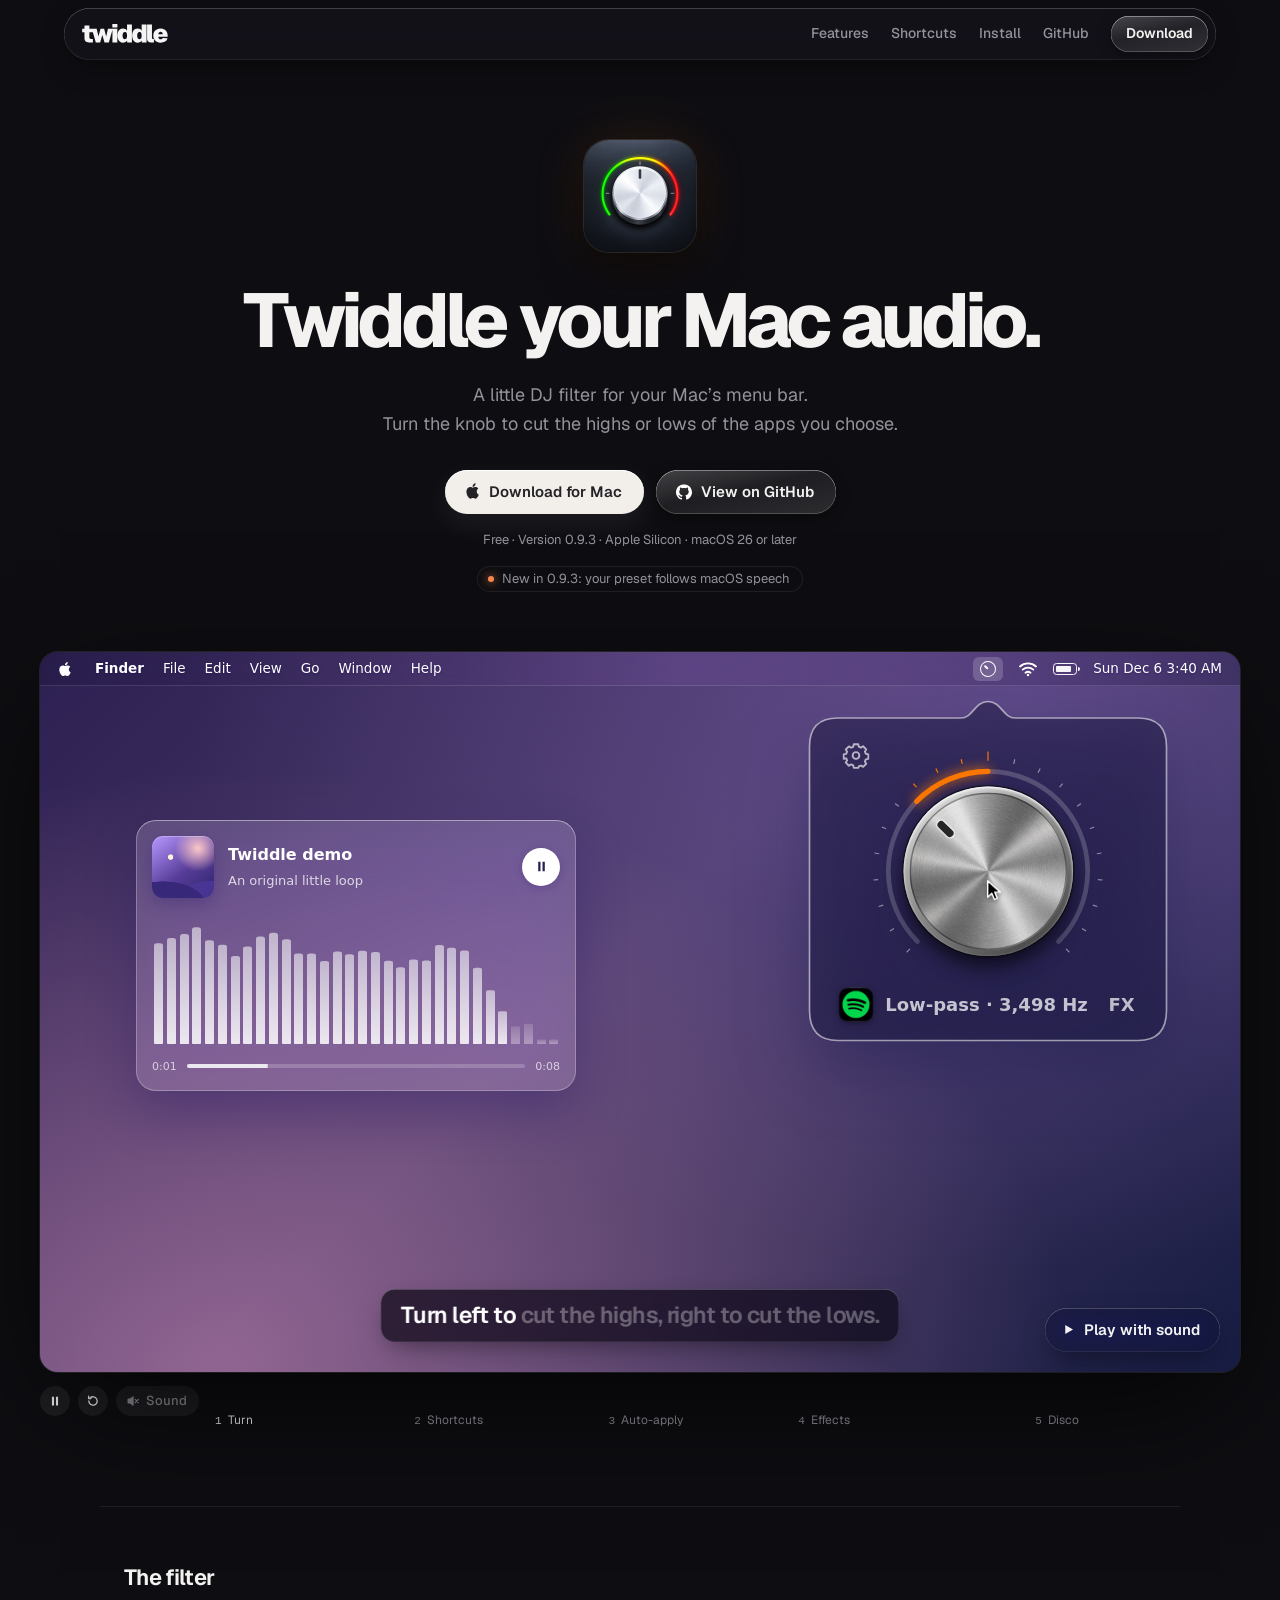
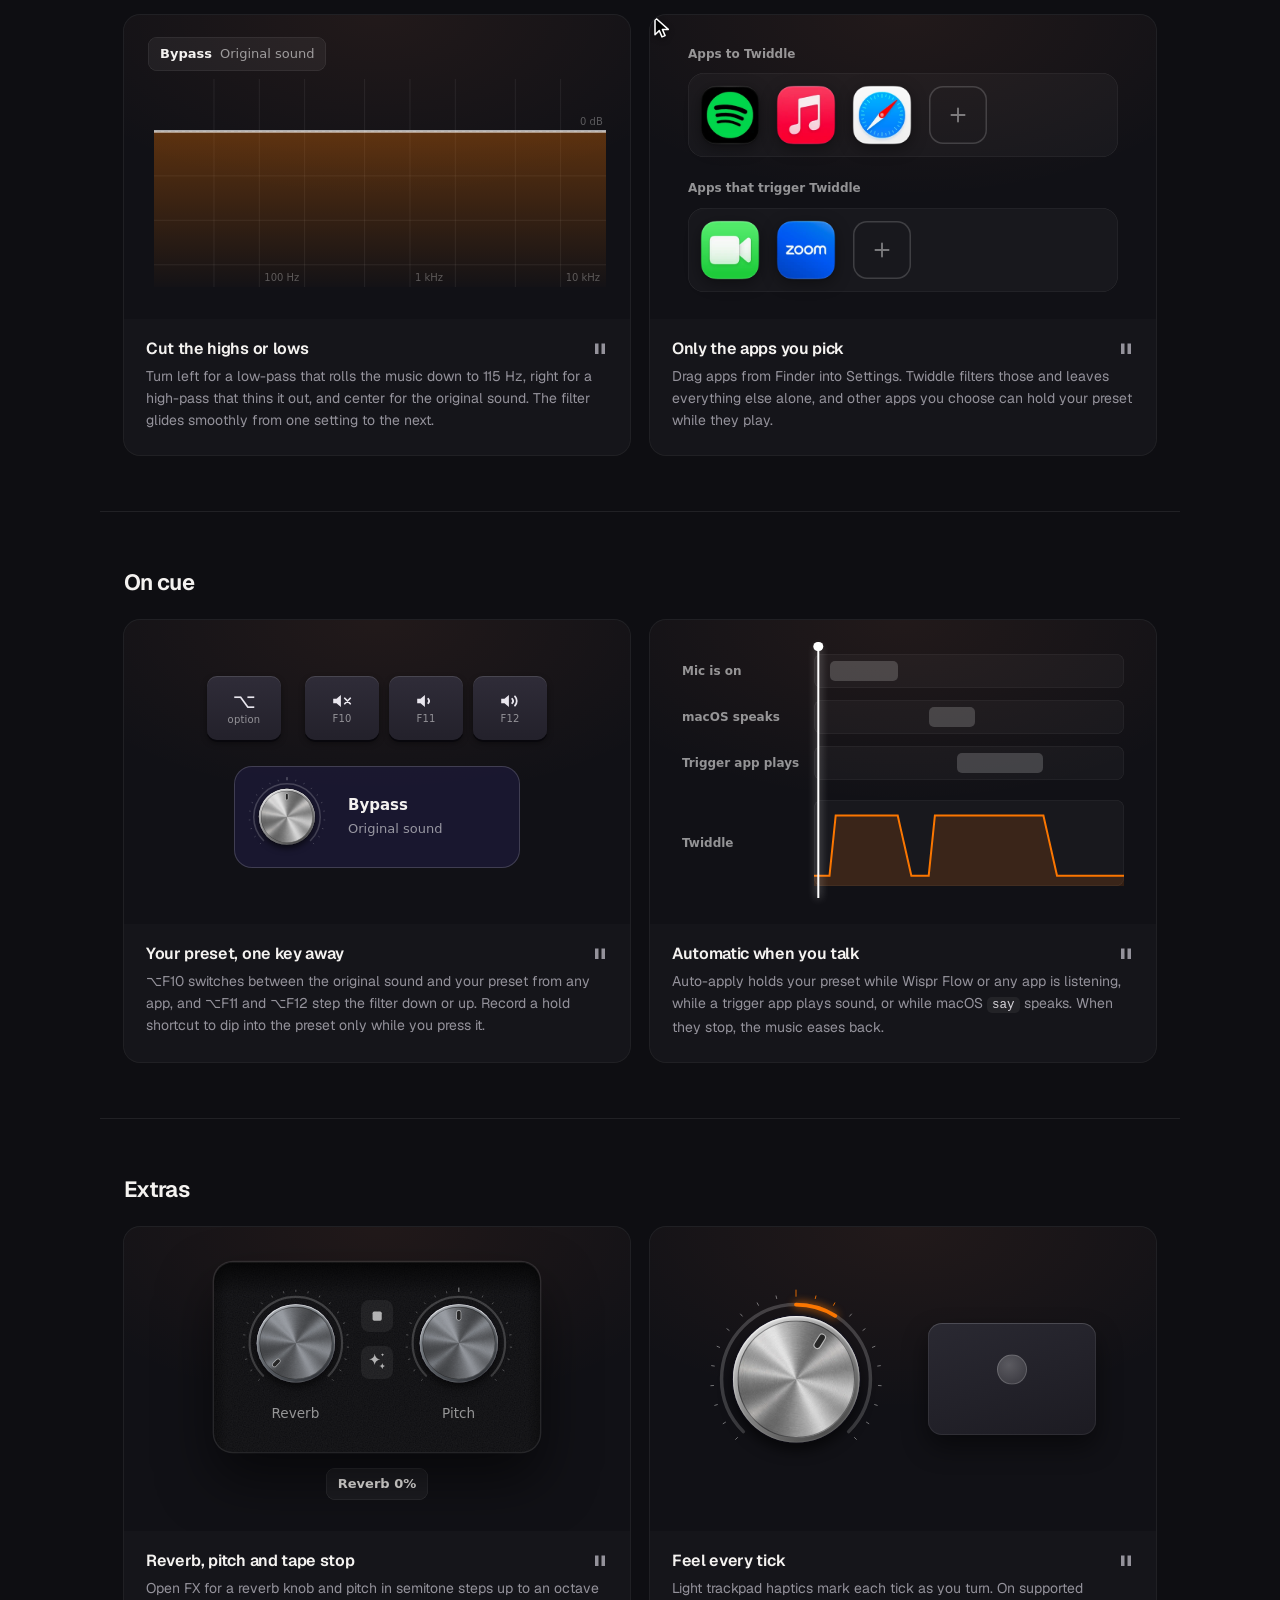
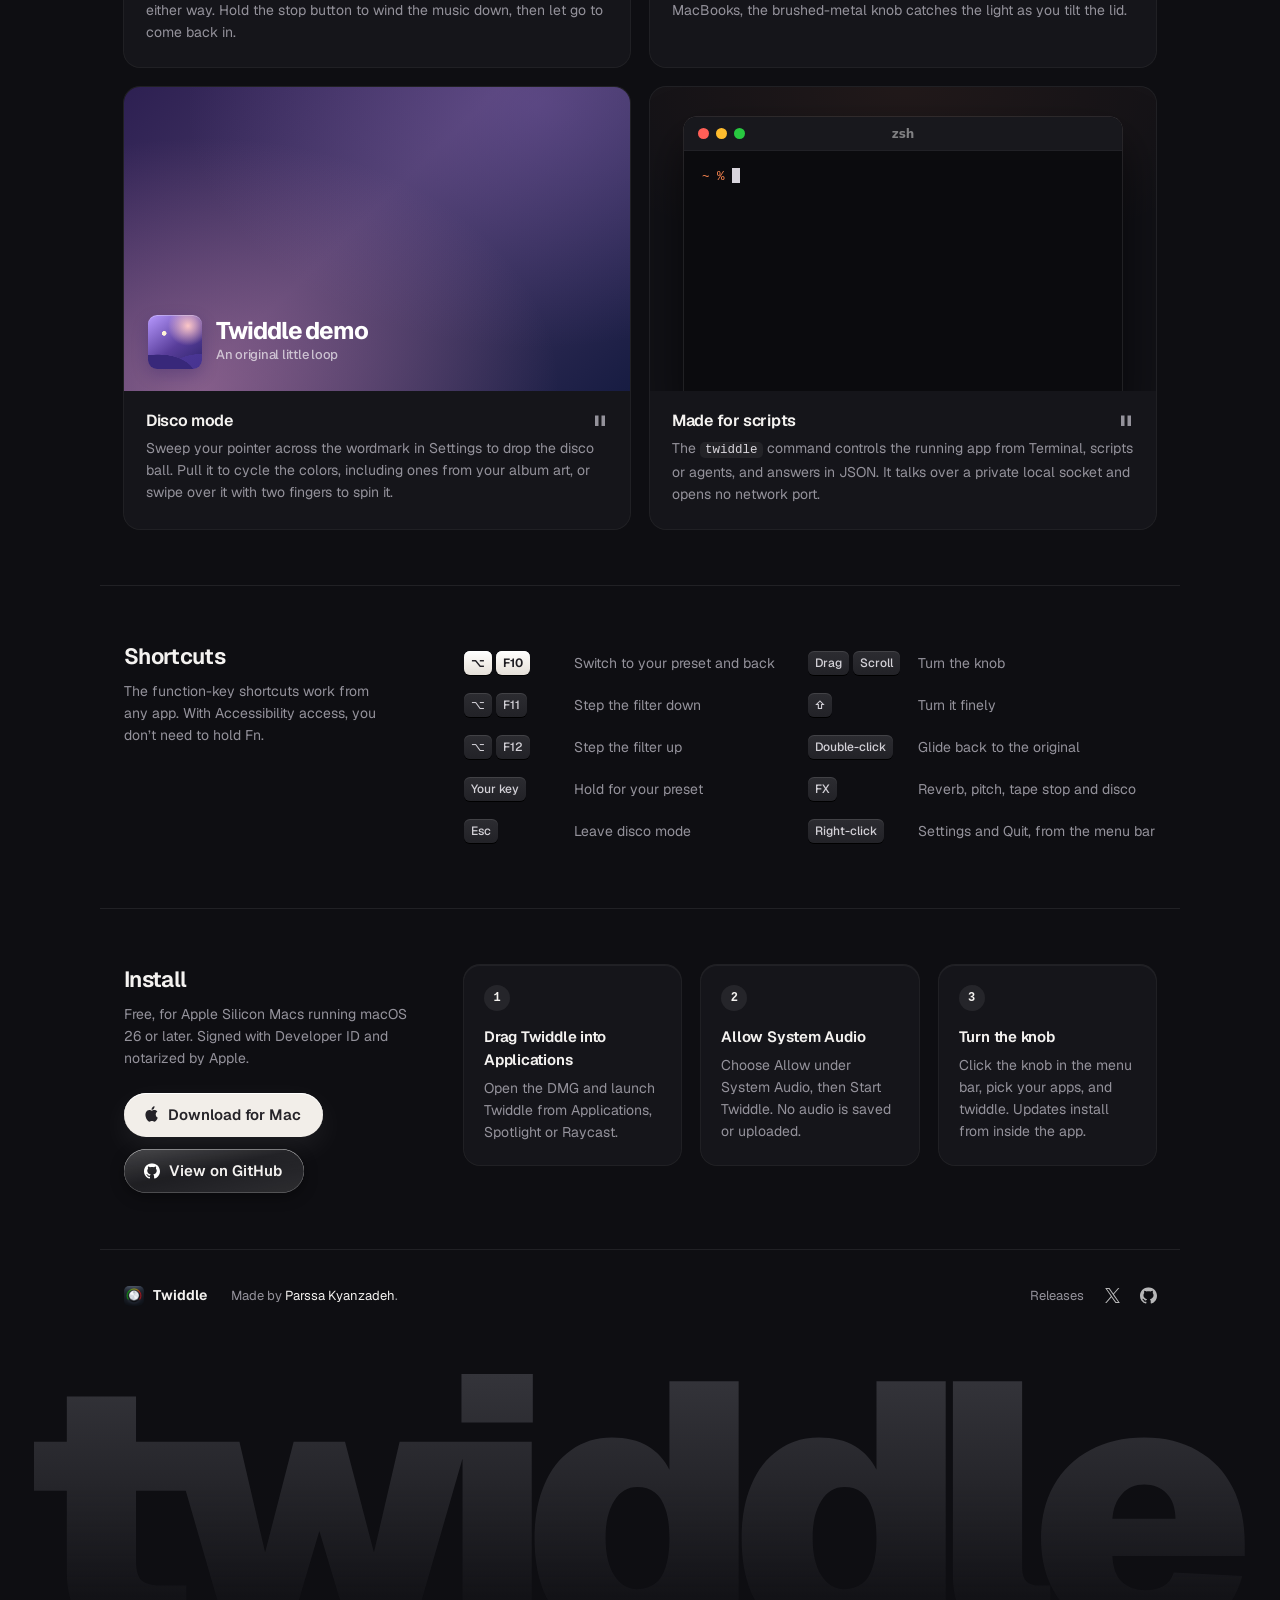
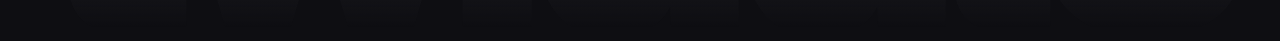
==== site/index.html @ f3816cc6 "Redesign the landing page around a scripted, playable demo Replace the single preview with a five-ch" ====
<!doctype html>
<html lang="en">
<head>
  <meta charset="utf-8">
  <meta name="viewport" content="width=device-width, initial-scale=1">
  <meta name="theme-color" content="#0e0e12">
  <meta name="color-scheme" content="dark">
  <meta name="description" content="Twiddle is a little DJ filter for your Mac’s menu bar. Turn the knob to cut the highs or lows of the apps you choose. Free for Apple Silicon Macs running macOS 26 or later.">
  <meta property="og:title" content="Twiddle your Mac audio.">
  <meta property="og:description" content="A little DJ filter for your Mac’s menu bar. Free to download.">
  <meta property="og:type" content="website">
  <meta property="og:url" content="https://twiddle.fun/">
  <link rel="canonical" href="https://twiddle.fun/">
  <link rel="icon" type="image/png" href="assets/icon.png">
  <link rel="apple-touch-icon" href="assets/icon-224.jpg">
  <link rel="preload" href="assets/geist.woff2" as="font" type="font/woff2" crossorigin>
  <link rel="stylesheet" href="style.css?v=573580425f">
  <script src="dial.js?v=10706b806b" defer></script>
  <script src="disco.js?v=e87fa03687" defer></script>
  <script src="demo.js?v=25b6af1486" defer></script>
  <script src="features.js?v=83106ce2cf" defer></script>
  <title>Twiddle your Mac audio.</title>
</head>
<body>
  <header class="nav">
    <div class="bar">
      <a class="brand" href="#top" aria-label="Twiddle, back to top"><img src="assets/wordmark.svg" width="86" height="19" alt=""><span class="disco-color" aria-hidden="true"></span></a>
      <nav class="links" aria-label="Main">
        <a class="link" href="#features">Features</a>
        <a class="link" href="#shortcuts">Shortcuts</a>
        <a class="link" href="#install">Install</a>
        <a class="link" href="https://github.com/parssak/twiddle">GitHub</a>
        <a class="pill" href="https://github.com/parssak/twiddle/releases/download/v0.9.3/Twiddle-0.9.3-arm64.dmg">Download</a>
      </nav>
    </div>
  </header>
  <div class="disco" aria-hidden="true" hidden><canvas class="disco-beams"></canvas><canvas class="disco-sphere"></canvas></div>

  <main id="top">
    <section class="hero" aria-labelledby="headline">
      <img class="hero-icon" src="assets/icon-224.jpg" width="112" height="112" alt="">
      <h1 id="headline">Twiddle your Mac audio.</h1>
      <p class="lede">A little DJ filter for your Mac’s menu bar.<br> Turn the knob to cut the highs or lows of the apps you choose.</p>
      <div class="cta">
        <div class="actions">
          <a class="button solid" href="https://github.com/parssak/twiddle/releases/download/v0.9.3/Twiddle-0.9.3-arm64.dmg">
            <svg class="apple" viewBox="0 0 17 21" aria-hidden="true"><path d="M11.2 4.3c.6-.8 1-1.8.9-2.8-.9 0-2 .6-2.6 1.4-.6.7-1.1 1.7-.9 2.7 1 .1 2-.5 2.6-1.3zM12.1 5.8c-1.4-.1-2.7.8-3.3.8-.7 0-1.7-.8-2.9-.8C4.4 5.9 3 6.8 2.2 8.1c-1.6 2.7-.4 6.8 1.1 9 .8 1.1 1.7 2.3 2.8 2.3 1.1 0 1.6-.7 2.9-.7 1.4 0 1.8.7 2.9.7 1.2 0 2-1.1 2.7-2.2.9-1.3 1.2-2.5 1.2-2.6 0 0-2.4-.9-2.4-3.6 0-2.2 1.8-3.3 1.9-3.4-1-1.5-2.6-1.7-3.2-1.7z"/></svg>
            Download for Mac
          </a>
          <a class="button raised" href="https://github.com/parssak/twiddle">
            <img src="assets/github.svg" width="16" height="16" alt="">
            View on GitHub
          </a>
        </div>
        <p class="meta">Free · Version 0.9.3 · Apple Silicon · macOS 26 or later</p>
        <a class="chip" href="https://github.com/parssak/twiddle/releases/tag/v0.9.3"><span class="chip-dot" aria-hidden="true"></span>New in 0.9.3: your preset follows macOS speech</a>
      </div>
    </section>

    <section class="showcase" aria-label="Demo">
      <div class="frame" data-layout="wide" role="group" aria-label="Twiddle demo" aria-describedby="demo-description">
        <div class="stage">
          <div class="wallpaper" aria-hidden="true"></div>

          <div class="menubar">
            <div class="menu-left" aria-hidden="true">
              <img src="assets/apple.svg" width="14" height="16" alt="">
              <b>Finder</b><span>File</span><span>Edit</span><span>View</span><span>Go</span><span>Window</span><span>Help</span>
            </div>
            <div class="menu-right">
              <span class="menu-mic" aria-hidden="true"><svg viewBox="0 0 12 16"><rect x="3.5" y="1" width="5" height="9" rx="2.5"/><path d="M1.5 7.5a4.5 4.5 0 0 0 9 0M6 12v3"/></svg></span>
              <button class="menu-twiddle" type="button" aria-label="Show or hide the Twiddle panel" aria-expanded="true"><span class="menu-knob"></span></button>
              <span class="menu-wifi" aria-hidden="true"><svg viewBox="0 0 18 16" width="18" height="16" fill="none"><path d="M1 5.5a12 12 0 0 1 16 0M3.7 8.6a8 8 0 0 1 10.6 0M6.5 11.7a4 4 0 0 1 5 0" stroke="currentColor" stroke-width="1.8" stroke-linecap="round"/><circle cx="9" cy="14" r="1.2" fill="currentColor"/></svg></span>
              <span class="menu-battery" aria-hidden="true"></span>
              <span class="menu-time" aria-hidden="true">Mon Oct 26 9:41 PM</span>
            </div>
          </div>

          <div class="player" aria-hidden="true">
            <div class="player-head">
              <div class="player-art"></div>
              <div class="player-track"><strong>Twiddle demo</strong><span>An original little loop</span></div>
              <span class="player-state"><svg class="icon-play" viewBox="0 0 16 16"><path d="M4.5 3.2v9.6L12.8 8z"/></svg><svg class="icon-pause" viewBox="0 0 16 16"><path d="M4.5 3h2.4v10H4.5zM9.1 3h2.4v10H9.1z"/></svg></span>
            </div>
            <div class="player-bars"></div>
            <div class="player-time"><span class="player-elapsed">0:00</span><i><b></b></i><span>0:08</span></div>
          </div>

          <div class="hud hud-keys" aria-hidden="true">
            <kbd data-key="option"><span>⌥</span><small>option</small></kbd>
            <kbd data-key="f10"><svg viewBox="0 0 20 16"><path d="M2 6h3l4-3.5v11L5 10H2z"/><path class="stroke" d="M12.5 5.5l5 5m0-5-5 5"/></svg><small>F10</small></kbd>
            <kbd data-key="f11"><svg viewBox="0 0 20 16"><path d="M2 6h3l4-3.5v11L5 10H2z"/><path class="stroke" d="M12 6a3 3 0 0 1 0 4"/></svg><small>F11</small></kbd>
            <kbd data-key="f12"><svg viewBox="0 0 20 16"><path d="M2 6h3l4-3.5v11L5 10H2z"/><path class="stroke" d="M12 6a3 3 0 0 1 0 4M14.5 3.8a6.2 6.2 0 0 1 0 8.4"/></svg><small>F12</small></kbd>
          </div>

          <div class="hud hud-dictation" aria-hidden="true">
            <span class="dictation-mic"><svg viewBox="0 0 12 16"><rect x="3.5" y="1" width="5" height="9" rx="2.5"/><path d="M1.5 7.5a4.5 4.5 0 0 0 9 0M6 12v3"/></svg></span>
            <span class="dictation-wave"></span>
            <span class="dictation-label">Listening</span>
          </div>

          <div class="popover-position">
            <div class="popover">
              <div class="popover-clip">
                <div class="popover-controls">
                  <span class="pop-settings" aria-hidden="true"><svg viewBox="0 0 24 24" width="18" height="18" fill="none" stroke="currentColor" stroke-width="1.7" stroke-linecap="round" stroke-linejoin="round"><circle cx="12" cy="12" r="3"/><path d="M10 2h4l.5 2.2 1.9.8 1.9-1.2 2.8 2.8-1.2 1.9.8 1.9L23 11v4l-2.3.5-.8 1.9 1.2 1.9-2.8 2.8-1.9-1.2-1.9.8L14 23h-4l-.5-2.3-1.9-.8-1.9 1.2-2.8-2.8 1.2-1.9-.8-1.9L1 15v-4l2.3-.5.8-1.9-1.2-1.9 2.8-2.8 1.9 1.2 1.9-.8L10 2Z"/></svg></span>
                  <div class="dial dial-main" data-dial role="slider" tabindex="0" aria-label="Filter" aria-valuemin="-100" aria-valuemax="100" aria-valuenow="0" aria-valuetext="Bypass" aria-describedby="dial-help"></div>
                  <div class="pop-footer">
                    <img class="source-icon" src="assets/apps/spotify.webp" width="28" height="28" alt="">
                    <output class="dial-readout">Bypass</output>
                    <button class="pop-fx" type="button" aria-expanded="false" aria-label="Effects">FX</button>
                  </div>
                </div>
                <div class="fx-tray">
                  <div class="fx-knob fx-reverb"><div class="dial dial-mini" data-dial data-mode="unipolar" role="slider" tabindex="-1" aria-label="Reverb" aria-valuemin="0" aria-valuemax="100" aria-valuenow="0"></div><span>Reverb</span></div>
                  <div class="fx-knob fx-pitch"><div class="dial dial-mini" data-dial role="slider" tabindex="-1" aria-label="Pitch" aria-valuemin="-12" aria-valuemax="12" aria-valuenow="0"></div><span>Pitch</span></div>
                  <button class="fx-button fx-stop" type="button" tabindex="-1" aria-label="Hold for tape stop"><svg viewBox="0 0 16 16"><rect x="3.5" y="3.5" width="9" height="9" rx="1.6"/></svg></button>
                  <button class="fx-button fx-disco" type="button" tabindex="-1" aria-label="Disco" aria-pressed="false"><svg viewBox="0 0 20 20"><path d="M8 2.5c.5 3.2 2 4.7 5.2 5.2-3.2.5-4.7 2-5.2 5.2-.5-3.2-2-4.7-5.2-5.2 3.2-.5 4.7-2 5.2-5.2zM15 11c.3 1.8 1.1 2.6 2.9 2.9-1.8.3-2.6 1.1-2.9 2.9-.3-1.8-1.1-2.6-2.9-2.9 1.8-.3 2.6-1.1 2.9-2.9zM15.2 1.8c.2 1 .6 1.4 1.6 1.6-1 .2-1.4.6-1.6 1.6-.2-1-.6-1.4-1.6-1.6 1-.2 1.4-.6 1.6-1.6z"/></svg></button>
                </div>
              </div>
              <svg class="popover-outline" aria-hidden="true"><path/></svg>
            </div>
          </div>

          <div class="stage-disco" aria-hidden="true">
            <canvas class="stage-beams"></canvas><canvas class="stage-sphere"></canvas>
            <div class="disco-playing"><div class="player-art"></div><div><strong>Twiddle demo</strong><span>An original little loop</span></div></div>
          </div>

          <div class="caption" aria-hidden="true"><span class="caption-text"></span></div>
          <svg class="cursor" viewBox="0 0 24 24" aria-hidden="true"><path d="M5 2.5v17.2l4.3-4.1 2.7 6.3 3.1-1.3-2.7-6.2h5.9z"/></svg>
        </div>
        <button class="listen glass" type="button"><svg viewBox="0 0 16 16" aria-hidden="true"><path d="M4.5 3.2v9.6L12.8 8z"/></svg>Play with sound</button>
      </div>
      <p id="demo-description" class="sr-only">A scripted demo of Twiddle’s menu bar panel filtering an original music loop: turning the knob, the ⌥F10 to ⌥F12 shortcuts, auto-apply while dictating, the reverb, pitch and tape stop effects, and disco mode. Turn on sound to hear it.</p>
      <span id="dial-help" class="sr-only">Drag up or down, scroll, or use the arrow keys to adjust. Hold Shift for finer control. Double-click or press 0 to reset.</span>
      <div class="controls">
        <button class="control-icon control-play" type="button" aria-label="Pause demo">
          <svg class="icon-pause" viewBox="0 0 16 16" aria-hidden="true"><path d="M4.5 3h2.4v10H4.5zM9.1 3h2.4v10H9.1z"/></svg>
          <svg class="icon-play" viewBox="0 0 16 16" aria-hidden="true"><path d="M4.5 3.2v9.6L12.8 8z"/></svg>
        </button>
        <button class="control-icon control-replay" type="button" aria-label="Replay demo"><svg class="stroke" viewBox="0 0 16 16" aria-hidden="true"><path d="M3.2 8a4.8 4.8 0 1 0 1.5-3.5"/><path d="M3 2.6v2.6h2.6"/></svg></button>
        <button class="control-sound" type="button" aria-pressed="false" aria-label="Turn on sound">
          <svg class="stroke" viewBox="0 0 16 16" aria-hidden="true"><path class="fill" d="M2.5 6h2.2L8 3.3v9.4L4.7 10H2.5z"/><path class="sound-off" d="M10.6 6.1l3.4 3.8M14 6.1l-3.4 3.8"/><path class="sound-on" d="M10.5 5.8a3 3 0 0 1 0 4.4M12.6 3.9a5.8 5.8 0 0 1 0 8.2"/></svg>
          Sound
        </button>
        <ol class="chapters">
          <li><button type="button" aria-label="Chapter 1: Turn"><span class="track"><span class="fill"></span></span><span class="label"><span class="num">1</span>Turn</span></button></li>
          <li><button type="button" aria-label="Chapter 2: Shortcuts"><span class="track"><span class="fill"></span></span><span class="label"><span class="num">2</span>Shortcuts</span></button></li>
          <li><button type="button" aria-label="Chapter 3: Auto-apply"><span class="track"><span class="fill"></span></span><span class="label"><span class="num">3</span>Auto-apply</span></button></li>
          <li><button type="button" aria-label="Chapter 4: Effects"><span class="track"><span class="fill"></span></span><span class="label"><span class="num">4</span>Effects</span></button></li>
          <li><button type="button" aria-label="Chapter 5: Disco"><span class="track"><span class="fill"></span></span><span class="label"><span class="num">5</span>Disco</span></button></li>
        </ol>
      </div>
    </section>

    <div id="features">
      <section class="section" aria-labelledby="filter-title">
        <h2 id="filter-title">The filter</h2>
        <div class="cards">
          <article class="card" data-visual="curve">
            <div class="card-visual"><div class="fit"><div class="inner">
              <svg class="curve" viewBox="0 0 506 304" aria-hidden="true">
                <defs>
                  <linearGradient id="curve-fill" x1="0" y1="0" x2="0" y2="1"><stop offset="0" stop-color="#fb7600" stop-opacity=".32"/><stop offset="1" stop-color="#fb7600" stop-opacity="0"/></linearGradient>
                </defs>
                <clipPath id="curve-clip"><rect x="30" y="40" width="452" height="232"/></clipPath>
                <g class="curve-grid"></g>
                <g clip-path="url(#curve-clip)"><path class="curve-area" fill="url(#curve-fill)"/><path class="curve-line"/></g>
                <circle class="curve-dot" r="4.5"/>
              </svg>
              <div class="curve-readout"><span class="curve-type">Bypass</span><span class="curve-hz"></span></div>
            </div></div></div>
            <div class="caption-block">
              <div class="heading"><h3>Cut the highs or lows</h3><button class="pause" type="button" aria-label="Pause the Cut the highs or lows animation" aria-pressed="false"></button></div>
              <p>Turn left for a low-pass that rolls the music down to 115 Hz, right for a high-pass that thins it out, and center for the original sound. The filter glides smoothly from one setting to the next.</p>
            </div>
          </article>
          <article class="card" data-visual="apps">
            <div class="card-visual"><div class="fit"><div class="inner">
              <div class="apps" aria-hidden="true">
                <div class="apps-group">
                  <div class="apps-title">Apps to Twiddle</div>
                  <div class="apps-grid">
                    <img class="app" src="assets/apps/spotify.webp" width="72" height="72" alt="">
                    <img class="app" src="assets/apps/music.webp" width="72" height="72" alt="">
                    <img class="app app-incoming" src="assets/apps/safari.webp" width="72" height="72" alt="">
                    <span class="app app-add"><svg viewBox="0 0 32 32"><path d="M16 9v14M9 16h14"/></svg></span>
                  </div>
                </div>
                <div class="apps-group">
                  <div class="apps-title">Apps that trigger Twiddle</div>
                  <div class="apps-grid">
                    <img class="app" src="assets/apps/facetime.webp" width="72" height="72" alt="">
                    <img class="app" src="assets/apps/zoom.webp" width="72" height="72" alt="">
                    <span class="app app-add"><svg viewBox="0 0 32 32"><path d="M16 9v14M9 16h14"/></svg></span>
                  </div>
                </div>
                <svg class="apps-cursor" viewBox="0 0 24 24"><path d="M5 2.5v17.2l4.3-4.1 2.7 6.3 3.1-1.3-2.7-6.2h5.9z"/></svg>
              </div>
            </div></div></div>
            <div class="caption-block">
              <div class="heading"><h3>Only the apps you pick</h3><button class="pause" type="button" aria-label="Pause the Only the apps you pick animation" aria-pressed="false"></button></div>
              <p>Drag apps from Finder into Settings. Twiddle filters those and leaves everything else alone, and other apps you choose can hold your preset while they play.</p>
            </div>
          </article>
        </div>
      </section>

      <section class="section" aria-labelledby="cue-title">
        <h2 id="cue-title">On cue</h2>
        <div class="cards">
          <article class="card" data-visual="keys">
            <div class="card-visual"><div class="fit"><div class="inner">
              <div class="keys" aria-hidden="true">
                <div class="keys-row">
                  <kbd data-key="option"><span>⌥</span><small>option</small></kbd>
                  <kbd data-key="f10"><svg viewBox="0 0 20 16"><path d="M2 6h3l4-3.5v11L5 10H2z"/><path class="stroke" d="M12.5 5.5l5 5m0-5-5 5"/></svg><small>F10</small></kbd>
                  <kbd data-key="f11"><svg viewBox="0 0 20 16"><path d="M2 6h3l4-3.5v11L5 10H2z"/><path class="stroke" d="M12 6a3 3 0 0 1 0 4"/></svg><small>F11</small></kbd>
                  <kbd data-key="f12"><svg viewBox="0 0 20 16"><path d="M2 6h3l4-3.5v11L5 10H2z"/><path class="stroke" d="M12 6a3 3 0 0 1 0 4M14.5 3.8a6.2 6.2 0 0 1 0 8.4"/></svg><small>F12</small></kbd>
                </div>
                <div class="keys-result">
                  <div class="dial dial-card" data-dial></div>
                  <div class="keys-readout"><span class="keys-action">Bypass</span><span class="keys-hz"></span></div>
                </div>
              </div>
            </div></div></div>
            <div class="caption-block">
              <div class="heading"><h3>Your preset, one key away</h3><button class="pause" type="button" aria-label="Pause the Your preset, one key away animation" aria-pressed="false"></button></div>
              <p>⌥F10 switches between the original sound and your preset from any app, and ⌥F11 and ⌥F12 step the filter down or up. Record a hold shortcut to dip into the preset only while you press it.</p>
            </div>
          </article>
          <article class="card" data-visual="lanes">
            <div class="card-visual"><div class="fit"><div class="inner">
              <div class="lanes" aria-hidden="true">
                <div class="lane" data-lane="mic"><span class="lane-name">Mic is on</span><span class="lane-track"></span></div>
                <div class="lane" data-lane="say"><span class="lane-name">macOS speaks</span><span class="lane-track"></span></div>
                <div class="lane" data-lane="app"><span class="lane-name">Trigger app plays</span><span class="lane-track"></span></div>
                <div class="lane lane-result" data-lane="filter"><span class="lane-name">Twiddle</span><span class="lane-track"><svg class="lane-curve" preserveAspectRatio="none"><path class="lane-curve-area"/><path class="lane-curve-line"/></svg></span></div>
                <span class="playhead"></span>
              </div>
            </div></div></div>
            <div class="caption-block">
              <div class="heading"><h3>Automatic when you talk</h3><button class="pause" type="button" aria-label="Pause the Automatic when you talk animation" aria-pressed="false"></button></div>
              <p>Auto-apply holds your preset while Wispr Flow or any app is listening, while a trigger app plays sound, or while macOS <code>say</code> speaks. When they stop, the music eases back.</p>
            </div>
          </article>
        </div>
      </section>

      <section class="section" aria-labelledby="extras-title">
        <h2 id="extras-title">Extras</h2>
        <div class="cards">
          <article class="card" data-visual="fx">
            <div class="card-visual"><div class="fit"><div class="inner">
              <div class="fx-card" aria-hidden="true">
                <div class="fx-tray">
                  <div class="fx-knob fx-reverb"><div class="dial dial-mini" data-dial data-mode="unipolar"></div><span>Reverb</span></div>
                  <div class="fx-knob fx-pitch"><div class="dial dial-mini" data-dial></div><span>Pitch</span></div>
                  <span class="fx-button fx-stop"><svg viewBox="0 0 16 16"><rect x="3.5" y="3.5" width="9" height="9" rx="1.6"/></svg></span>
                  <span class="fx-button fx-disco"><svg viewBox="0 0 20 20"><path d="M8 2.5c.5 3.2 2 4.7 5.2 5.2-3.2.5-4.7 2-5.2 5.2-.5-3.2-2-4.7-5.2-5.2 3.2-.5 4.7-2 5.2-5.2zM15 11c.3 1.8 1.1 2.6 2.9 2.9-1.8.3-2.6 1.1-2.9 2.9-.3-1.8-1.1-2.6-2.9-2.9 1.8-.3 2.6-1.1 2.9-2.9zM15.2 1.8c.2 1 .6 1.4 1.6 1.6-1 .2-1.4.6-1.6 1.6-.2-1-.6-1.4-1.6-1.6 1-.2 1.4-.6 1.6-1.6z"/></svg></span>
                </div>
                <div class="fx-readout">Reverb 0%</div>
              </div>
            </div></div></div>
            <div class="caption-block">
              <div class="heading"><h3>Reverb, pitch and tape stop</h3><button class="pause" type="button" aria-label="Pause the Reverb, pitch and tape stop animation" aria-pressed="false"></button></div>
              <p>Open FX for a reverb knob and pitch in semitone steps up to an octave either way. Hold the stop button to wind the music down, then let go to come back in.</p>
            </div>
          </article>
          <article class="card" data-visual="haptics">
            <div class="card-visual"><div class="fit"><div class="inner">
              <div class="haptics" aria-hidden="true">
                <div class="dial dial-card dial-large" data-dial></div>
                <div class="trackpad"><span class="finger"></span><span class="ripple"></span><span class="ripple"></span></div>
              </div>
            </div></div></div>
            <div class="caption-block">
              <div class="heading"><h3>Feel every tick</h3><button class="pause" type="button" aria-label="Pause the Feel every tick animation" aria-pressed="false"></button></div>
              <p>Light trackpad haptics mark each tick as you turn. On supported MacBooks, the brushed-metal knob catches the light as you tilt the lid.</p>
            </div>
          </article>
          <article class="card" data-visual="disco">
            <div class="card-visual"><div class="fit"><div class="inner">
              <div class="disco-card" aria-hidden="true">
                <div class="disco-card-wall"></div>
                <canvas class="card-beams"></canvas><canvas class="card-sphere"></canvas>
                <div class="disco-playing"><div class="player-art"></div><div><strong>Twiddle demo</strong><span>An original little loop</span></div></div>
              </div>
            </div></div></div>
            <div class="caption-block">
              <div class="heading"><h3>Disco mode</h3><button class="pause" type="button" aria-label="Pause the Disco mode animation" aria-pressed="false"></button></div>
              <p>Sweep your pointer across the wordmark in Settings to drop the disco ball. Pull it to cycle the colors, including ones from your album art, or swipe over it with two fingers to spin it.</p>
            </div>
          </article>
          <article class="card" data-visual="cli">
            <div class="card-visual"><div class="fit"><div class="inner">
              <div class="terminal" aria-hidden="true">
                <div class="terminal-bar"><span class="lights"><i></i><i></i><i></i></span><span class="terminal-title">zsh</span></div>
                <pre class="terminal-body"></pre>
              </div>
            </div></div></div>
            <div class="caption-block">
              <div class="heading"><h3>Made for scripts</h3><button class="pause" type="button" aria-label="Pause the Made for scripts animation" aria-pressed="false"></button></div>
              <p>The <code>twiddle</code> command controls the running app from Terminal, scripts or agents, and answers in JSON. It talks over a private local socket and opens no network port.</p>
            </div>
          </article>
        </div>
      </section>
    </div>

    <section id="shortcuts" class="section split" aria-labelledby="shortcuts-title">
      <div class="intro">
        <h2 id="shortcuts-title">Shortcuts</h2>
        <p>The function-key shortcuts work from any app. With Accessibility access, you don’t need to hold Fn.</p>
      </div>
      <ul class="shortcuts">
        <li><span class="keys-combo"><kbd class="primary">⌥</kbd><kbd class="primary">F10</kbd></span><span class="label">Switch to your preset and back</span></li>
        <li><span class="keys-combo"><kbd>⌥</kbd><kbd>F11</kbd></span><span class="label">Step the filter down</span></li>
        <li><span class="keys-combo"><kbd>⌥</kbd><kbd>F12</kbd></span><span class="label">Step the filter up</span></li>
        <li><span class="keys-combo"><kbd>Your key</kbd></span><span class="label">Hold for your preset</span></li>
        <li><span class="keys-combo"><kbd>Esc</kbd></span><span class="label">Leave disco mode</span></li>
        <li><span class="keys-combo"><kbd>Drag</kbd><kbd>Scroll</kbd></span><span class="label">Turn the knob</span></li>
        <li><span class="keys-combo"><kbd>⇧</kbd></span><span class="label">Turn it finely</span></li>
        <li><span class="keys-combo"><kbd>Double-click</kbd></span><span class="label">Glide back to the original</span></li>
        <li><span class="keys-combo"><kbd>FX</kbd></span><span class="label">Reverb, pitch, tape stop and disco</span></li>
        <li><span class="keys-combo"><kbd>Right-click</kbd></span><span class="label">Settings and Quit, from the menu bar</span></li>
      </ul>
    </section>

    <section id="install" class="section split" aria-labelledby="install-title">
      <div class="intro">
        <h2 id="install-title">Install</h2>
        <p>Free, for Apple Silicon Macs running macOS 26 or later. Signed with Developer ID and notarized by Apple.</p>
        <div class="actions">
          <a class="button solid" href="https://github.com/parssak/twiddle/releases/download/v0.9.3/Twiddle-0.9.3-arm64.dmg">
            <svg class="apple" viewBox="0 0 17 21" aria-hidden="true"><path d="M11.2 4.3c.6-.8 1-1.8.9-2.8-.9 0-2 .6-2.6 1.4-.6.7-1.1 1.7-.9 2.7 1 .1 2-.5 2.6-1.3zM12.1 5.8c-1.4-.1-2.7.8-3.3.8-.7 0-1.7-.8-2.9-.8C4.4 5.9 3 6.8 2.2 8.1c-1.6 2.7-.4 6.8 1.1 9 .8 1.1 1.7 2.3 2.8 2.3 1.1 0 1.6-.7 2.9-.7 1.4 0 1.8.7 2.9.7 1.2 0 2-1.1 2.7-2.2.9-1.3 1.2-2.5 1.2-2.6 0 0-2.4-.9-2.4-3.6 0-2.2 1.8-3.3 1.9-3.4-1-1.5-2.6-1.7-3.2-1.7z"/></svg>
            Download for Mac
          </a>
          <a class="button raised" href="https://github.com/parssak/twiddle">
            <img src="assets/github.svg" width="16" height="16" alt="">
            View on GitHub
          </a>
        </div>
      </div>
      <ol class="steps">
        <li><span class="num">1</span><div><strong>Drag Twiddle into Applications</strong><p>Open the DMG and launch Twiddle from Applications, Spotlight or Raycast.</p></div></li>
        <li><span class="num">2</span><div><strong>Allow System Audio</strong><p>Choose Allow under System Audio, then Start Twiddle. No audio is saved or uploaded.</p></div></li>
        <li><span class="num">3</span><div><strong>Turn the knob</strong><p>Click the knob in the menu bar, pick your apps, and twiddle. Updates install from inside the app.</p></div></li>
      </ol>
    </section>
  </main>

  <footer class="footer">
    <div class="footer-bar">
      <div class="footer-brand"><img src="assets/icon.png" width="20" height="20" alt=""><span>Twiddle</span></div>
      <p>Made by <a href="https://x.com/ParssaKyanzadeh">Parssa Kyanzadeh</a>.</p>
      <nav class="footer-links" aria-label="Footer">
        <a href="https://github.com/parssak/twiddle/releases">Releases</a>
        <a class="footer-icon" href="https://x.com/ParssaKyanzadeh" aria-label="Parssa Kyanzadeh on X"><img src="assets/x.svg" width="15" height="15" alt=""></a>
        <a class="footer-icon" href="https://github.com/parssak/twiddle" aria-label="Twiddle on GitHub"><img src="assets/github.svg" width="17" height="17" alt=""></a>
      </nav>
    </div>
    <div class="footer-wordmark" aria-hidden="true"></div>
  </footer>
</body>
</html>
---- site/style.css ----
@font-face { font-family: Geist; src: url("assets/geist.woff2") format("woff2"); font-style: normal; font-weight: 100 900; font-display: swap; }
:root {
  color-scheme: dark;
  --bg: #0e0e12;
  --fg: #f4f2f0;
  --muted: #94929b;
  --faint: #66646d;
  --line: #ffffff14;
  --card: #15151a;
  --card-edge: inset 0 1px 0 #ffffff0d, 0 0 0 1px #ffffff14;
  --paper: #111116;
  --accent: #fc8751;
  --filter: #fb7600;
  --glass: #17161d94;
  --glass-edge: inset 0 .5px 0 #ffffff47, inset 0 0 0 .5px #ffffff24, 0 10px 28px -8px #00000080;
  --raised: linear-gradient(168deg, #ffffff38, #ffffff12 46%, #ffffff21);
  --raised-edge: inset 0 .5px 0 #ffffff9e, inset 0 -.5px 0 #fff3, inset 0 0 0 .5px #fff3, 0 4px 14px #00000061;
  --solid: #f2eee9;
  --on-solid: #252328;
  --sans: Geist, -apple-system, BlinkMacSystemFont, system-ui, sans-serif;
  --system: -apple-system, BlinkMacSystemFont, "SF Pro Text", system-ui, sans-serif;
  --mono: ui-monospace, "SF Mono", SFMono-Regular, Menlo, Consolas, monospace;
  font-family: var(--sans);
  background: var(--bg);
  color: var(--fg);
  font-synthesis: none;
  -webkit-font-smoothing: antialiased;
  -moz-osx-font-smoothing: grayscale;
}
*, ::before, ::after { box-sizing: border-box; }
html { scroll-behavior: smooth; scroll-padding-top: 88px; }
body { margin: 0; font-size: 16px; line-height: 1.55; }
a { color: inherit; text-decoration: none; }
button { font: inherit; color: inherit; }
code { font-family: var(--mono); font-size: .9em; padding: 1px 5px; border-radius: 5px; background: #ffffff0f; color: #d9d6dc; }
:focus-visible { outline: 2px solid var(--accent); outline-offset: 3px; }
.sr-only { position: absolute; width: 1px; height: 1px; padding: 0; margin: -1px; overflow: hidden; clip-path: inset(50%); white-space: nowrap; border: 0; }

/* Navigation */
.nav { position: sticky; top: 0; z-index: 9; max-width: 1200px; margin: 0 auto; padding: 8px 24px; }
.bar { display: flex; align-items: center; justify-content: space-between; padding: 8px 8px 8px 18px; border-radius: 999px; background: var(--glass); box-shadow: var(--glass-edge); -webkit-backdrop-filter: blur(20px) saturate(180%) brightness(106%); backdrop-filter: blur(20px) saturate(180%) brightness(106%); }
.brand { position: relative; display: block; width: 86px; height: 19px; }
.brand img { display: block; }
.brand .disco-color { position: absolute; inset: 0; mask: url("assets/wordmark.svg") center / 100% 100% no-repeat; pointer-events: none; }
.disco-color span { position: absolute; top: 0; bottom: 0; opacity: 0; transition: opacity .25s, background-color .25s; }
.links { display: flex; align-items: center; gap: 22px; }
.link { color: var(--muted); font-size: 14px; font-weight: 500; transition: color .15s; }
.link:hover { color: var(--fg); }
.pill { padding: 7px 15px; border-radius: 999px; background: var(--raised); box-shadow: var(--raised-edge); font-size: 14px; font-weight: 600; transition: background-color .15s; }
.pill:hover { background-color: #ffffff14; }

/* Hero */
.hero { max-width: 900px; margin: 0 auto; padding: 72px 24px 52px; display: flex; flex-direction: column; align-items: center; text-align: center; }
.hero > * { animation: rise .9s cubic-bezier(.2, .7, .2, 1) both; }
.hero > :nth-child(2) { animation-delay: 80ms; }
.hero > :nth-child(3) { animation-delay: 160ms; }
.hero > :nth-child(4) { animation-delay: 240ms; }
.hero-icon { display: block; border-radius: 25px; box-shadow: 0 0 0 1px #ffffff1c, 0 18px 40px #0000008c, 0 0 60px #fb760024; animation-name: pop; }
h1 { margin: 30px 0 0; font-size: clamp(44px, 6.4vw, 76px); line-height: 1; font-weight: 760; letter-spacing: -.062em; text-wrap: balance; }
.disco-heading { user-select: none; }
.lede { max-width: 600px; margin: 22px 0 0; color: var(--muted); font-size: 18px; line-height: 29px; text-wrap: pretty; }
.cta { display: flex; flex-direction: column; align-items: center; gap: 16px; margin-top: 32px; }
.actions { display: flex; flex-wrap: wrap; justify-content: center; gap: 12px; }
.button { display: inline-flex; align-items: center; justify-content: center; gap: 9px; padding: 13px 22px 13px 20px; border-radius: 999px; font-size: 15px; font-weight: 600; line-height: 18px; transition: scale .2s, background-color .2s; }
.button:hover { scale: 1.03; }
.button:active { scale: .99; }
.button.solid { background: var(--solid); color: var(--on-solid); box-shadow: inset 0 1px #fff, 0 10px 30px #ffffff12; }
.button.solid:hover { background: #fff; }
.button.raised { background: var(--raised); box-shadow: var(--raised-edge); }
.button.raised:hover { background-color: #ffffff14; }
.button .apple { width: 15px; height: 18px; fill: currentColor; margin-top: -2px; }
.button img { display: block; }
.meta { margin: 0; color: var(--muted); font-size: 13px; text-wrap: balance; }
.chip { display: inline-flex; align-items: center; gap: 8px; padding: 5px 13px 5px 11px; border-radius: 999px; box-shadow: inset 0 0 0 1px var(--line); color: var(--muted); font-size: 13px; line-height: 16px; transition: color .15s, box-shadow .15s; }
.chip:hover { color: var(--fg); box-shadow: inset 0 0 0 1px #ffffff2a; }
.chip-dot { width: 6px; height: 6px; border-radius: 50%; background: var(--accent); box-shadow: 0 0 10px var(--accent); }
@keyframes rise { from { opacity: 0; translate: 0 14px; } }
@keyframes pop { from { opacity: 0; scale: .86; } }

/* Demo */
.showcase { max-width: 1248px; margin: 0 auto; padding: 8px 24px 76px; animation: rise 1s cubic-bezier(.2, .7, .2, 1) .32s both; }
.frame { position: relative; width: 100%; aspect-ratio: 5 / 3; overflow: hidden; border-radius: 18px; background: #1b1638; box-shadow: 0 0 0 1px #ffffff17, 0 40px 120px -20px #000c; isolation: isolate; }
.frame[data-layout="compact"] { aspect-ratio: 640 / 900; border-radius: 16px; }
.stage { position: absolute; top: 0; left: 0; width: 1200px; height: 720px; transform-origin: 0 0; color: #fff; font-family: var(--system); user-select: none; -webkit-user-select: none; }
.frame[data-layout="compact"] .stage { width: 640px; height: 900px; }
.wallpaper { position: absolute; inset: 0; background: radial-gradient(ellipse at 16% 100%, #ee9bc76e, transparent 59%), radial-gradient(ellipse at 82% 6%, #8262b96e, transparent 60%), linear-gradient(136deg, #2d2052, #4b3c69 46%, #171c42); }

.menubar { position: absolute; inset: 0 0 auto; z-index: 4; height: 34px; padding: 0 18px; display: flex; align-items: center; justify-content: space-between; background: linear-gradient(90deg, #1c183059, #7a5f8030 53%, #1c183059); box-shadow: inset 0 -1px #ffffff1f; -webkit-backdrop-filter: blur(30px) saturate(1.5); backdrop-filter: blur(30px) saturate(1.5); font-size: 13.5px; font-weight: 500; text-shadow: 0 1px 2px #130b5966; }
.menu-left, .menu-right { display: flex; align-items: center; }
.menu-left { gap: 19px; }
.menu-left img { display: block; filter: invert(1); margin-right: 4px; }
.menu-left b { font-weight: 700; }
.menu-right { gap: 16px; }
.menu-wifi { height: 16px; }
.menu-battery { width: 24px; height: 12px; border: 1.5px solid currentColor; border-radius: 3.5px; position: relative; opacity: .95; }
.menu-battery::before { content: ""; position: absolute; top: 2px; left: 2px; bottom: 2px; width: 15px; border-radius: 1px; background: currentColor; }
.menu-battery::after { content: ""; position: absolute; top: 3px; right: -4px; width: 2px; height: 4px; background: currentColor; border-radius: 0 2px 2px 0; }
.menu-time { white-space: nowrap; font-variant-numeric: tabular-nums; }
.menu-mic { width: 0; height: 18px; display: grid; place-items: center; margin-right: -16px; overflow: hidden; border-radius: 9px; background: #ff9f0a; opacity: 0; transition: width .25s, margin .25s, opacity .25s; }
.menu-mic svg { width: 9px; height: 12px; fill: none; stroke: #1b1405; stroke-width: 1.6; stroke-linecap: round; }
.menu-mic svg rect { fill: #1b1405; stroke: none; }
.stage[data-mic] .menu-mic { width: 24px; margin-right: 0; opacity: 1; }
.menu-twiddle { width: 30px; height: 24px; flex: none; display: grid; place-items: center; padding: 0; border: 0; border-radius: 6px; background: transparent; color: #fff; cursor: pointer; transition: background .2s; }
.menu-twiddle:hover, .menu-twiddle[aria-expanded="true"] { background: #ffffff2e; }
.menu-knob { width: 16px; height: 16px; border: 1.5px solid currentColor; border-radius: 50%; position: relative; transform: rotate(var(--menu-angle, 0deg)); }
.menu-knob::after { content: ""; position: absolute; width: 2px; height: 5px; top: 1.5px; left: calc(50% - 1px); border-radius: 2px; background: currentColor; }

.player { position: absolute; left: 96px; top: 168px; width: 440px; padding: 16px; border-radius: 20px; background: #f5ecff2b; box-shadow: inset 0 0 0 1px #ffffff40, inset 0 1px #ffffff40, 0 22px 50px #1c0f6352; -webkit-backdrop-filter: blur(28px) saturate(1.35); backdrop-filter: blur(28px) saturate(1.35); }
.player-head { display: flex; align-items: center; gap: 14px; }
.player-art { width: 62px; height: 62px; flex: none; overflow: hidden; border-radius: 11px; background: radial-gradient(circle at 30% 34%, #fff4d7 0 4%, transparent 5%), radial-gradient(ellipse 110% 62% at 18% 112%, #38287a 0 62%, transparent 63%), radial-gradient(ellipse 90% 52% at 96% 104%, #4b3697d9 0 60%, transparent 61%), radial-gradient(circle at 74% 20%, #fdc7c7, transparent 34%), linear-gradient(143deg, #ad8ff4 6%, #583d9a 55%, #292266); box-shadow: inset 0 1px #ffffff4a, 0 6px 16px #1c0f6340; }
.player-art span { display: none; }
.player-track { min-width: 0; flex: 1; display: flex; flex-direction: column; gap: 3px; }
.player-track strong { font-size: 16px; font-weight: 650; }
.player-track span { color: #ffffffc4; font-size: 13px; }
.player-state { width: 38px; height: 38px; display: grid; place-items: center; border-radius: 50%; background: #fff; color: #27204d; box-shadow: 0 2px 8px #1c0f6338; }
.player-state svg { width: 15px; height: 15px; fill: currentColor; grid-area: 1 / 1; }
.player-state .icon-pause, .stage[data-music] .player-state .icon-play { display: none; }
.stage[data-music] .player-state .icon-pause { display: block; }
.player-bars { height: 128px; margin: 18px 2px 14px; display: flex; align-items: flex-end; gap: 4px; }
.player-bars span { flex: 1; height: 100%; border-radius: 3px 3px 1px 1px; background: linear-gradient(to top, #ffffffd9, #ffffff8c); transform-origin: 50% 100%; transform: scaleY(.04); }
.player-bars span.cut { background: linear-gradient(to top, #ffffff59, #ffffff26); }
.player-time { display: flex; align-items: center; gap: 10px; color: #ffffffb3; font-size: 11px; font-variant-numeric: tabular-nums; }
.player-time i { flex: 1; height: 4px; overflow: hidden; border-radius: 2px; background: #ffffff30; }
.player-time b { display: block; height: 100%; background: #ffffffd0; transform-origin: 0 50%; transform: scaleX(0); }

.popover-position { position: absolute; top: 34px; left: 0; z-index: 3; transform-origin: var(--origin, 50% 0); transition: opacity .18s ease-out, transform .42s cubic-bezier(.18, 1.26, .32, 1), visibility 0s; filter: drop-shadow(0 24px 34px #090d3e83); }
.popover-position.is-closed { opacity: 0; visibility: hidden; transform: scale(.82); pointer-events: none; transition: opacity .18s ease-in, transform .22s cubic-bezier(.4, 0, .8, 1), visibility 0s linear .22s; }
.popover { position: relative; width: 240px; height: 236px; transform: scale(1.5); transform-origin: 0 0; }
.popover-clip { position: absolute; inset: 0; overflow: hidden; background: #201c448c; -webkit-backdrop-filter: blur(44px) saturate(1.5); backdrop-filter: blur(44px) saturate(1.5); }
.popover-outline { position: absolute; left: 0; top: 0; width: 240px; height: 100%; overflow: visible; fill: none; stroke: #ffffff8a; stroke-width: 1.1; pointer-events: none; }
.popover-controls { position: absolute; left: 0; top: 20px; width: 240px; height: 216px; }
.pop-settings { position: absolute; width: 28px; height: 28px; top: 11px; left: 18px; display: grid; place-items: center; color: #ffffffa6; }
.pop-footer { position: absolute; left: 18px; right: 14px; bottom: 11px; height: 28px; display: grid; grid-template-columns: 28px 1fr 34px; align-items: center; gap: 5px; }
.source-icon { display: block; width: 28px; height: 28px; filter: drop-shadow(0 1px 2px #0006); }
.dial-readout { text-align: center; font-family: var(--system); font-size: 12px; font-weight: 550; color: #ffffffbc; font-variant-numeric: tabular-nums; white-space: nowrap; }
.pop-fx { height: 24px; padding: 0; border: 0; border-radius: 5px; background: none; color: #ffffffb3; font-family: var(--system); font-size: 12px; font-weight: 650; cursor: pointer; transition: color .2s, background .2s; }
.pop-fx:hover { background: #ffffff14; }
.pop-fx[aria-expanded="true"] { color: var(--filter); }

/* Dial: the main control, shared by the demo, FX tray and cards. */
.dial { position: absolute; left: 34px; top: 20px; width: 172px; height: 164px; touch-action: none; outline: none; }
.dial[data-interactive] { cursor: grab; }
.dial[data-interactive]:active { cursor: grabbing; }
.dial:focus-visible:not([data-pointer]) .dial-body { box-shadow: 0 7px 12px #0009, 0 0 0 1px #181624, 0 0 0 3px #ffffff8a; }
.dial-scale { display: block; width: 100%; height: 100%; overflow: visible; fill: none; }
.dial-ticks { stroke: #ffffff79; stroke-width: 1; }
.dial-track { stroke: #ffffff30; stroke-width: 4; stroke-linecap: round; }
.dial-arc { stroke: var(--dial-accent, #8c8c8c); stroke-width: 4.4; stroke-linecap: round; filter: drop-shadow(0 0 5px var(--dial-accent, #8c8c8c)); }
.dial-body { position: absolute; left: 50%; top: 50%; width: 112.6px; height: 112.6px; transform: translate(-50%, -50%); border-radius: 50%; background: linear-gradient(145deg, #fafafa 0, #a8a8a8 31%, #4e4e4e 85%); box-shadow: 0 7px 12px #0009, 0 0 0 1px #181624, inset 0 1px 2px #fff; }
.dial-face { position: absolute; inset: 4px; overflow: hidden; border-radius: 50%; background: #aaa url("assets/knob-metal.webp") center / cover; box-shadow: inset 0 0 0 1px #08080b66; }
.dial-detail { position: absolute; inset: 0; border-radius: 50%; background: url("assets/knob-metal.webp") center / cover; mix-blend-mode: overlay; opacity: .05; transform: rotate(var(--detail-angle, 0deg)); }
.dial-pointer { position: absolute; inset: 0; transform: rotate(var(--angle, 0deg)); }
.dial-pointer::after { content: ""; position: absolute; left: calc(50% - 2.5px); top: 10px; width: 5px; height: 13px; border-radius: 5px; background: #262626; box-shadow: 0 0 0 1px #ffffff80; }
.dial-mini { left: 0; top: 2px; transform: scale(.5116); transform-origin: 0 0; }
.dial-mini .dial-face { filter: brightness(.66) sepia(.18) hue-rotate(180deg) saturate(.9); }
.dial-mini .dial-body { background: linear-gradient(145deg, #c4c8ce 0, #74797f 31%, #34373c 85%); }

.fx-tray { position: absolute; left: 0; top: 236px; width: 240px; height: 140px; background-color: #0c0c0f; background-image: linear-gradient(#000000b3, transparent 24px), linear-gradient(90deg, #0000004d, transparent 10px, transparent 230px, #0000004d), url("data:image/svg+xml,%3Csvg xmlns='http://www.w3.org/2000/svg' width='96' height='96'%3E%3Cfilter id='n'%3E%3CfeTurbulence type='fractalNoise' baseFrequency='1.1' numOctaves='2' stitchTiles='stitch'/%3E%3CfeColorMatrix values='0 0 0 0 1 0 0 0 0 1 0 0 0 0 1 0 0 0 .07 0'/%3E%3C/filter%3E%3Crect width='96' height='96' filter='url(%23n)'/%3E%3C/svg%3E"); box-shadow: inset 0 .5px #ffffff14; }
.fx-knob { position: absolute; top: 16px; width: 88px; height: 88px; opacity: var(--reveal, 1); translate: 0 calc(-10px * (1 - var(--reveal, 1))); }
.fx-reverb { left: 16px; }
.fx-pitch { left: 136px; }
.fx-knob > span { position: absolute; top: 88px; left: 0; width: 88px; text-align: center; color: #ffffff8c; font-family: var(--system); font-size: 10px; font-weight: 500; }
.fx-button { position: absolute; left: 108px; width: 24px; height: 24px; display: grid; place-items: center; padding: 0; border: 0; border-radius: 6px; background: #ffffff0f; color: #ffffffa6; cursor: pointer; opacity: var(--reveal, 1); translate: 0 calc(-10px * (1 - var(--reveal, 1))); transition: background .12s, color .12s; }
.fx-button svg { fill: currentColor; }
.fx-stop { top: 28px; }
.fx-stop svg { width: 12px; height: 12px; }
.fx-disco { top: 62px; }
.fx-disco svg { width: 16px; height: 16px; }
.fx-stop.is-held { background: #ffffff1f; color: var(--filter); }
.fx-disco[aria-pressed="true"] { color: #b875ff; background: #b875ff26; }

.hud { position: absolute; left: 50%; top: 520px; z-index: 2; display: flex; align-items: center; gap: 10px; padding: 12px; border-radius: 18px; background: #110d2296; box-shadow: var(--glass-edge); -webkit-backdrop-filter: blur(24px) saturate(1.6); backdrop-filter: blur(24px) saturate(1.6); opacity: 0; translate: -50% 10px; scale: .96; transition: opacity .25s, translate .35s cubic-bezier(.2, .7, .2, 1), scale .35s cubic-bezier(.2, .7, .2, 1); }
.hud.is-visible { opacity: 1; translate: -50% 0; scale: 1; }
.hud kbd, .keys kbd { position: relative; width: 66px; height: 58px; display: flex; flex-direction: column; align-items: center; justify-content: center; gap: 4px; border-radius: 10px; background: linear-gradient(#2f2c38, #23212b); box-shadow: inset 0 1px #ffffff1f, 0 2px 0 #08070c, 0 3px 6px #0006; color: #e9e6ee; font-family: var(--system); font-size: 20px; font-weight: 500; line-height: 1; transition: translate .08s, box-shadow .08s, background .15s, color .15s; }
.hud kbd small, .keys kbd small { font-size: 10px; font-weight: 500; color: #ffffff80; letter-spacing: .02em; }
.hud kbd svg, .keys kbd svg { width: 22px; height: 18px; fill: currentColor; }
.hud kbd svg .stroke, .keys kbd svg .stroke { fill: none; stroke: currentColor; stroke-width: 1.6; stroke-linecap: round; }
.hud kbd.is-down, .keys kbd.is-down { translate: 0 2px; background: linear-gradient(#3b2a20, #2b1f19); color: #ffb27d; box-shadow: inset 0 1px #ffffff14, 0 0 0 #08070c, 0 0 0 1px #fc875166, 0 0 22px #fb760040; }
.hud kbd.is-down small, .keys kbd.is-down small { color: #ffb27dcc; }
.hud-dictation { gap: 12px; padding: 10px 18px 10px 10px; border-radius: 999px; }
.dictation-mic { width: 34px; height: 34px; display: grid; place-items: center; border-radius: 50%; background: #ff9f0a; }
.dictation-mic svg { width: 12px; height: 16px; fill: none; stroke: #1b1405; stroke-width: 1.6; stroke-linecap: round; }
.dictation-mic svg rect { fill: #1b1405; stroke: none; }
.dictation-wave { display: flex; align-items: center; gap: 3px; height: 30px; }
.dictation-wave i { width: 3px; height: 30px; border-radius: 2px; background: #fff; transform: scaleY(.12); }
.dictation-label { font-size: 15px; font-weight: 600; color: #ffffffd9; }

.stage-disco { position: absolute; inset: 0; z-index: 5; pointer-events: none; visibility: hidden; }
.stage-disco.is-on { visibility: visible; }
.stage-disco canvas { position: absolute; display: block; }
.stage-beams { inset: 0; }
.stage-sphere { top: 0; left: 50%; translate: -50% 0; }
.disco-playing { position: absolute; left: 44px; bottom: 112px; display: flex; align-items: center; gap: 20px; opacity: 0; filter: blur(12px); transition: opacity .6s, filter .6s; }
.is-lit .disco-playing { opacity: 1; filter: blur(0); }
.disco-playing .player-art { width: 92px; height: 92px; border-radius: 14px; }
.disco-playing strong { display: block; font-family: var(--sans); font-size: 40px; font-weight: 720; letter-spacing: -.045em; line-height: 1.05; }
.disco-playing span { display: block; margin-top: 4px; font-family: var(--sans); color: #ffffffa6; font-size: 20px; font-weight: 500; letter-spacing: -.02em; }

.caption { position: absolute; left: 50%; bottom: 30px; z-index: 6; width: max-content; max-width: calc(100% - 300px); padding: 12px 20px; border-radius: 14px; background: #0d0b16b8; box-shadow: var(--glass-edge); -webkit-backdrop-filter: blur(24px) saturate(1.5); backdrop-filter: blur(24px) saturate(1.5); font-family: var(--sans); font-size: 23px; font-weight: 620; line-height: 1.25; letter-spacing: -.025em; text-align: center; text-wrap: balance; opacity: 0; translate: -50% 8px; filter: blur(4px); transition: opacity .3s, translate .4s cubic-bezier(.2, .7, .2, 1), filter .3s; }
.caption.is-visible { opacity: 1; translate: -50% 0; filter: blur(0); }
.caption .word { color: #ffffff52; transition: color .3s; }
.caption .word.on { color: #fff; }
.cursor { position: absolute; left: 0; top: 0; z-index: 7; width: 26px; height: 26px; margin: -3px 0 0 -6px; overflow: visible; fill: #000; stroke: #fff; stroke-width: 1.5; stroke-linejoin: round; filter: drop-shadow(0 2px 3px #0007); opacity: 0; transition: opacity .25s, scale .1s; transform-origin: 6px 3px; pointer-events: none; }
.cursor.is-visible { opacity: 1; }
.cursor.is-down { scale: .88; }

.listen { position: absolute; right: 20px; bottom: 20px; z-index: 8; height: 44px; display: flex; align-items: center; gap: 8px; padding: 0 20px 0 16px; border: 0; border-radius: 999px; color: #f4f4f5; font-family: var(--sans); font-size: 15px; font-weight: 600; cursor: pointer; transition: scale .2s, opacity .3s, visibility 0s; }
.listen:hover { scale: 1.04; }
.listen svg { width: 15px; height: 15px; fill: currentColor; }
.listen[hidden] { display: flex; opacity: 0; visibility: hidden; transition: opacity .3s, visibility 0s linear .3s; }
.glass { background: #1212186b; box-shadow: inset 0 .5px #ffffff47, inset 0 0 0 .5px #ffffff24, 0 10px 28px -8px #00000080; -webkit-backdrop-filter: blur(14px) saturate(190%) brightness(106%); backdrop-filter: blur(14px) saturate(190%) brightness(106%); }

.controls { display: flex; align-items: flex-start; gap: 8px; width: 100%; margin-top: 14px; }
.control-icon, .control-sound { height: 30px; flex: none; display: flex; align-items: center; justify-content: center; gap: 6px; border: 0; border-radius: 999px; background: #ffffff12; color: var(--fg); font-size: 13px; font-weight: 500; cursor: pointer; transition: background .15s, color .15s; }
.control-icon { width: 30px; padding: 0; }
.control-sound { padding: 0 12px 0 10px; color: var(--muted); }
.control-sound[aria-pressed="true"] { color: var(--fg); }
.control-icon:hover, .control-sound:hover { background: #ffffff1f; }
.controls svg { width: 14px; height: 14px; fill: currentColor; }
.controls svg.stroke { fill: none; stroke: currentColor; stroke-width: 1.5; stroke-linecap: round; stroke-linejoin: round; }
.controls svg .fill { fill: currentColor; }
.control-play .icon-play, .control-play.is-paused .icon-pause { display: none; }
.control-play.is-paused .icon-play { display: block; }
.control-sound .sound-on, .control-sound[aria-pressed="true"] .sound-off { display: none; }
.control-sound[aria-pressed="true"] .sound-on { display: inline; }
.chapters { flex: 1; min-width: 0; display: flex; gap: 4px; margin: 0 0 0 8px; padding: 0; list-style: none; }
.chapters li { flex-basis: 0; min-width: 0; }
.chapters button { width: 100%; display: flex; flex-direction: column; gap: 8px; padding: 13px 0 0; border: 0; background: none; color: var(--muted); font-size: 12px; text-align: left; cursor: pointer; transition: color .15s; }
.chapters button:hover, .chapters button[aria-current="step"] { color: var(--fg); }
.chapters .track { display: block; height: 4px; overflow: hidden; border-radius: 2px; background: #ffffff1f; }
.chapters .fill { display: block; height: 100%; background: var(--fg); transform-origin: 0 50%; transform: scaleX(0); }
.chapters .label { overflow: hidden; white-space: nowrap; text-overflow: ellipsis; }
.chapters .num { margin-right: 6px; font-family: var(--mono); font-size: 11px; }

/* Compact demo layout, for narrow frames. */
.frame[data-layout="compact"] .menu-left span, .frame[data-layout="compact"] .menu-wifi { display: none; }
.frame[data-layout="compact"] .menubar { padding: 0 14px; }
.frame[data-layout="compact"] .menu-right { gap: 12px; }
.frame[data-layout="compact"] .player { left: 24px; top: auto; bottom: 96px; width: 592px; padding: 14px; }
.frame[data-layout="compact"] .player-bars { height: 70px; margin: 14px 2px 10px; }
.frame[data-layout="compact"] .hud { top: 452px; }
.frame[data-layout="compact"] .caption { max-width: calc(100% - 48px); bottom: 20px; font-size: 26px; }
.frame[data-layout="compact"] .disco-playing { left: 30px; bottom: 120px; }
.frame[data-layout="compact"] .listen { left: 10px; right: auto; top: calc(var(--stage-scale, .56) * 34px + 10px); bottom: auto; height: 30px; gap: 6px; padding: 0 12px 0 10px; font-size: 12px; }
.frame[data-layout="compact"] .listen svg { width: 12px; height: 12px; }

/* Sections */
.section { max-width: 1080px; margin: 0 auto; padding: 56px 24px; border-top: 1px solid var(--line); }
.section h2 { margin: 0 0 24px; font-size: 22px; line-height: 28px; font-weight: 650; letter-spacing: -.03em; }
.cards { display: grid; grid-template-columns: repeat(2, minmax(0, 1fr)); gap: 20px; }
.card { display: flex; flex-direction: column; overflow: hidden; border-radius: 16px; background: var(--card); box-shadow: var(--card-edge); }
.card-visual { position: relative; background: radial-gradient(ellipse 70% 60% at 50% 0%, #fc875112, transparent), var(--paper); }
.fit { position: relative; width: 100%; aspect-ratio: 506 / 304; overflow: hidden; }
.inner { position: absolute; top: 0; left: 0; width: 506px; height: 304px; transform-origin: 0 0; }
.caption-block { padding: 20px 22px 24px; }
.heading { display: flex; align-items: center; justify-content: space-between; gap: 12px; }
.heading h3 { margin: 0; font-size: 16px; line-height: 20px; font-weight: 620; letter-spacing: -.02em; }
.pause { width: 26px; height: 26px; flex-shrink: 0; display: grid; place-items: center; margin: -3px -5px -3px 0; padding: 0; border: 0; border-radius: 999px; background: none; color: var(--muted); cursor: pointer; transition: background .15s, color .15s; }
.pause:hover { background: #ffffff12; color: var(--fg); }
.pause::before { content: ""; width: 10px; height: 11px; background: currentColor; clip-path: polygon(0 0, 35% 0, 35% 100%, 0 100%, 0 0, 65% 0, 100% 0, 100% 100%, 65% 100%, 65% 0); }
.pause[aria-pressed="true"]::before { width: 10px; height: 11px; clip-path: polygon(8% 0, 100% 50%, 8% 100%); }
.caption-block p { margin: 6px 0 0; color: var(--muted); font-size: 14px; line-height: 22px; text-wrap: pretty; }
.caption-block code { font-size: 12.5px; }
.card:not(.is-playing) .inner *, .card:not(.is-playing) .inner { animation-play-state: paused !important; }
[data-reveal] { opacity: 0; translate: 0 18px; transition: opacity .7s cubic-bezier(.2, .7, .2, 1) var(--delay, 0s), translate .7s cubic-bezier(.2, .7, .2, 1) var(--delay, 0s); }
[data-reveal][data-shown] { opacity: 1; translate: 0; }

/* Card: filter curve */
.curve { position: absolute; inset: 0; width: 506px; height: 304px; overflow: visible; }
.curve-grid line { stroke: #ffffff12; stroke-width: 1; }
.curve-grid line.zero { stroke: #ffffff26; stroke-dasharray: 3 4; }
.curve-grid text { fill: #ffffff4d; font: 500 10px var(--system); }
.curve-line { fill: none; stroke: var(--filter); stroke-width: 2.6; stroke-linejoin: round; stroke-linecap: round; filter: drop-shadow(0 0 6px #fb760099); }
.curve-dot { fill: #fff; stroke: var(--filter); stroke-width: 2.5; }
.curve[data-bypass] .curve-line { stroke: #ffffffa6; filter: none; }
.curve[data-bypass] .curve-dot { opacity: 0; }
.curve-readout { position: absolute; left: 24px; top: 22px; display: flex; align-items: baseline; gap: 8px; padding: 7px 12px; border-radius: 9px; background: #ffffff0d; box-shadow: inset 0 0 0 .5px #ffffff1f; font-family: var(--system); font-size: 13px; font-weight: 600; font-variant-numeric: tabular-nums; }
.curve-hz { color: #ffffff8c; font-weight: 500; }

/* Card: apps */
.apps { position: absolute; inset: 0; padding: 30px 38px; display: flex; flex-direction: column; gap: 22px; font-family: var(--system); }
.apps-title { margin-bottom: 10px; color: #ffffff8c; font-size: 12px; font-weight: 600; }
.apps-grid { display: flex; gap: 4px; padding: 6px; border-radius: 16px; background: #ffffff08; box-shadow: inset 0 0 0 .5px #ffffff17; }
.app { display: block; width: 72px; height: 72px; flex: none; filter: drop-shadow(0 4px 8px #0006); }
.app-add { position: relative; filter: none; }
.app-add::before { content: ""; position: absolute; inset: 7px; border-radius: 14px; box-shadow: inset 0 0 0 1.5px #ffffff2b; }
.app-add svg { position: absolute; inset: 0; margin: auto; width: 30px; height: 30px; fill: none; stroke: #ffffff6b; stroke-width: 2; stroke-linecap: round; }
.app-incoming { animation: app-drop 6s cubic-bezier(.4, 0, .2, 1) infinite; }
.apps-cursor { position: absolute; left: 0; top: 0; width: 24px; height: 24px; fill: #000; stroke: #fff; stroke-width: 1.5; stroke-linejoin: round; filter: drop-shadow(0 2px 3px #0007); animation: app-cursor 6s cubic-bezier(.4, 0, .2, 1) infinite; }
@keyframes app-drop { 0%, 8% { translate: 250px -30px; scale: 1.08; opacity: 0; } 14% { opacity: 1; } 42% { translate: 0 0; scale: 1.08; opacity: 1; } 48%, 88% { translate: 0 0; scale: 1; opacity: 1; } 96%, 100% { translate: 0 0; scale: .7; opacity: 0; } }
@keyframes app-cursor { 0%, 8% { translate: 470px 50px; opacity: 0; } 14% { opacity: 1; } 42% { translate: 220px 82px; opacity: 1; } 56% { translate: 260px 120px; opacity: 1; } 66%, 100% { translate: 520px 160px; opacity: 0; } }

/* Card: keys */
.keys { position: absolute; inset: 0; display: flex; flex-direction: column; align-items: center; justify-content: center; gap: 26px; }
.keys-row { display: flex; gap: 10px; }
.keys kbd { width: 74px; height: 64px; }
.keys kbd[data-key="option"] { margin-right: 14px; }
.keys-result { display: flex; align-items: center; gap: 18px; padding: 10px 22px 10px 10px; border-radius: 18px; background: #201c448c; box-shadow: inset 0 0 0 1px #ffffff2b; }
.dial-card { position: relative; left: auto; top: auto; flex: none; width: 172px; height: 164px; }
.keys .dial-card { zoom: .5; }
.keys-readout { display: flex; flex-direction: column; gap: 2px; min-width: 150px; font-family: var(--system); }
.keys-action { font-size: 15px; font-weight: 650; }
.keys-hz { color: #ffffff8c; font-size: 13px; font-variant-numeric: tabular-nums; }

/* Card: automation lanes */
.lanes { position: absolute; inset: 0; padding: 34px 32px; display: flex; flex-direction: column; gap: 12px; font-family: var(--system); }
.lane { display: grid; grid-template-columns: 118px 1fr; align-items: center; gap: 14px; height: 34px; }
.lane-name { color: #ffffff8c; font-size: 12px; font-weight: 600; white-space: nowrap; transition: color .2s; }
.lane.is-active .lane-name { color: #fff; }
.lane-track { position: relative; height: 100%; border-radius: 8px; background: #ffffff08; box-shadow: inset 0 0 0 .5px #ffffff14; }
.lane-track i { position: absolute; top: 7px; bottom: 7px; border-radius: 5px; background: #ffffff2e; transition: background .2s, box-shadow .2s; }
.lane-track i.is-active { background: #ff9f0a; box-shadow: 0 0 14px #ff9f0a66; }
.lane-result { height: 86px; margin-top: 8px; }
.lane-curve { position: absolute; inset: 0; width: 100%; height: 100%; overflow: visible; }
.lane-curve-area { fill: #fb760026; }
.lane-curve-line { fill: none; stroke: var(--filter); stroke-width: 2; vector-effect: non-scaling-stroke; }
.playhead { position: absolute; top: 26px; bottom: 26px; left: 0; width: 1.5px; background: #fff; box-shadow: 0 0 8px #fffa; }
.playhead::before { content: ""; position: absolute; top: -4px; left: -4px; width: 9.5px; height: 9.5px; border-radius: 50%; background: #fff; }

/* Card: effects */
.fx-card { position: absolute; inset: 0; display: flex; flex-direction: column; align-items: center; justify-content: center; gap: 16px; padding-top: 4px; }
.fx-card .fx-tray { position: relative; top: auto; left: auto; zoom: 1.36; border-radius: 14px; box-shadow: inset 0 .5px #ffffff14, 0 0 0 1px #ffffff1c, 0 20px 40px #0008; }
.fx-card .fx-button { cursor: default; }
.fx-readout { padding: 6px 12px; border-radius: 9px; background: #ffffff0d; box-shadow: inset 0 0 0 .5px #ffffff1f; font-family: var(--system); font-size: 13px; font-weight: 600; font-variant-numeric: tabular-nums; white-space: nowrap; }

/* Card: haptics */
.haptics { position: absolute; inset: 0; display: flex; align-items: center; justify-content: center; gap: 46px; }
.dial-large { scale: 1.12; }
.trackpad { position: relative; width: 168px; height: 112px; border-radius: 14px; background: linear-gradient(160deg, #2a2932, #1c1b22); box-shadow: inset 0 1px #ffffff1a, inset 0 0 0 1px #ffffff12, 0 12px 26px #0007; }
.finger { position: absolute; left: 50%; top: 50%; width: 30px; height: 30px; margin: -15px 0 0 -15px; border-radius: 50%; background: radial-gradient(circle at 40% 35%, #ffffff40, #ffffff14); box-shadow: inset 0 0 0 1px #ffffff2e; translate: 0 var(--finger-y, 0px); }
.ripple { position: absolute; left: 50%; top: 50%; width: 30px; height: 30px; margin: -15px 0 0 -15px; border-radius: 50%; box-shadow: 0 0 0 1.5px var(--accent); opacity: 0; translate: 0 var(--finger-y, 0px); }
.ripple.is-pulsing { animation: ripple .5s ease-out; }
@keyframes ripple { from { opacity: .9; scale: 1; } to { opacity: 0; scale: 2.1; } }

/* Card: disco */
.disco-card { position: absolute; inset: 0; overflow: hidden; }
.disco-card-wall { position: absolute; inset: 0; background: radial-gradient(ellipse at 16% 100%, #ee9bc75c, transparent 59%), radial-gradient(ellipse at 82% 6%, #8262b95c, transparent 60%), linear-gradient(136deg, #2d2052, #4b3c69 46%, #171c42); }
.disco-card canvas { position: absolute; display: block; }
.card-beams { inset: 0; }
.disco-card.no-gl::before { content: ""; position: absolute; inset: 0; background: #000000b3; }
.disco-card .disco-playing { left: 24px; bottom: 22px; gap: 14px; opacity: 1; filter: none; color: #fff; }
.disco-card .player-art { width: 54px; height: 54px; border-radius: 9px; }
.disco-card .disco-playing strong { font-size: 24px; }
.disco-card .disco-playing span { margin-top: 2px; font-size: 13px; }

/* Card: terminal */
.terminal { position: absolute; left: 34px; right: 34px; top: 30px; bottom: -14px; overflow: hidden; border-radius: 12px; background: #0b0b0e; box-shadow: 0 0 0 .5px #ffffff2e, 0 24px 48px #0009; }
.terminal-bar { position: relative; height: 34px; display: flex; align-items: center; justify-content: center; background: #18181d; box-shadow: inset 0 -.5px #ffffff14; }
.lights { position: absolute; left: 14px; display: flex; gap: 7px; }
.lights i { width: 11px; height: 11px; border-radius: 50%; background: #ff5f57; }
.lights i:nth-child(2) { background: #febc2e; }
.lights i:nth-child(3) { background: #28c840; }
.terminal-title { color: #ffffff73; font-family: var(--system); font-size: 12px; font-weight: 600; }
.terminal-body { margin: 0; padding: 16px 18px; color: #d8d5dc; font: 12.5px/1.6 var(--mono); white-space: pre-wrap; overflow-wrap: anywhere; }
.terminal-body .prompt { color: var(--accent); }
.terminal-body .key { color: #9fb7ff; }
.terminal-body .value { color: #ffcf8a; }
.terminal-body .dim { color: #ffffff59; }
.terminal-body .caret { display: inline-block; width: 8px; height: 15px; margin-bottom: -3px; background: #d8d5dc; animation: caret 1s steps(1) infinite; }
@keyframes caret { 50% { opacity: 0; } }

/* Shortcuts and install */
.split { display: grid; grid-template-columns: 300px minmax(0, 1fr); gap: 40px; }
.intro h2 { margin-bottom: 10px; }
.intro p { max-width: 270px; margin: 0; color: var(--muted); font-size: 14px; line-height: 22px; }
.intro .actions { justify-content: flex-start; margin-top: 24px; }
.shortcuts { display: grid; grid-template-rows: repeat(5, auto); grid-auto-flow: column; gap: 0 32px; margin: 0; padding: 0; list-style: none; }
.shortcuts li { display: flex; align-items: center; gap: 14px; padding: 9px 0; }
.keys-combo { display: flex; gap: 4px; min-width: 96px; }
.shortcuts kbd { min-width: 24px; height: 24px; display: inline-flex; align-items: center; justify-content: center; padding: 0 7px; border-radius: 6px; background: linear-gradient(#2c2c31, #222227); box-shadow: inset 0 1px #ffffff1a, 0 1px #000; color: #d4d2d8; font: 500 12px/14px var(--sans); white-space: nowrap; }
.shortcuts kbd.primary { background: linear-gradient(#fff, #f2eee9 55%, #e4dfd9); box-shadow: inset 0 1px #fff, 0 1px #000; color: #1f1d22; font-weight: 650; }
.shortcuts .label { color: var(--muted); font-size: 14px; line-height: 18px; }
#install .intro p { max-width: 300px; }
#install .actions { flex-direction: column; align-items: flex-start; }
.steps { display: grid; grid-template-columns: repeat(3, minmax(0, 1fr)); gap: 20px; margin: 0; padding: 0; list-style: none; align-content: start; }
.steps li { display: flex; flex-direction: column; gap: 14px; padding: 20px 20px 22px; border-radius: 16px; background: var(--card); box-shadow: var(--card-edge); }
.steps .num { width: 26px; height: 26px; display: grid; place-items: center; border-radius: 50%; background: #ffffff12; color: var(--fg); font: 600 12px var(--mono); }
.steps strong { display: block; font-size: 15px; font-weight: 620; letter-spacing: -.015em; }
.steps p { margin: 6px 0 0; color: var(--muted); font-size: 14px; line-height: 22px; }

/* Footer */
.footer { overflow: hidden; }
.footer-bar { max-width: 1080px; margin: 0 auto; padding: 32px 24px 0; display: flex; align-items: center; gap: 24px; border-top: 1px solid var(--line); }
.footer-brand { display: flex; align-items: center; gap: 9px; font-size: 14px; font-weight: 650; }
.footer-brand img { display: block; border-radius: 5px; }
.footer-bar p { flex: 1; margin: 0; color: var(--muted); font-size: 13px; }
.footer-bar p a { color: var(--fg); }
.footer-bar p a:hover { text-decoration: underline; text-underline-offset: 3px; }
.footer-links { display: flex; align-items: center; gap: 20px; }
.footer-links a { display: flex; align-items: center; gap: 6px; color: var(--muted); font-size: 13px; transition: color .15s; }
.footer-links a:hover { color: var(--fg); }
.footer-links img { display: block; opacity: .7; transition: opacity .15s; }
.footer-links a:hover img { opacity: 1; }
.footer-icon { width: 28px; height: 28px; justify-content: center; margin: 0 -6px; border-radius: 999px; transition: background .15s; }
.footer-icon:hover { background: #ffffff12; }
.footer-wordmark { width: min(1600px, calc(100% - 64px)); aspect-ratio: 221 / 49; margin: 64px auto 0; background: linear-gradient(180deg, #34343a 0%, #25252a 42%, transparent 94%); mask: url("assets/wordmark.svg") center / contain no-repeat; }

/* Page disco overlay */
.disco { display: contents; pointer-events: none; }
.disco[hidden] { display: none; }
.disco canvas { position: fixed; display: block; pointer-events: none; }
.disco-beams { z-index: 10; inset: 0; width: 100%; height: 100%; }
.disco-sphere { z-index: 12; top: 0; left: 50%; transform: translateX(-50%); }

@media (max-width: 860px) {
  .cards, .split { grid-template-columns: minmax(0, 1fr); }
  .split { gap: 28px; }
  .intro p, #install .intro p { max-width: none; }
  #install .actions { flex-direction: row; }
}
@media (max-width: 640px) {
  .links .link { display: none; }
  .hero { padding-top: 48px; }
  .lede { font-size: 16px; line-height: 25px; }
  .lede br { display: none; }
  .actions { flex-direction: column; width: min(100%, 300px); }
  #install .actions { flex-direction: column; }
  .showcase, .section { padding-inline: 16px; }
  .chapters .label { display: none; }
  .chapters button { padding-top: 13px; }
  .shortcuts { grid-template-rows: none; grid-auto-flow: row; }
  .steps { grid-template-columns: minmax(0, 1fr); }
  .footer-bar { flex-wrap: wrap; gap: 12px 24px; }
  .footer-bar p { flex-basis: 100%; order: 3; }
  .footer-wordmark { width: calc(100% - 28px); margin-top: 40px; }
}
@media (prefers-reduced-motion: reduce) {
  html { scroll-behavior: auto; }
  *, ::before, ::after { transition-duration: .01ms !important; animation-duration: .01ms !important; animation-iteration-count: 1 !important; }
  [data-reveal] { translate: 0; }
  .disco { display: none; }
}
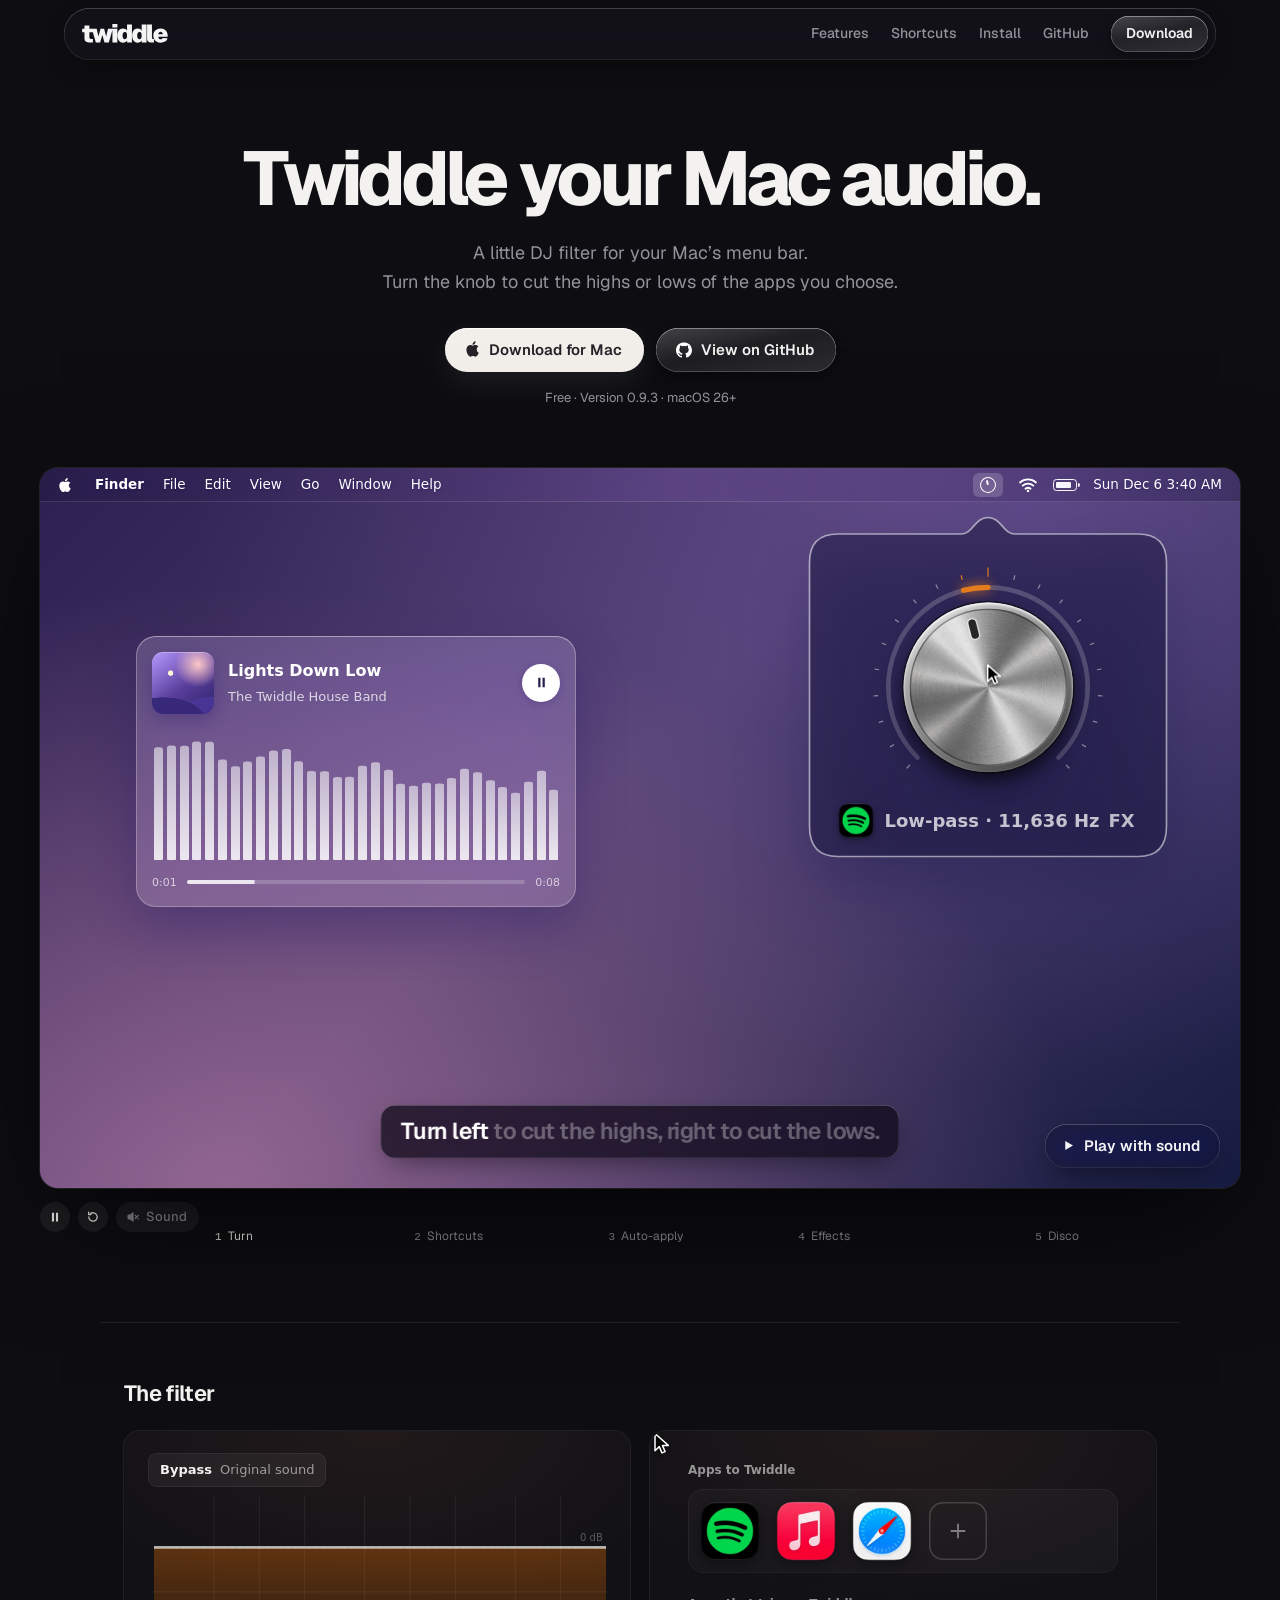
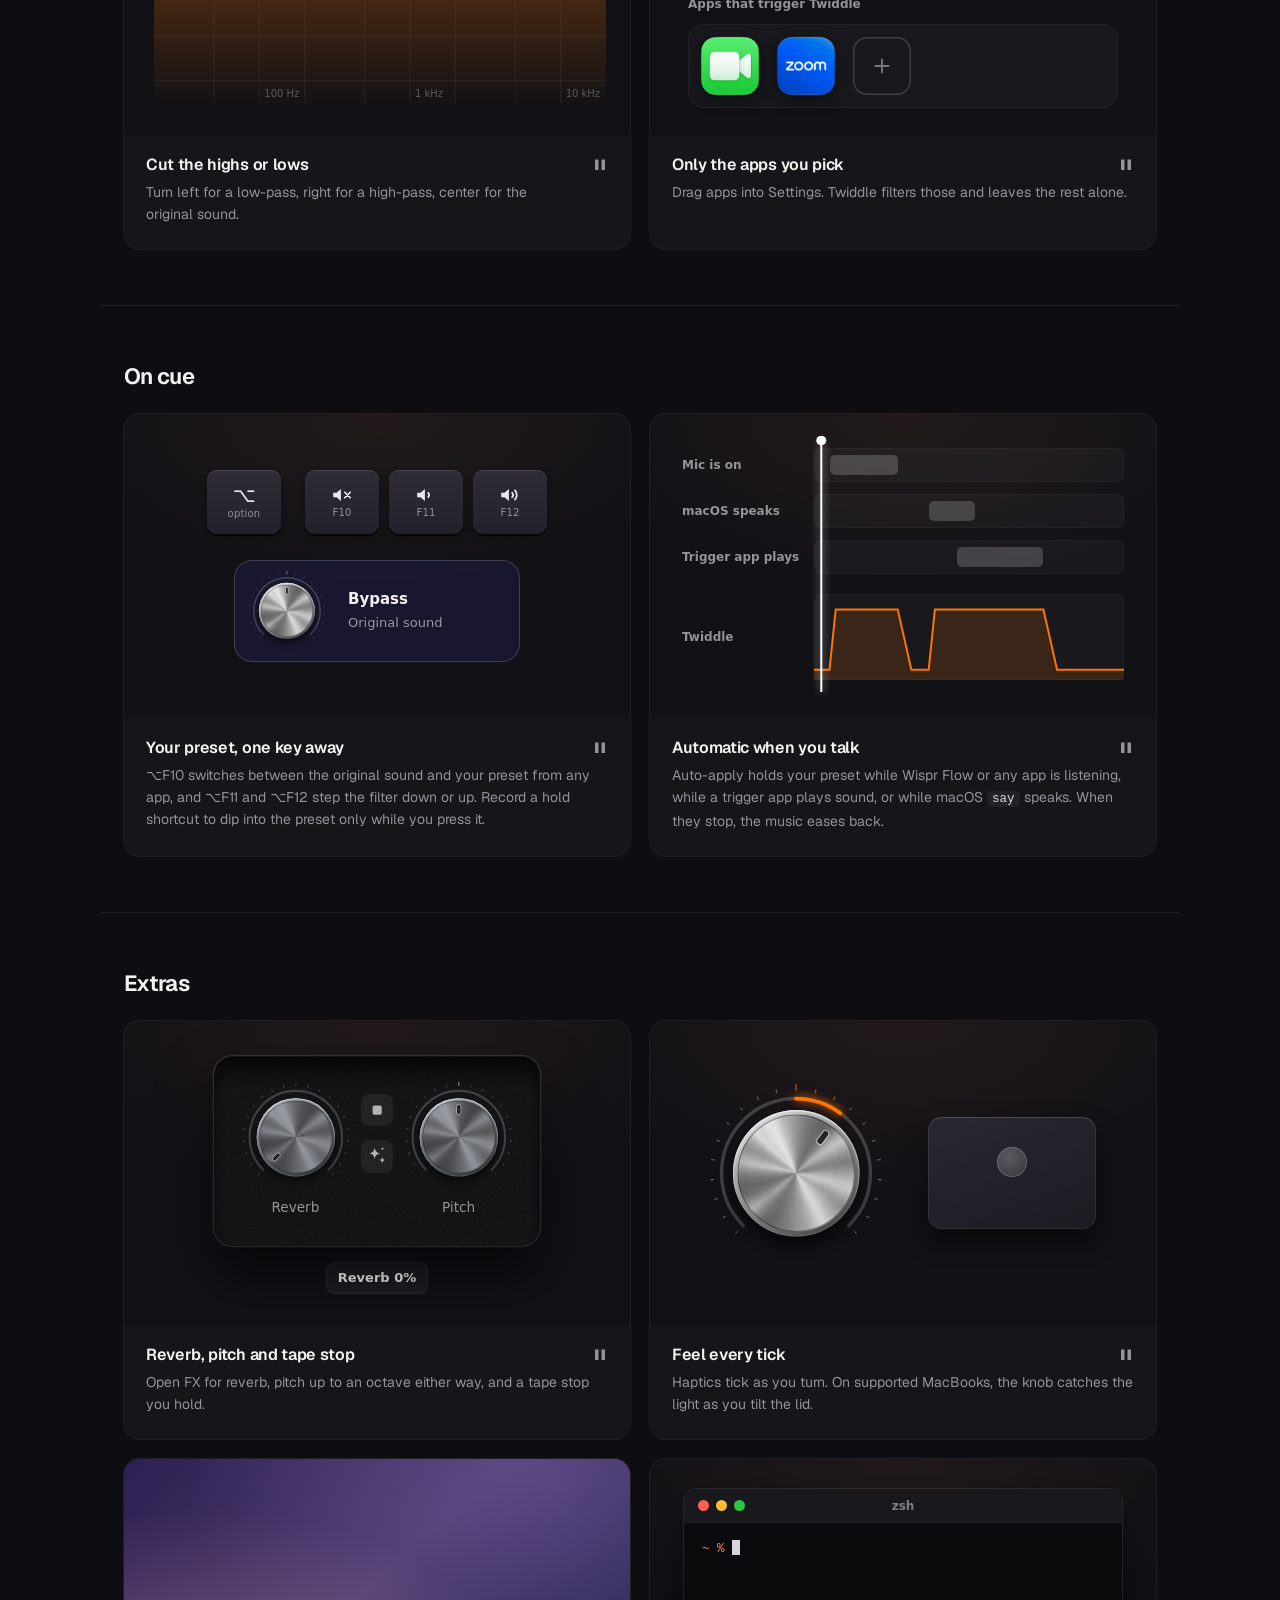
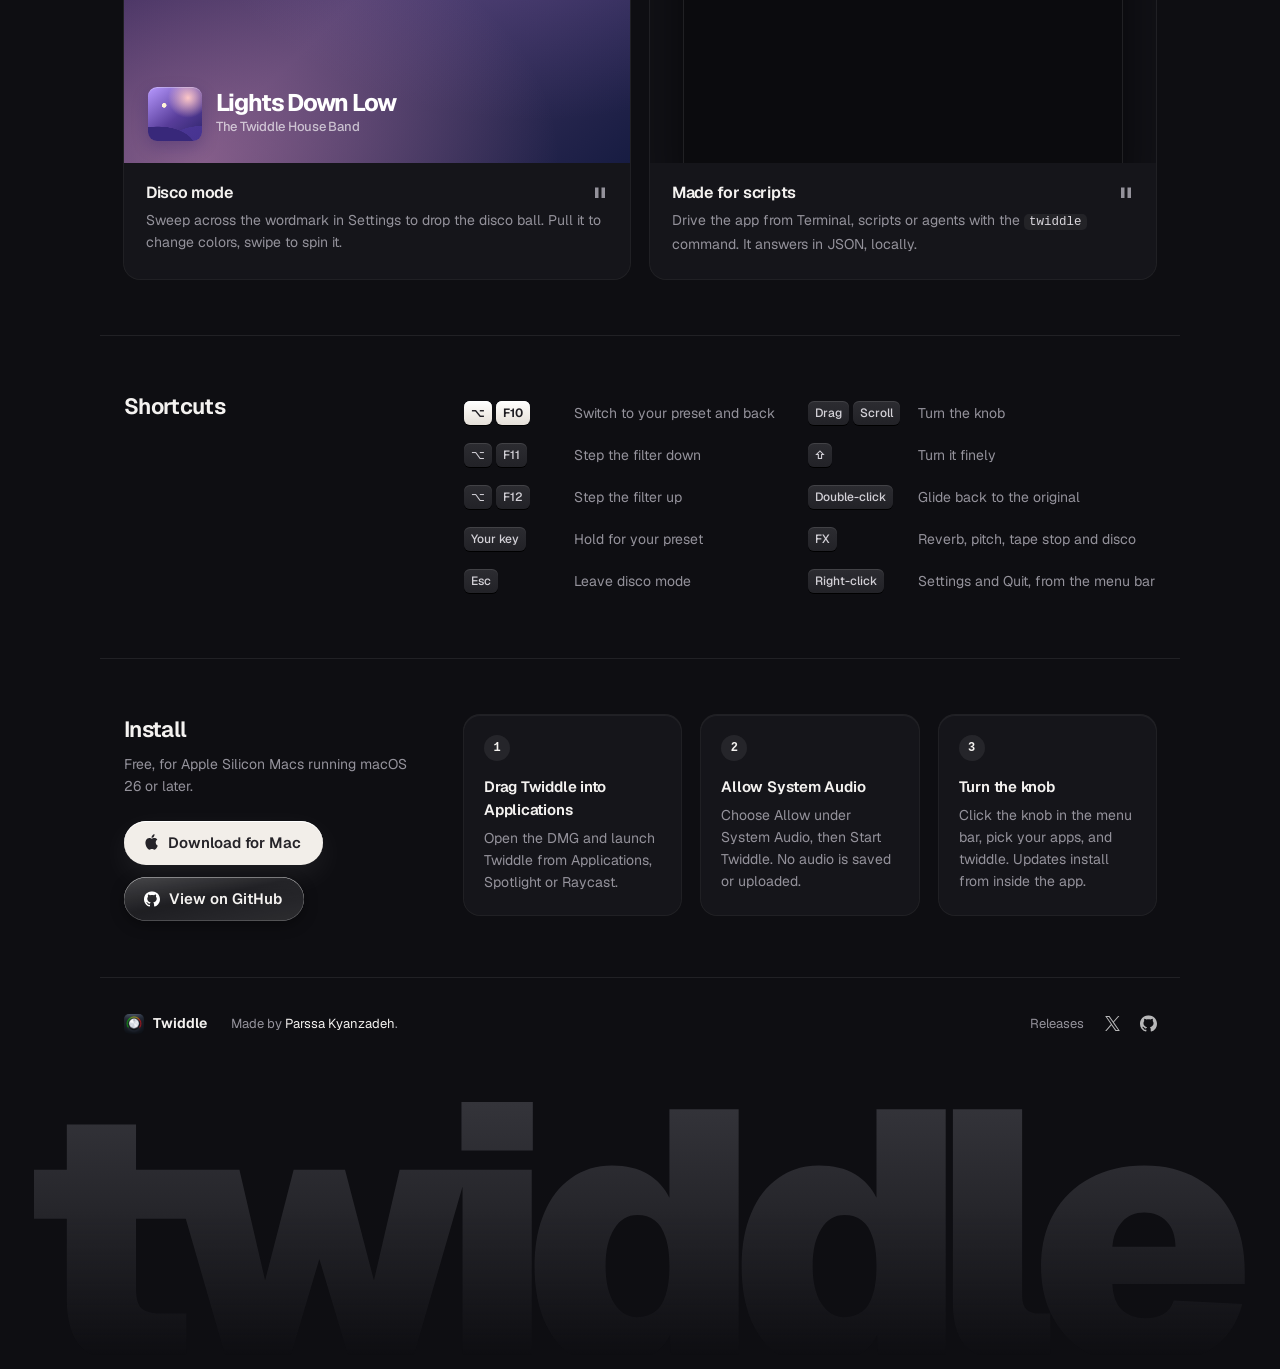
==== commit 14e18034: "Give the landing demo an original disco track and tighter copy Replace the synthesized eight-second " ====
--- a/site/index.html
+++ b/site/index.html
@@ -38,7 +38,6 @@
 
   <main id="top">
     <section class="hero" aria-labelledby="headline">
-      <img class="hero-icon" src="assets/icon-224.jpg" width="112" height="112" alt="">
       <h1 id="headline">Twiddle your Mac audio.</h1>
       <p class="lede">A little DJ filter for your Mac’s menu bar.<br> Turn the knob to cut the highs or lows of the apps you choose.</p>
       <div class="cta">
@@ -52,8 +51,7 @@
             View on GitHub
           </a>
         </div>
-        <p class="meta">Free · Version 0.9.3 · Apple Silicon · macOS 26 or later</p>
-        <a class="chip" href="https://github.com/parssak/twiddle/releases/tag/v0.9.3"><span class="chip-dot" aria-hidden="true"></span>New in 0.9.3: your preset follows macOS speech</a>
+        <p class="meta">Free · Version 0.9.3 · macOS 26+</p>
       </div>
     </section>
 
@@ -79,7 +77,7 @@
           <div class="player" aria-hidden="true">
             <div class="player-head">
               <div class="player-art"></div>
-              <div class="player-track"><strong>Twiddle demo</strong><span>An original little loop</span></div>
+              <div class="player-track"><strong>Lights Down Low</strong><span>The Twiddle House Band</span></div>
               <span class="player-state"><svg class="icon-play" viewBox="0 0 16 16"><path d="M4.5 3.2v9.6L12.8 8z"/></svg><svg class="icon-pause" viewBox="0 0 16 16"><path d="M4.5 3h2.4v10H4.5zM9.1 3h2.4v10H9.1z"/></svg></span>
             </div>
             <div class="player-bars"></div>
@@ -103,11 +101,10 @@
             <div class="popover">
               <div class="popover-clip">
                 <div class="popover-controls">
-                  <span class="pop-settings" aria-hidden="true"><svg viewBox="0 0 24 24" width="18" height="18" fill="none" stroke="currentColor" stroke-width="1.7" stroke-linecap="round" stroke-linejoin="round"><circle cx="12" cy="12" r="3"/><path d="M10 2h4l.5 2.2 1.9.8 1.9-1.2 2.8 2.8-1.2 1.9.8 1.9L23 11v4l-2.3.5-.8 1.9 1.2 1.9-2.8 2.8-1.9-1.2-1.9.8L14 23h-4l-.5-2.3-1.9-.8-1.9 1.2-2.8-2.8 1.2-1.9-.8-1.9L1 15v-4l2.3-.5.8-1.9-1.2-1.9 2.8-2.8 1.9 1.2 1.9-.8L10 2Z"/></svg></span>
                   <div class="dial dial-main" data-dial role="slider" tabindex="0" aria-label="Filter" aria-valuemin="-100" aria-valuemax="100" aria-valuenow="0" aria-valuetext="Bypass" aria-describedby="dial-help"></div>
                   <div class="pop-footer">
                     <img class="source-icon" src="assets/apps/spotify.webp" width="28" height="28" alt="">
-                    <output class="dial-readout">Bypass</output>
+                    <div class="dial-readout"><output class="readout-filter"></output><span class="readout-song"><span>Lights Down Low · The Twiddle House Band</span></span></div>
                     <button class="pop-fx" type="button" aria-expanded="false" aria-label="Effects">FX</button>
                   </div>
                 </div>
@@ -124,7 +121,7 @@
 
           <div class="stage-disco" aria-hidden="true">
             <canvas class="stage-beams"></canvas><canvas class="stage-sphere"></canvas>
-            <div class="disco-playing"><div class="player-art"></div><div><strong>Twiddle demo</strong><span>An original little loop</span></div></div>
+            <div class="disco-playing"><div class="player-art"></div><div><strong>Lights Down Low</strong><span>The Twiddle House Band</span></div></div>
           </div>
 
           <div class="caption" aria-hidden="true"><span class="caption-text"></span></div>
@@ -132,7 +129,7 @@
         </div>
         <button class="listen glass" type="button"><svg viewBox="0 0 16 16" aria-hidden="true"><path d="M4.5 3.2v9.6L12.8 8z"/></svg>Play with sound</button>
       </div>
-      <p id="demo-description" class="sr-only">A scripted demo of Twiddle’s menu bar panel filtering an original music loop: turning the knob, the ⌥F10 to ⌥F12 shortcuts, auto-apply while dictating, the reverb, pitch and tape stop effects, and disco mode. Turn on sound to hear it.</p>
+      <p id="demo-description" class="sr-only">A scripted demo of Twiddle’s menu bar panel filtering an original disco loop: turning the knob, the ⌥F10 to ⌥F12 shortcuts, auto-apply while dictating, the reverb, pitch and tape stop effects, and disco mode. Turn on sound to hear it.</p>
       <span id="dial-help" class="sr-only">Drag up or down, scroll, or use the arrow keys to adjust. Hold Shift for finer control. Double-click or press 0 to reset.</span>
       <div class="controls">
         <button class="control-icon control-play" type="button" aria-label="Pause demo">
@@ -173,7 +170,7 @@
             </div></div></div>
             <div class="caption-block">
               <div class="heading"><h3>Cut the highs or lows</h3><button class="pause" type="button" aria-label="Pause the Cut the highs or lows animation" aria-pressed="false"></button></div>
-              <p>Turn left for a low-pass that rolls the music down to 115 Hz, right for a high-pass that thins it out, and center for the original sound. The filter glides smoothly from one setting to the next.</p>
+              <p>Turn left for a low-pass, right for a high-pass, center for the original sound.</p>
             </div>
           </article>
           <article class="card" data-visual="apps">
@@ -201,7 +198,7 @@
             </div></div></div>
             <div class="caption-block">
               <div class="heading"><h3>Only the apps you pick</h3><button class="pause" type="button" aria-label="Pause the Only the apps you pick animation" aria-pressed="false"></button></div>
-              <p>Drag apps from Finder into Settings. Twiddle filters those and leaves everything else alone, and other apps you choose can hold your preset while they play.</p>
+              <p>Drag apps into Settings. Twiddle filters those and leaves the rest alone.</p>
             </div>
           </article>
         </div>
@@ -265,7 +262,7 @@
             </div></div></div>
             <div class="caption-block">
               <div class="heading"><h3>Reverb, pitch and tape stop</h3><button class="pause" type="button" aria-label="Pause the Reverb, pitch and tape stop animation" aria-pressed="false"></button></div>
-              <p>Open FX for a reverb knob and pitch in semitone steps up to an octave either way. Hold the stop button to wind the music down, then let go to come back in.</p>
+              <p>Open FX for reverb, pitch up to an octave either way, and a tape stop you hold.</p>
             </div>
           </article>
           <article class="card" data-visual="haptics">
@@ -277,7 +274,7 @@
             </div></div></div>
             <div class="caption-block">
               <div class="heading"><h3>Feel every tick</h3><button class="pause" type="button" aria-label="Pause the Feel every tick animation" aria-pressed="false"></button></div>
-              <p>Light trackpad haptics mark each tick as you turn. On supported MacBooks, the brushed-metal knob catches the light as you tilt the lid.</p>
+              <p>Haptics tick as you turn. On supported MacBooks, the knob catches the light as you tilt the lid.</p>
             </div>
           </article>
           <article class="card" data-visual="disco">
@@ -285,12 +282,12 @@
               <div class="disco-card" aria-hidden="true">
                 <div class="disco-card-wall"></div>
                 <canvas class="card-beams"></canvas><canvas class="card-sphere"></canvas>
-                <div class="disco-playing"><div class="player-art"></div><div><strong>Twiddle demo</strong><span>An original little loop</span></div></div>
+                <div class="disco-playing"><div class="player-art"></div><div><strong>Lights Down Low</strong><span>The Twiddle House Band</span></div></div>
               </div>
             </div></div></div>
             <div class="caption-block">
               <div class="heading"><h3>Disco mode</h3><button class="pause" type="button" aria-label="Pause the Disco mode animation" aria-pressed="false"></button></div>
-              <p>Sweep your pointer across the wordmark in Settings to drop the disco ball. Pull it to cycle the colors, including ones from your album art, or swipe over it with two fingers to spin it.</p>
+              <p>Sweep across the wordmark in Settings to drop the disco ball. Pull it to change colors, swipe to spin it.</p>
             </div>
           </article>
           <article class="card" data-visual="cli">
@@ -302,7 +299,7 @@
             </div></div></div>
             <div class="caption-block">
               <div class="heading"><h3>Made for scripts</h3><button class="pause" type="button" aria-label="Pause the Made for scripts animation" aria-pressed="false"></button></div>
-              <p>The <code>twiddle</code> command controls the running app from Terminal, scripts or agents, and answers in JSON. It talks over a private local socket and opens no network port.</p>
+              <p>Drive the app from Terminal, scripts or agents with the <code>twiddle</code> command. It answers in JSON, locally.</p>
             </div>
           </article>
         </div>
@@ -312,7 +309,6 @@
     <section id="shortcuts" class="section split" aria-labelledby="shortcuts-title">
       <div class="intro">
         <h2 id="shortcuts-title">Shortcuts</h2>
-        <p>The function-key shortcuts work from any app. With Accessibility access, you don’t need to hold Fn.</p>
       </div>
       <ul class="shortcuts">
         <li><span class="keys-combo"><kbd class="primary">⌥</kbd><kbd class="primary">F10</kbd></span><span class="label">Switch to your preset and back</span></li>
@@ -331,7 +327,7 @@
     <section id="install" class="section split" aria-labelledby="install-title">
       <div class="intro">
         <h2 id="install-title">Install</h2>
-        <p>Free, for Apple Silicon Macs running macOS 26 or later. Signed with Developer ID and notarized by Apple.</p>
+        <p>Free, for Apple Silicon Macs running macOS 26 or later.</p>
         <div class="actions">
           <a class="button solid" href="https://github.com/parssak/twiddle/releases/download/v0.9.3/Twiddle-0.9.3-arm64.dmg">
             <svg class="apple" viewBox="0 0 17 21" aria-hidden="true"><path d="M11.2 4.3c.6-.8 1-1.8.9-2.8-.9 0-2 .6-2.6 1.4-.6.7-1.1 1.7-.9 2.7 1 .1 2-.5 2.6-1.3zM12.1 5.8c-1.4-.1-2.7.8-3.3.8-.7 0-1.7-.8-2.9-.8C4.4 5.9 3 6.8 2.2 8.1c-1.6 2.7-.4 6.8 1.1 9 .8 1.1 1.7 2.3 2.8 2.3 1.1 0 1.6-.7 2.9-.7 1.4 0 1.8.7 2.9.7 1.2 0 2-1.1 2.7-2.2.9-1.3 1.2-2.5 1.2-2.6 0 0-2.4-.9-2.4-3.6 0-2.2 1.8-3.3 1.9-3.4-1-1.5-2.6-1.7-3.2-1.7z"/></svg>
--- a/site/style.css
+++ b/site/style.css
@@ -54,9 +54,7 @@
 .hero > * { animation: rise .9s cubic-bezier(.2, .7, .2, 1) both; }
 .hero > :nth-child(2) { animation-delay: 80ms; }
 .hero > :nth-child(3) { animation-delay: 160ms; }
-.hero > :nth-child(4) { animation-delay: 240ms; }
-.hero-icon { display: block; border-radius: 25px; box-shadow: 0 0 0 1px #ffffff1c, 0 18px 40px #0000008c, 0 0 60px #fb760024; animation-name: pop; }
-h1 { margin: 30px 0 0; font-size: clamp(44px, 6.4vw, 76px); line-height: 1; font-weight: 760; letter-spacing: -.062em; text-wrap: balance; }
+h1 { margin: 0; font-size: clamp(44px, 6.4vw, 76px); line-height: 1; font-weight: 760; letter-spacing: -.062em; text-wrap: balance; }
 .disco-heading { user-select: none; }
 .lede { max-width: 600px; margin: 22px 0 0; color: var(--muted); font-size: 18px; line-height: 29px; text-wrap: pretty; }
 .cta { display: flex; flex-direction: column; align-items: center; gap: 16px; margin-top: 32px; }
@@ -71,11 +69,7 @@
 .button .apple { width: 15px; height: 18px; fill: currentColor; margin-top: -2px; }
 .button img { display: block; }
 .meta { margin: 0; color: var(--muted); font-size: 13px; text-wrap: balance; }
-.chip { display: inline-flex; align-items: center; gap: 8px; padding: 5px 13px 5px 11px; border-radius: 999px; box-shadow: inset 0 0 0 1px var(--line); color: var(--muted); font-size: 13px; line-height: 16px; transition: color .15s, box-shadow .15s; }
-.chip:hover { color: var(--fg); box-shadow: inset 0 0 0 1px #ffffff2a; }
-.chip-dot { width: 6px; height: 6px; border-radius: 50%; background: var(--accent); box-shadow: 0 0 10px var(--accent); }
 @keyframes rise { from { opacity: 0; translate: 0 14px; } }
-@keyframes pop { from { opacity: 0; scale: .86; } }
 
 /* Demo */
 .showcase { max-width: 1248px; margin: 0 auto; padding: 8px 24px 76px; animation: rise 1s cubic-bezier(.2, .7, .2, 1) .32s both; }
@@ -129,10 +123,15 @@
 .popover-clip { position: absolute; inset: 0; overflow: hidden; background: #201c448c; -webkit-backdrop-filter: blur(44px) saturate(1.5); backdrop-filter: blur(44px) saturate(1.5); }
 .popover-outline { position: absolute; left: 0; top: 0; width: 240px; height: 100%; overflow: visible; fill: none; stroke: #ffffff8a; stroke-width: 1.1; pointer-events: none; }
 .popover-controls { position: absolute; left: 0; top: 20px; width: 240px; height: 216px; }
-.pop-settings { position: absolute; width: 28px; height: 28px; top: 11px; left: 18px; display: grid; place-items: center; color: #ffffffa6; }
 .pop-footer { position: absolute; left: 18px; right: 14px; bottom: 11px; height: 28px; display: grid; grid-template-columns: 28px 1fr 34px; align-items: center; gap: 5px; }
 .source-icon { display: block; width: 28px; height: 28px; filter: drop-shadow(0 1px 2px #0006); }
-.dial-readout { text-align: center; font-family: var(--system); font-size: 12px; font-weight: 550; color: #ffffffbc; font-variant-numeric: tabular-nums; white-space: nowrap; }
+.dial-readout { display: grid; min-width: 0; font-family: var(--system); font-size: 12px; font-weight: 550; color: #ffffffbc; font-variant-numeric: tabular-nums; white-space: nowrap; }
+/* The filter shows for a second after each change, then the song, as in the app with Spotify. */
+.readout-filter, .readout-song { grid-area: 1 / 1; min-width: 0; text-align: center; transition: opacity .18s ease-in-out, filter .18s ease-in-out, scale .18s ease-in-out; }
+.readout-song { overflow: hidden; -webkit-mask-image: var(--fade); mask-image: var(--fade); }
+.readout-song > span { display: inline-block; }
+.readout-song.is-overflowing { text-align: left; }
+.dial-readout.is-song .readout-filter, .dial-readout:not(.is-song) .readout-song { opacity: 0; filter: blur(3px); scale: .96; }
 .pop-fx { height: 24px; padding: 0; border: 0; border-radius: 5px; background: none; color: #ffffffb3; font-family: var(--system); font-size: 12px; font-weight: 650; cursor: pointer; transition: color .2s, background .2s; }
 .pop-fx:hover { background: #ffffff14; }
 .pop-fx[aria-expanded="true"] { color: var(--filter); }
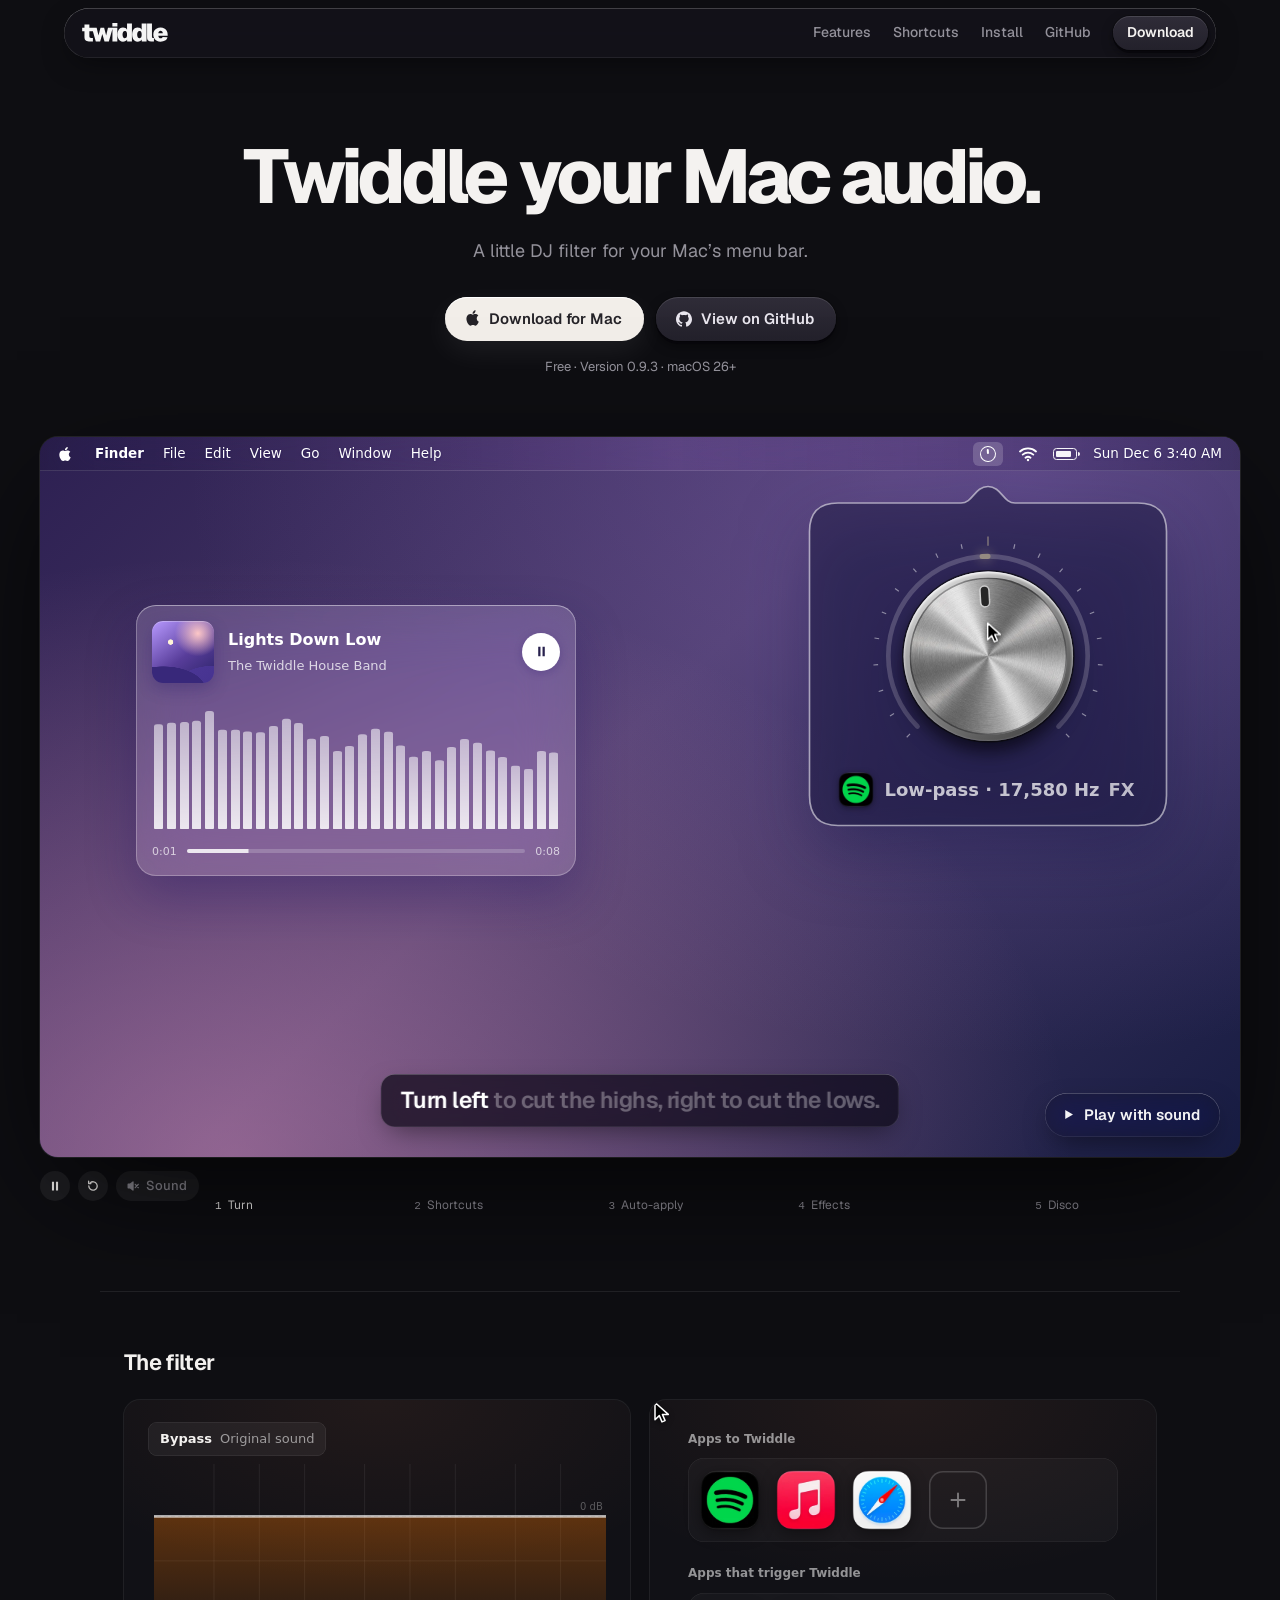
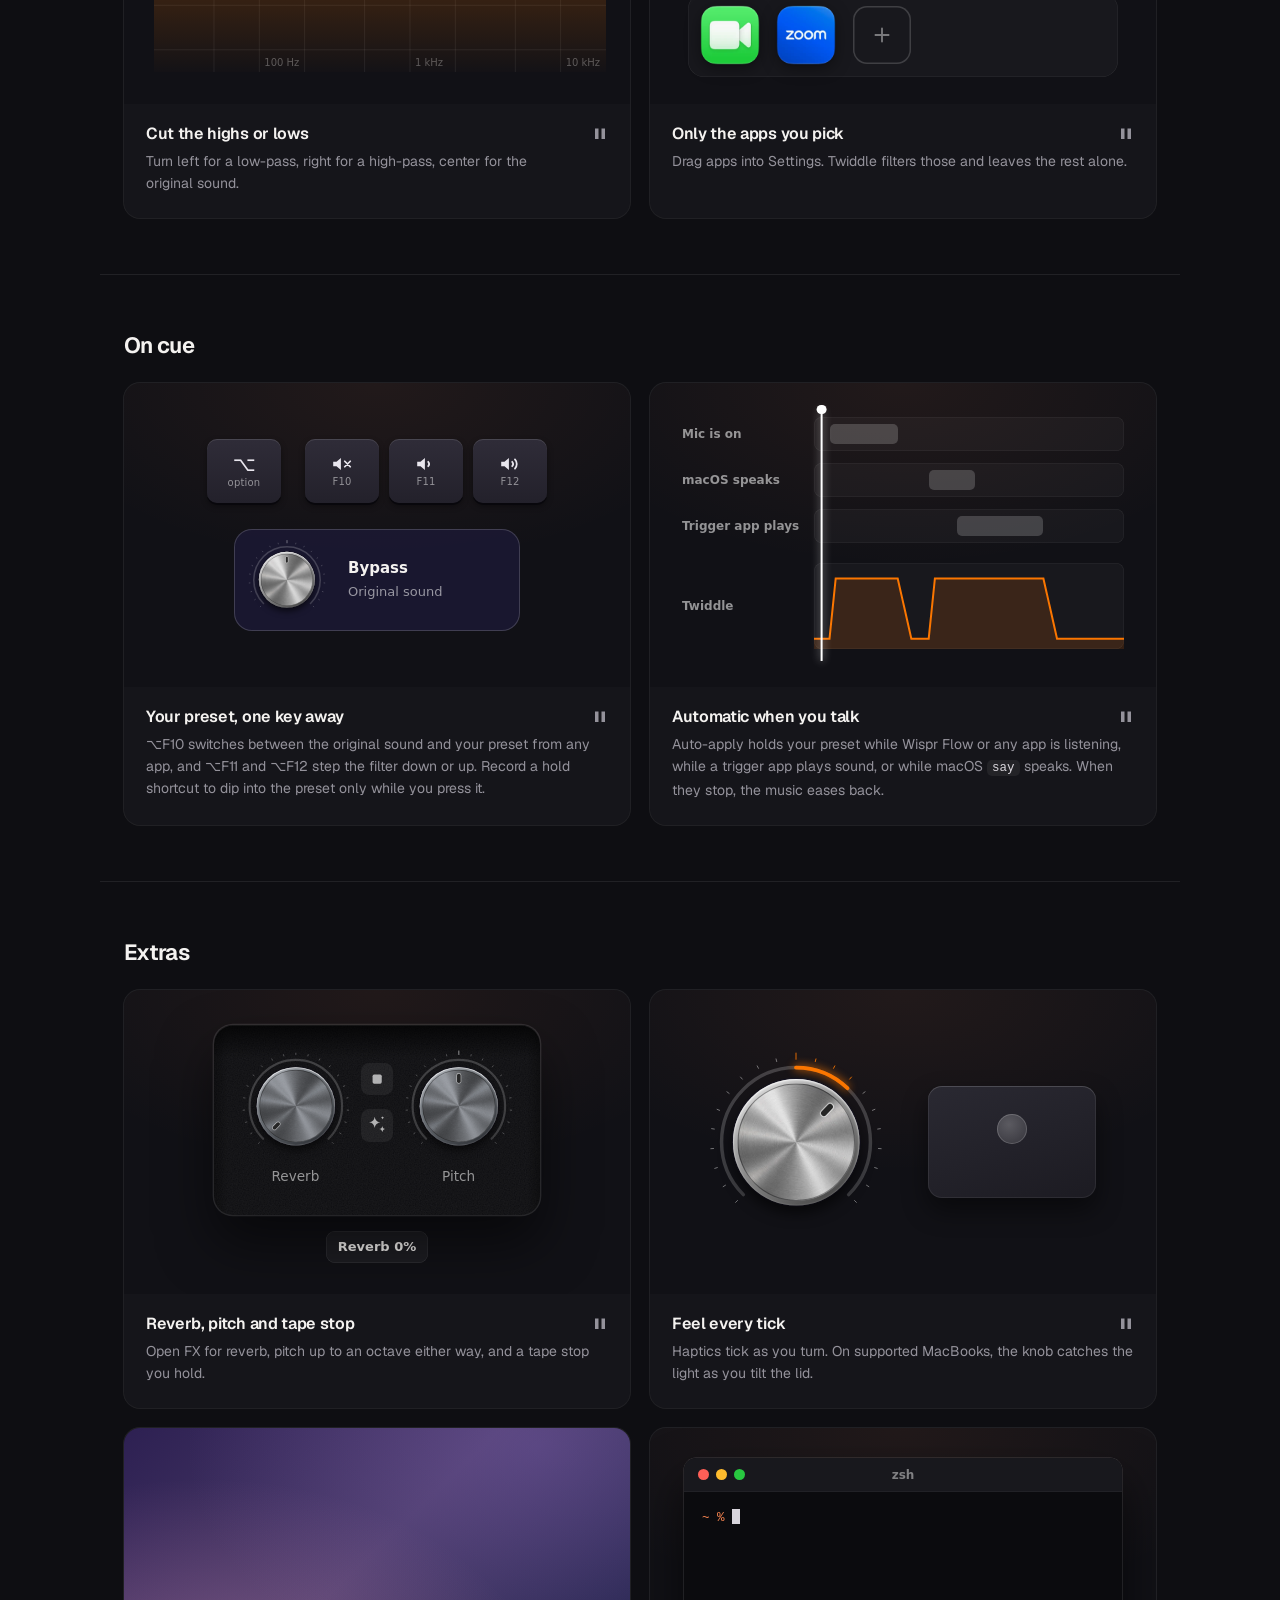
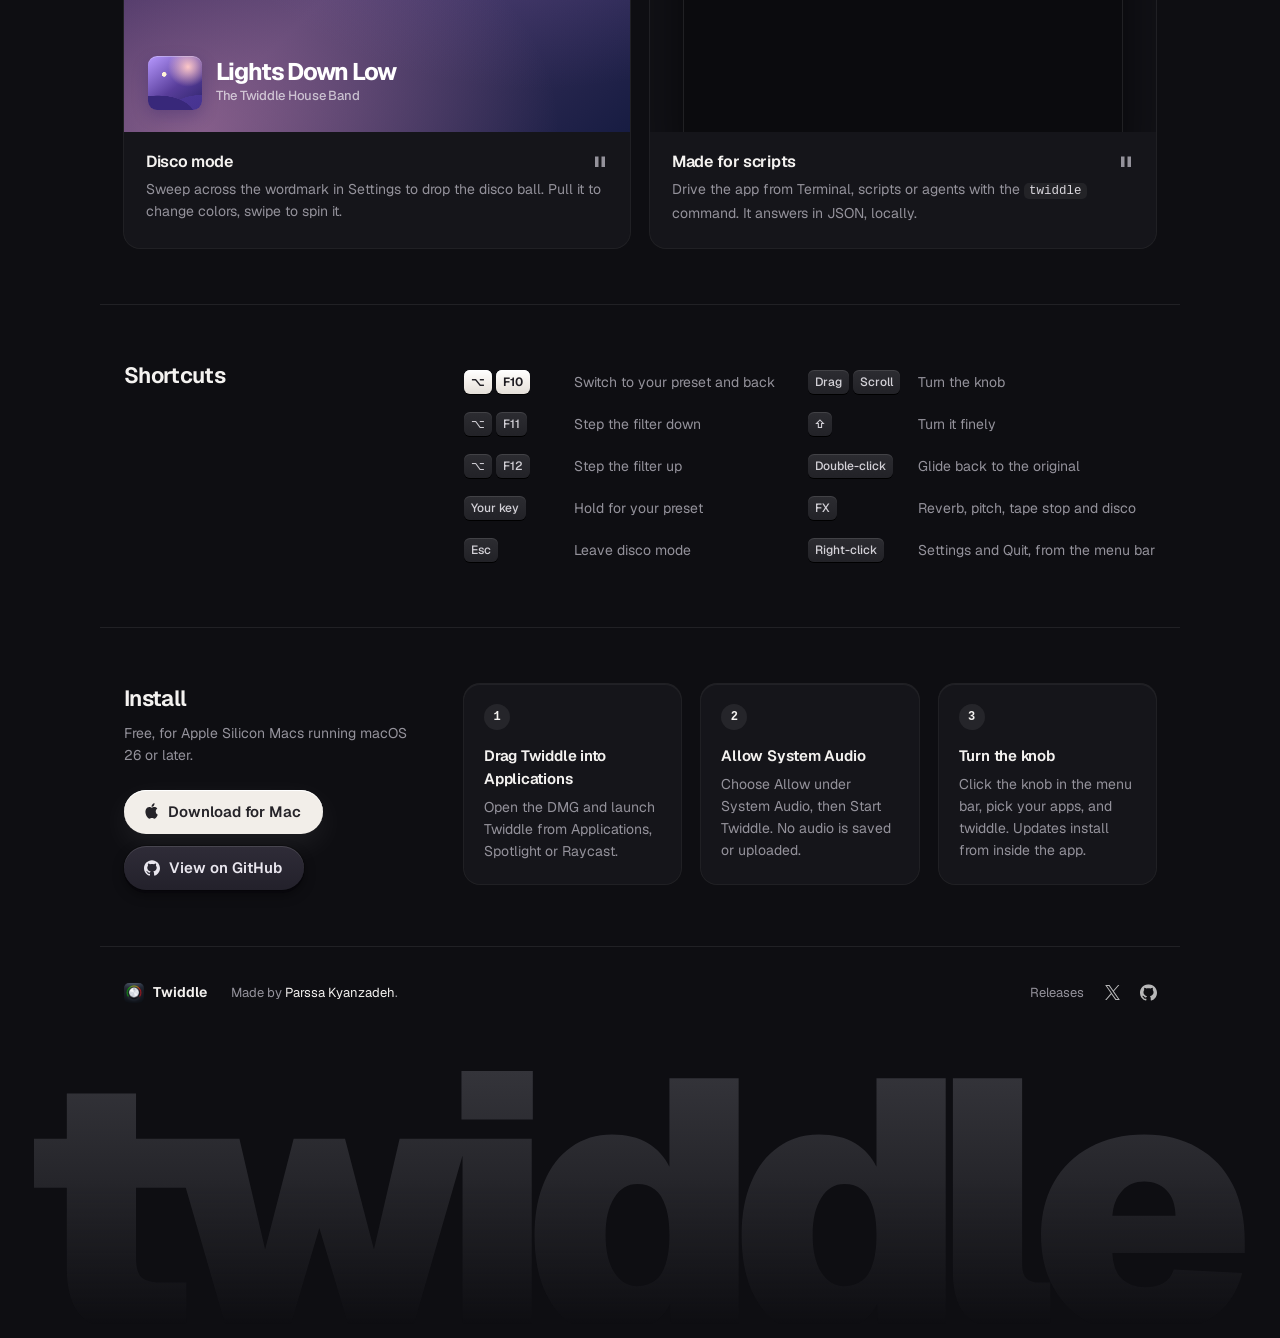
==== commit 82e10873: "Add launch analytics and give the landing buttons their own keycap style - PostHog page analytics on" ====
--- a/site/index.html
+++ b/site/index.html
@@ -14,10 +14,11 @@
   <link rel="icon" type="image/png" href="assets/icon.png">
   <link rel="apple-touch-icon" href="assets/icon-224.jpg">
   <link rel="preload" href="assets/geist.woff2" as="font" type="font/woff2" crossorigin>
-  <link rel="stylesheet" href="style.css?v=573580425f">
+  <link rel="stylesheet" href="style.css?v=1d6a764c5c">
   <script src="dial.js?v=10706b806b" defer></script>
   <script src="disco.js?v=e87fa03687" defer></script>
   <script src="demo.js?v=25b6af1486" defer></script>
+  <script src="analytics.js?v=19cea127b1" defer></script>
   <script src="features.js?v=83106ce2cf" defer></script>
   <title>Twiddle your Mac audio.</title>
 </head>
@@ -29,8 +30,8 @@
         <a class="link" href="#features">Features</a>
         <a class="link" href="#shortcuts">Shortcuts</a>
         <a class="link" href="#install">Install</a>
-        <a class="link" href="https://github.com/parssak/twiddle">GitHub</a>
-        <a class="pill" href="https://github.com/parssak/twiddle/releases/download/v0.9.3/Twiddle-0.9.3-arm64.dmg">Download</a>
+        <a class="link" href="https://github.com/parssak/twiddle" data-track="github:nav">GitHub</a>
+        <a class="pill" href="https://github.com/parssak/twiddle/releases/download/v0.9.3/Twiddle-0.9.3-arm64.dmg" data-track="download:nav">Download</a>
       </nav>
     </div>
   </header>
@@ -39,15 +40,15 @@
   <main id="top">
     <section class="hero" aria-labelledby="headline">
       <h1 id="headline">Twiddle your Mac audio.</h1>
-      <p class="lede">A little DJ filter for your Mac’s menu bar.<br> Turn the knob to cut the highs or lows of the apps you choose.</p>
+      <p class="lede">A little DJ filter for your Mac’s menu bar.</p>
       <div class="cta">
         <div class="actions">
-          <a class="button solid" href="https://github.com/parssak/twiddle/releases/download/v0.9.3/Twiddle-0.9.3-arm64.dmg">
+          <a class="button solid" href="https://github.com/parssak/twiddle/releases/download/v0.9.3/Twiddle-0.9.3-arm64.dmg" data-track="download:hero">
             <svg class="apple" viewBox="0 0 17 21" aria-hidden="true"><path d="M11.2 4.3c.6-.8 1-1.8.9-2.8-.9 0-2 .6-2.6 1.4-.6.7-1.1 1.7-.9 2.7 1 .1 2-.5 2.6-1.3zM12.1 5.8c-1.4-.1-2.7.8-3.3.8-.7 0-1.7-.8-2.9-.8C4.4 5.9 3 6.8 2.2 8.1c-1.6 2.7-.4 6.8 1.1 9 .8 1.1 1.7 2.3 2.8 2.3 1.1 0 1.6-.7 2.9-.7 1.4 0 1.8.7 2.9.7 1.2 0 2-1.1 2.7-2.2.9-1.3 1.2-2.5 1.2-2.6 0 0-2.4-.9-2.4-3.6 0-2.2 1.8-3.3 1.9-3.4-1-1.5-2.6-1.7-3.2-1.7z"/></svg>
             Download for Mac
           </a>
-          <a class="button raised" href="https://github.com/parssak/twiddle">
-            <img src="assets/github.svg" width="16" height="16" alt="">
+          <a class="button key" href="https://github.com/parssak/twiddle" data-track="github:hero">
+            <svg class="github" viewBox="0 0 98 96" aria-hidden="true"><path d="M41.4395 69.3848C28.8066 67.8535 19.9062 58.7617 19.9062 46.9902C19.9062 42.2051 21.6289 37.0371 24.5 33.5918C23.2559 30.4336 23.4473 23.7344 24.8828 20.959C28.7109 20.4805 33.8789 22.4902 36.9414 25.2656C40.5781 24.1172 44.4062 23.543 49.0957 23.543C53.7852 23.543 57.6133 24.1172 61.0586 25.1699C64.0254 22.4902 69.2891 20.4805 73.1172 20.959C74.457 23.543 74.6484 30.2422 73.4043 33.4961C76.4668 37.1328 78.0937 42.0137 78.0937 46.9902C78.0937 58.7617 69.1934 67.6621 56.3691 69.2891C59.623 71.3945 61.8242 75.9883 61.8242 81.252L61.8242 91.2051C61.8242 94.0762 64.2168 95.7031 67.0879 94.5547C84.4102 87.9512 98 70.6289 98 49.1914C98 22.1074 75.9883 6.69539e-07 48.9043 4.309e-07C21.8203 1.92261e-07 -1.9479e-07 22.1074 -4.3343e-07 49.1914C-6.20631e-07 70.4375 13.4941 88.0469 31.6777 94.6504C34.2617 95.6074 36.75 93.8848 36.75 91.3008L36.75 83.6445C35.4102 84.2188 33.6875 84.6016 32.1562 84.6016C25.8398 84.6016 22.1074 81.1563 19.4277 74.7441C18.375 72.1602 17.2266 70.6289 15.0254 70.3418C13.877 70.2461 13.4941 69.7676 13.4941 69.1934C13.4941 68.0449 15.4082 67.1836 17.3223 67.1836C20.0977 67.1836 22.4902 68.9063 24.9785 72.4473C26.8926 75.2227 28.9023 76.4668 31.2949 76.4668C33.6875 76.4668 35.2187 75.6055 37.4199 73.4043C39.0469 71.7773 40.291 70.3418 41.4395 69.3848Z"/></svg>
             View on GitHub
           </a>
         </div>
@@ -329,12 +330,12 @@
         <h2 id="install-title">Install</h2>
         <p>Free, for Apple Silicon Macs running macOS 26 or later.</p>
         <div class="actions">
-          <a class="button solid" href="https://github.com/parssak/twiddle/releases/download/v0.9.3/Twiddle-0.9.3-arm64.dmg">
+          <a class="button solid" href="https://github.com/parssak/twiddle/releases/download/v0.9.3/Twiddle-0.9.3-arm64.dmg" data-track="download:install">
             <svg class="apple" viewBox="0 0 17 21" aria-hidden="true"><path d="M11.2 4.3c.6-.8 1-1.8.9-2.8-.9 0-2 .6-2.6 1.4-.6.7-1.1 1.7-.9 2.7 1 .1 2-.5 2.6-1.3zM12.1 5.8c-1.4-.1-2.7.8-3.3.8-.7 0-1.7-.8-2.9-.8C4.4 5.9 3 6.8 2.2 8.1c-1.6 2.7-.4 6.8 1.1 9 .8 1.1 1.7 2.3 2.8 2.3 1.1 0 1.6-.7 2.9-.7 1.4 0 1.8.7 2.9.7 1.2 0 2-1.1 2.7-2.2.9-1.3 1.2-2.5 1.2-2.6 0 0-2.4-.9-2.4-3.6 0-2.2 1.8-3.3 1.9-3.4-1-1.5-2.6-1.7-3.2-1.7z"/></svg>
             Download for Mac
           </a>
-          <a class="button raised" href="https://github.com/parssak/twiddle">
-            <img src="assets/github.svg" width="16" height="16" alt="">
+          <a class="button key" href="https://github.com/parssak/twiddle" data-track="github:install">
+            <svg class="github" viewBox="0 0 98 96" aria-hidden="true"><path d="M41.4395 69.3848C28.8066 67.8535 19.9062 58.7617 19.9062 46.9902C19.9062 42.2051 21.6289 37.0371 24.5 33.5918C23.2559 30.4336 23.4473 23.7344 24.8828 20.959C28.7109 20.4805 33.8789 22.4902 36.9414 25.2656C40.5781 24.1172 44.4062 23.543 49.0957 23.543C53.7852 23.543 57.6133 24.1172 61.0586 25.1699C64.0254 22.4902 69.2891 20.4805 73.1172 20.959C74.457 23.543 74.6484 30.2422 73.4043 33.4961C76.4668 37.1328 78.0937 42.0137 78.0937 46.9902C78.0937 58.7617 69.1934 67.6621 56.3691 69.2891C59.623 71.3945 61.8242 75.9883 61.8242 81.252L61.8242 91.2051C61.8242 94.0762 64.2168 95.7031 67.0879 94.5547C84.4102 87.9512 98 70.6289 98 49.1914C98 22.1074 75.9883 6.69539e-07 48.9043 4.309e-07C21.8203 1.92261e-07 -1.9479e-07 22.1074 -4.3343e-07 49.1914C-6.20631e-07 70.4375 13.4941 88.0469 31.6777 94.6504C34.2617 95.6074 36.75 93.8848 36.75 91.3008L36.75 83.6445C35.4102 84.2188 33.6875 84.6016 32.1562 84.6016C25.8398 84.6016 22.1074 81.1563 19.4277 74.7441C18.375 72.1602 17.2266 70.6289 15.0254 70.3418C13.877 70.2461 13.4941 69.7676 13.4941 69.1934C13.4941 68.0449 15.4082 67.1836 17.3223 67.1836C20.0977 67.1836 22.4902 68.9063 24.9785 72.4473C26.8926 75.2227 28.9023 76.4668 31.2949 76.4668C33.6875 76.4668 35.2187 75.6055 37.4199 73.4043C39.0469 71.7773 40.291 70.3418 41.4395 69.3848Z"/></svg>
             View on GitHub
           </a>
         </div>
@@ -350,7 +351,7 @@
   <footer class="footer">
     <div class="footer-bar">
       <div class="footer-brand"><img src="assets/icon.png" width="20" height="20" alt=""><span>Twiddle</span></div>
-      <p>Made by <a href="https://x.com/ParssaKyanzadeh">Parssa Kyanzadeh</a>.</p>
+      <p>Made by <a href="https://x.com/ParssaKyanzadeh" data-track="x:footer">Parssa Kyanzadeh</a>.</p>
       <nav class="footer-links" aria-label="Footer">
         <a href="https://github.com/parssak/twiddle/releases">Releases</a>
         <a class="footer-icon" href="https://x.com/ParssaKyanzadeh" aria-label="Parssa Kyanzadeh on X"><img src="assets/x.svg" width="15" height="15" alt=""></a>
--- a/site/style.css
+++ b/site/style.css
@@ -13,8 +13,9 @@
   --filter: #fb7600;
   --glass: #17161d94;
   --glass-edge: inset 0 .5px 0 #ffffff47, inset 0 0 0 .5px #ffffff24, 0 10px 28px -8px #00000080;
-  --raised: linear-gradient(168deg, #ffffff38, #ffffff12 46%, #ffffff21);
-  --raised-edge: inset 0 .5px 0 #ffffff9e, inset 0 -.5px 0 #fff3, inset 0 0 0 .5px #fff3, 0 4px 14px #00000061;
+  --key: linear-gradient(#2f2c38, #23212b);
+  --key-edge: inset 0 1px #ffffff1f, 0 0 0 1px #00000040, 0 3px 0 #08070c, 0 5px 12px #0006;
+  --key-down: inset 0 1px #ffffff14, 0 0 0 1px #fc875166, 0 0 0 #08070c, 0 0 22px #fb760040;
   --solid: #f2eee9;
   --on-solid: #252328;
   --sans: Geist, -apple-system, BlinkMacSystemFont, system-ui, sans-serif;
@@ -46,8 +47,9 @@
 .links { display: flex; align-items: center; gap: 22px; }
 .link { color: var(--muted); font-size: 14px; font-weight: 500; transition: color .15s; }
 .link:hover { color: var(--fg); }
-.pill { padding: 7px 15px; border-radius: 999px; background: var(--raised); box-shadow: var(--raised-edge); font-size: 14px; font-weight: 600; transition: background-color .15s; }
-.pill:hover { background-color: #ffffff14; }
+.pill { padding: 6px 14px; border-radius: 999px; background: var(--key); box-shadow: var(--key-edge); font-size: 14px; font-weight: 600; transition: translate .08s, box-shadow .08s, color .15s; }
+.pill:hover { color: #ffb27d; }
+.pill:active { translate: 0 2px; background: linear-gradient(#3b2a20, #2b1f19); box-shadow: var(--key-down); color: #ffb27d; }
 
 /* Hero */
 .hero { max-width: 900px; margin: 0 auto; padding: 72px 24px 52px; display: flex; flex-direction: column; align-items: center; text-align: center; }
@@ -64,8 +66,10 @@
 .button:active { scale: .99; }
 .button.solid { background: var(--solid); color: var(--on-solid); box-shadow: inset 0 1px #fff, 0 10px 30px #ffffff12; }
 .button.solid:hover { background: #fff; }
-.button.raised { background: var(--raised); box-shadow: var(--raised-edge); }
-.button.raised:hover { background-color: #ffffff14; }
+.button.key { background: var(--key); box-shadow: var(--key-edge); color: #e9e6ee; transition: translate .08s, box-shadow .08s, color .15s; }
+.button.key:hover { scale: none; color: #ffb27d; }
+.button.key:active { scale: none; translate: 0 3px; background: linear-gradient(#3b2a20, #2b1f19); box-shadow: var(--key-down); }
+.button .github { width: 16px; height: 16px; fill: currentColor; }
 .button .apple { width: 15px; height: 18px; fill: currentColor; margin-top: -2px; }
 .button img { display: block; }
 .meta { margin: 0; color: var(--muted); font-size: 13px; text-wrap: balance; }
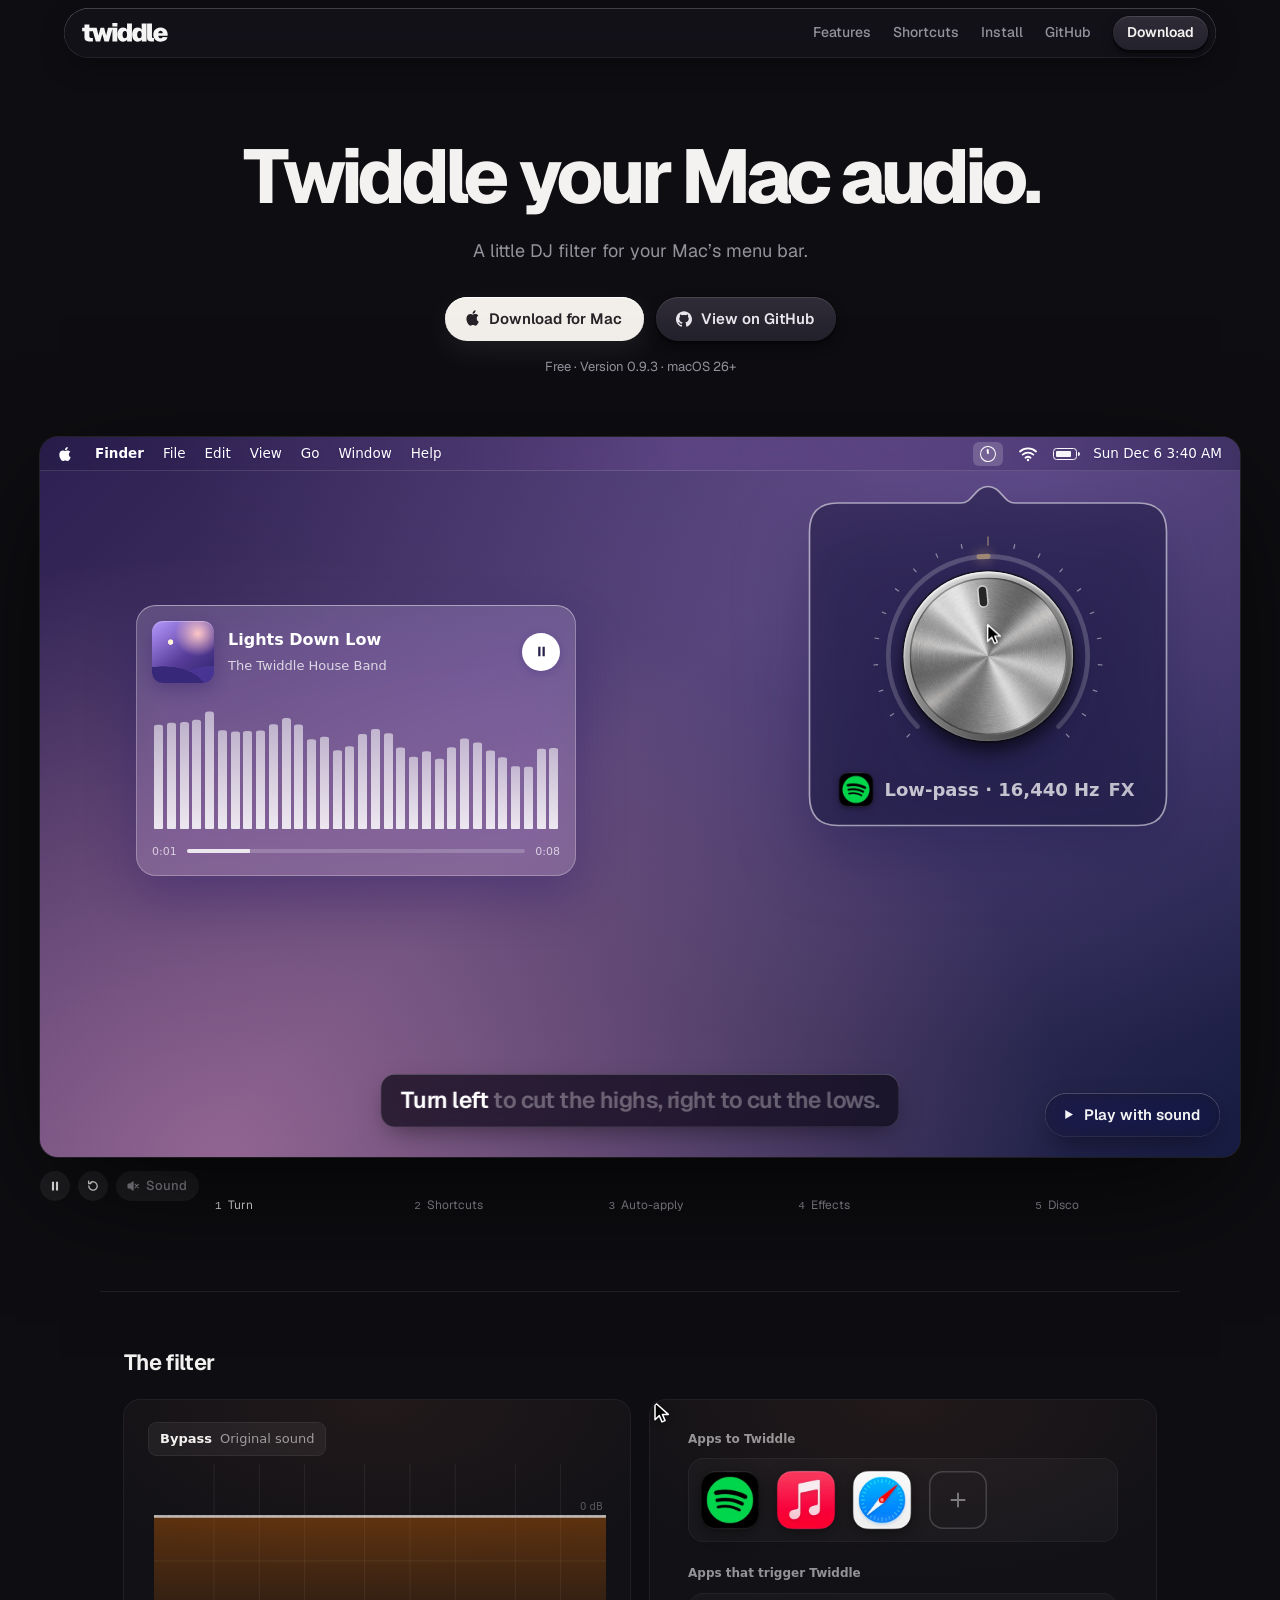
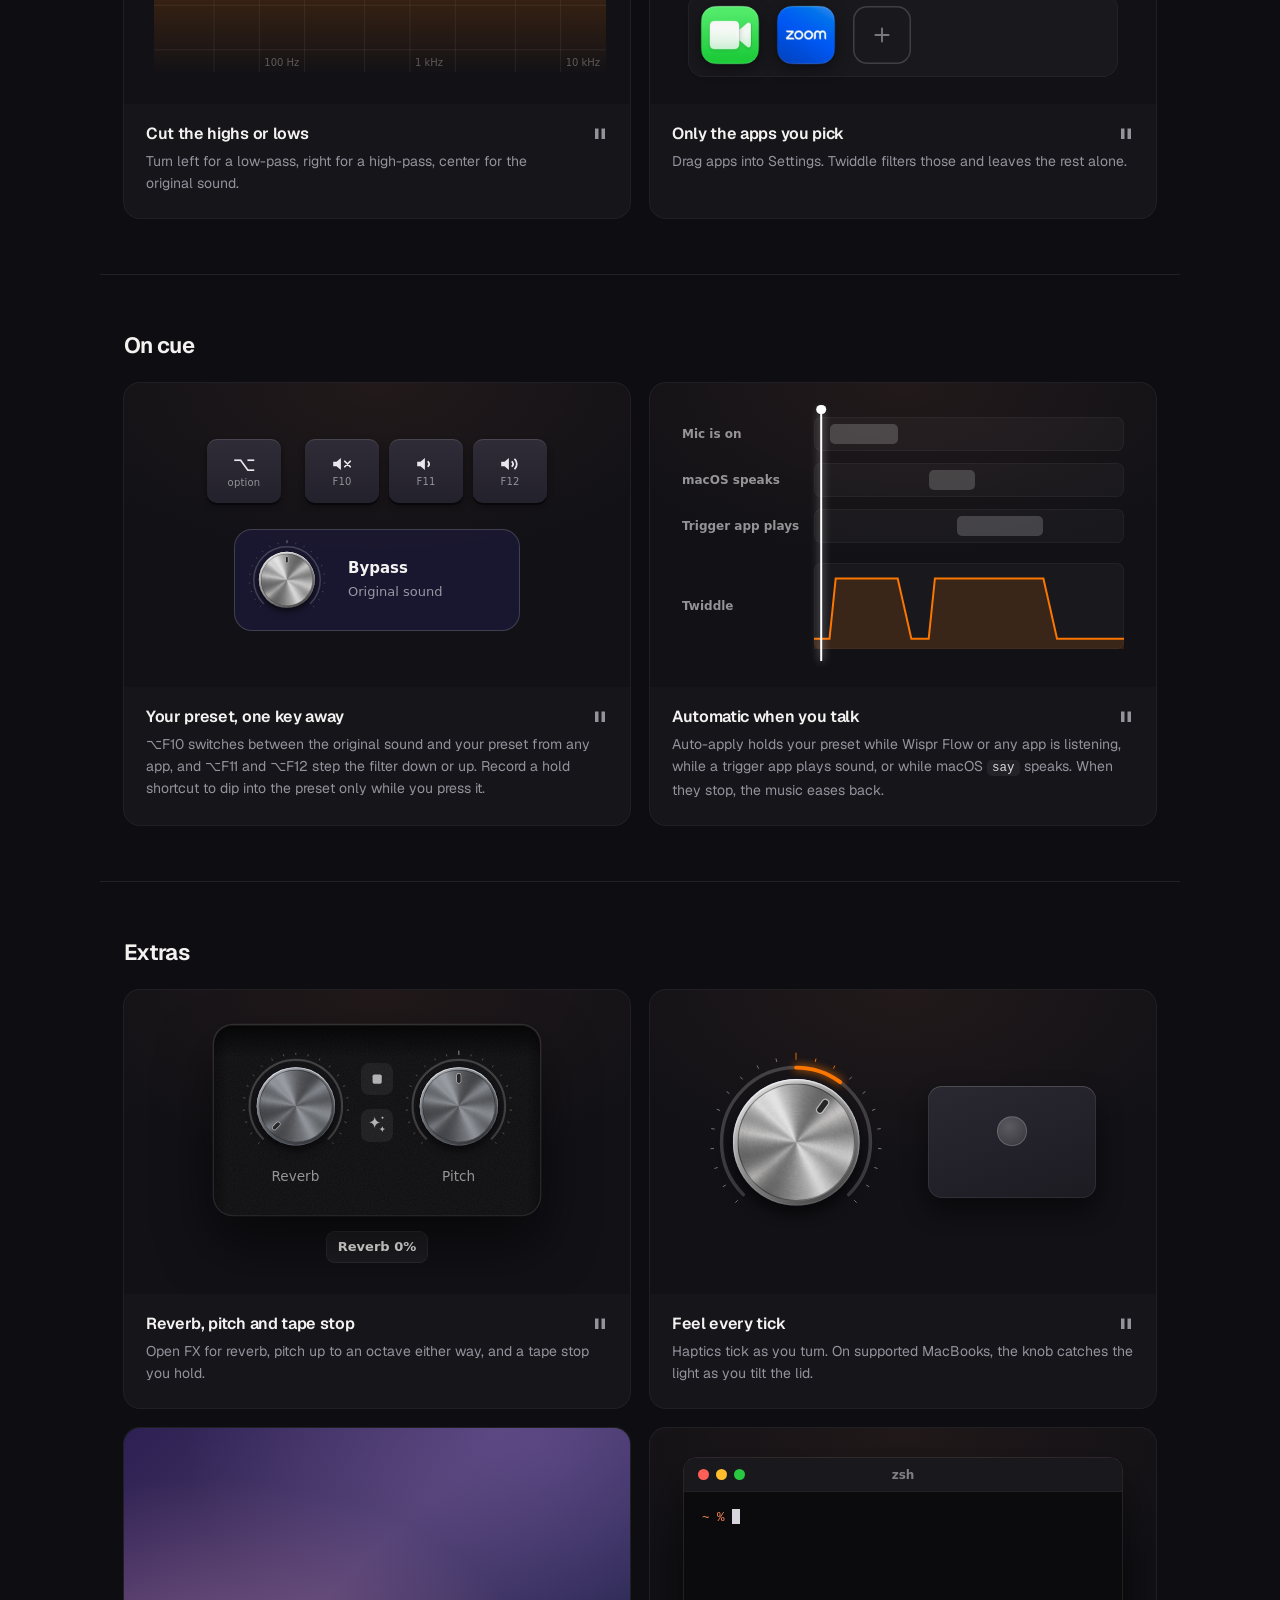
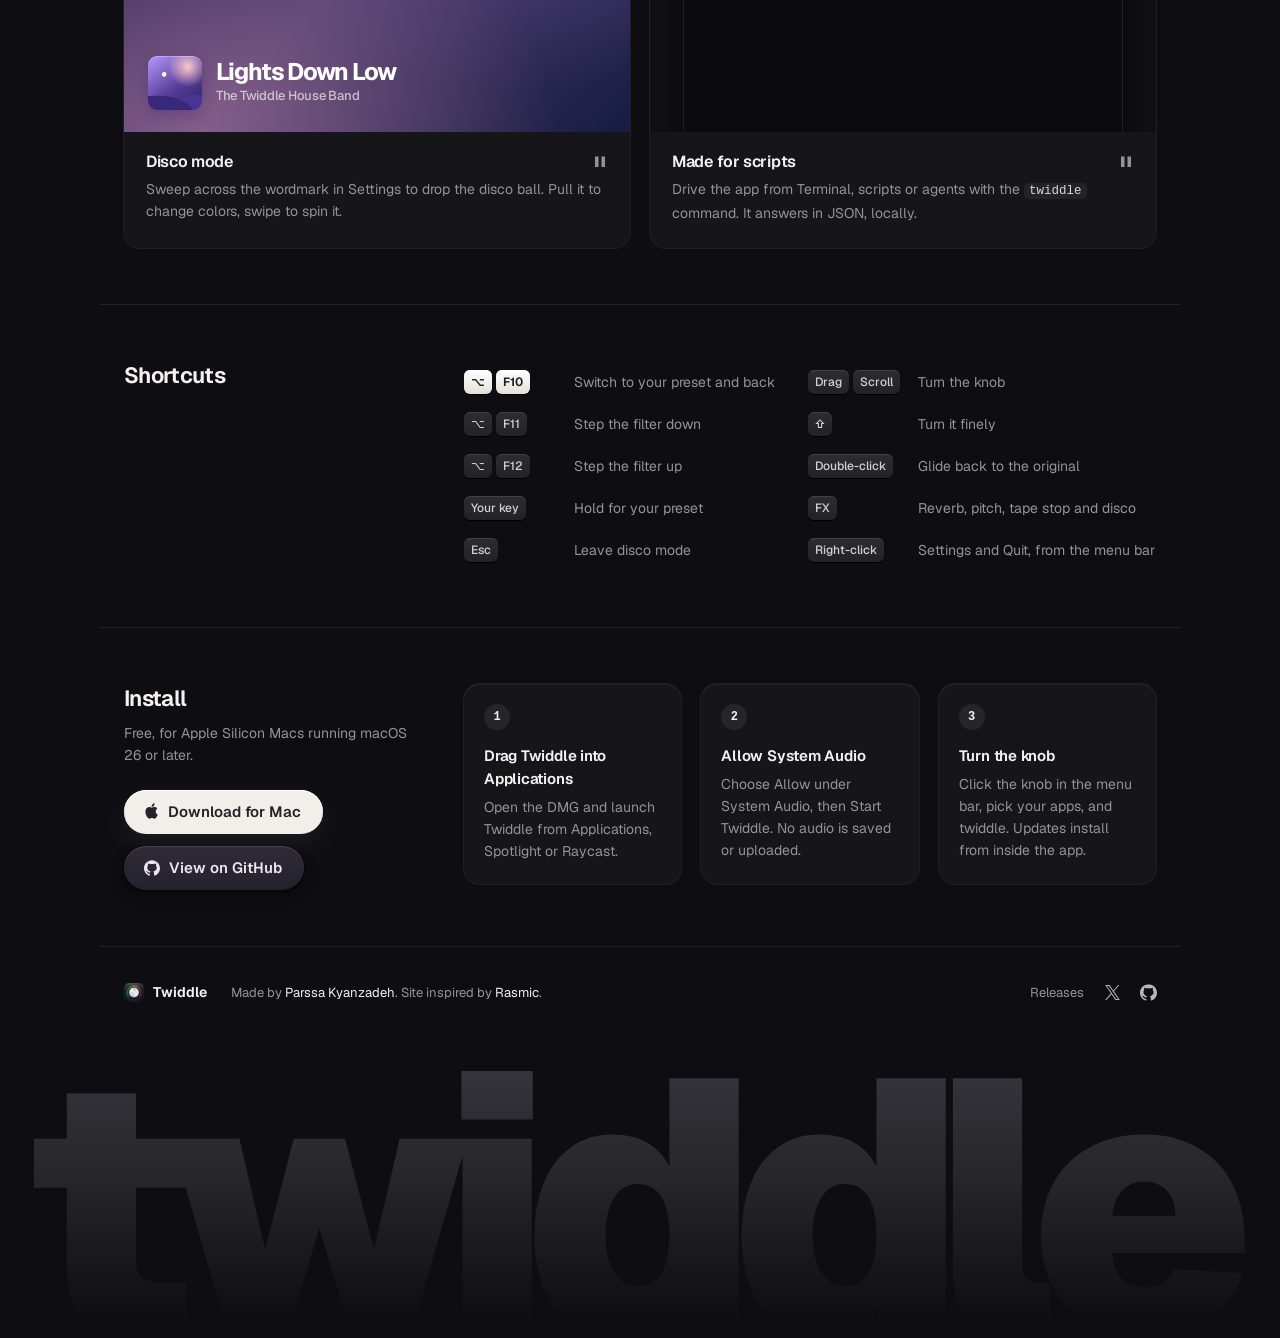
==== commit 9a40e533: "Credit Rasmic for the site inspiration in the footer Co-Authored-By: Claude Opus 5.5 <noreply@anthro" ====
--- a/site/index.html
+++ b/site/index.html
@@ -351,7 +351,7 @@
   <footer class="footer">
     <div class="footer-bar">
       <div class="footer-brand"><img src="assets/icon.png" width="20" height="20" alt=""><span>Twiddle</span></div>
-      <p>Made by <a href="https://x.com/ParssaKyanzadeh" data-track="x:footer">Parssa Kyanzadeh</a>.</p>
+      <p>Made by <a href="https://x.com/ParssaKyanzadeh" data-track="x:footer">Parssa Kyanzadeh</a>. Site inspired by <a href="https://x.com/Rasmic" data-track="x:rasmic">Rasmic</a>.</p>
       <nav class="footer-links" aria-label="Footer">
         <a href="https://github.com/parssak/twiddle/releases">Releases</a>
         <a class="footer-icon" href="https://x.com/ParssaKyanzadeh" aria-label="Parssa Kyanzadeh on X"><img src="assets/x.svg" width="15" height="15" alt=""></a>
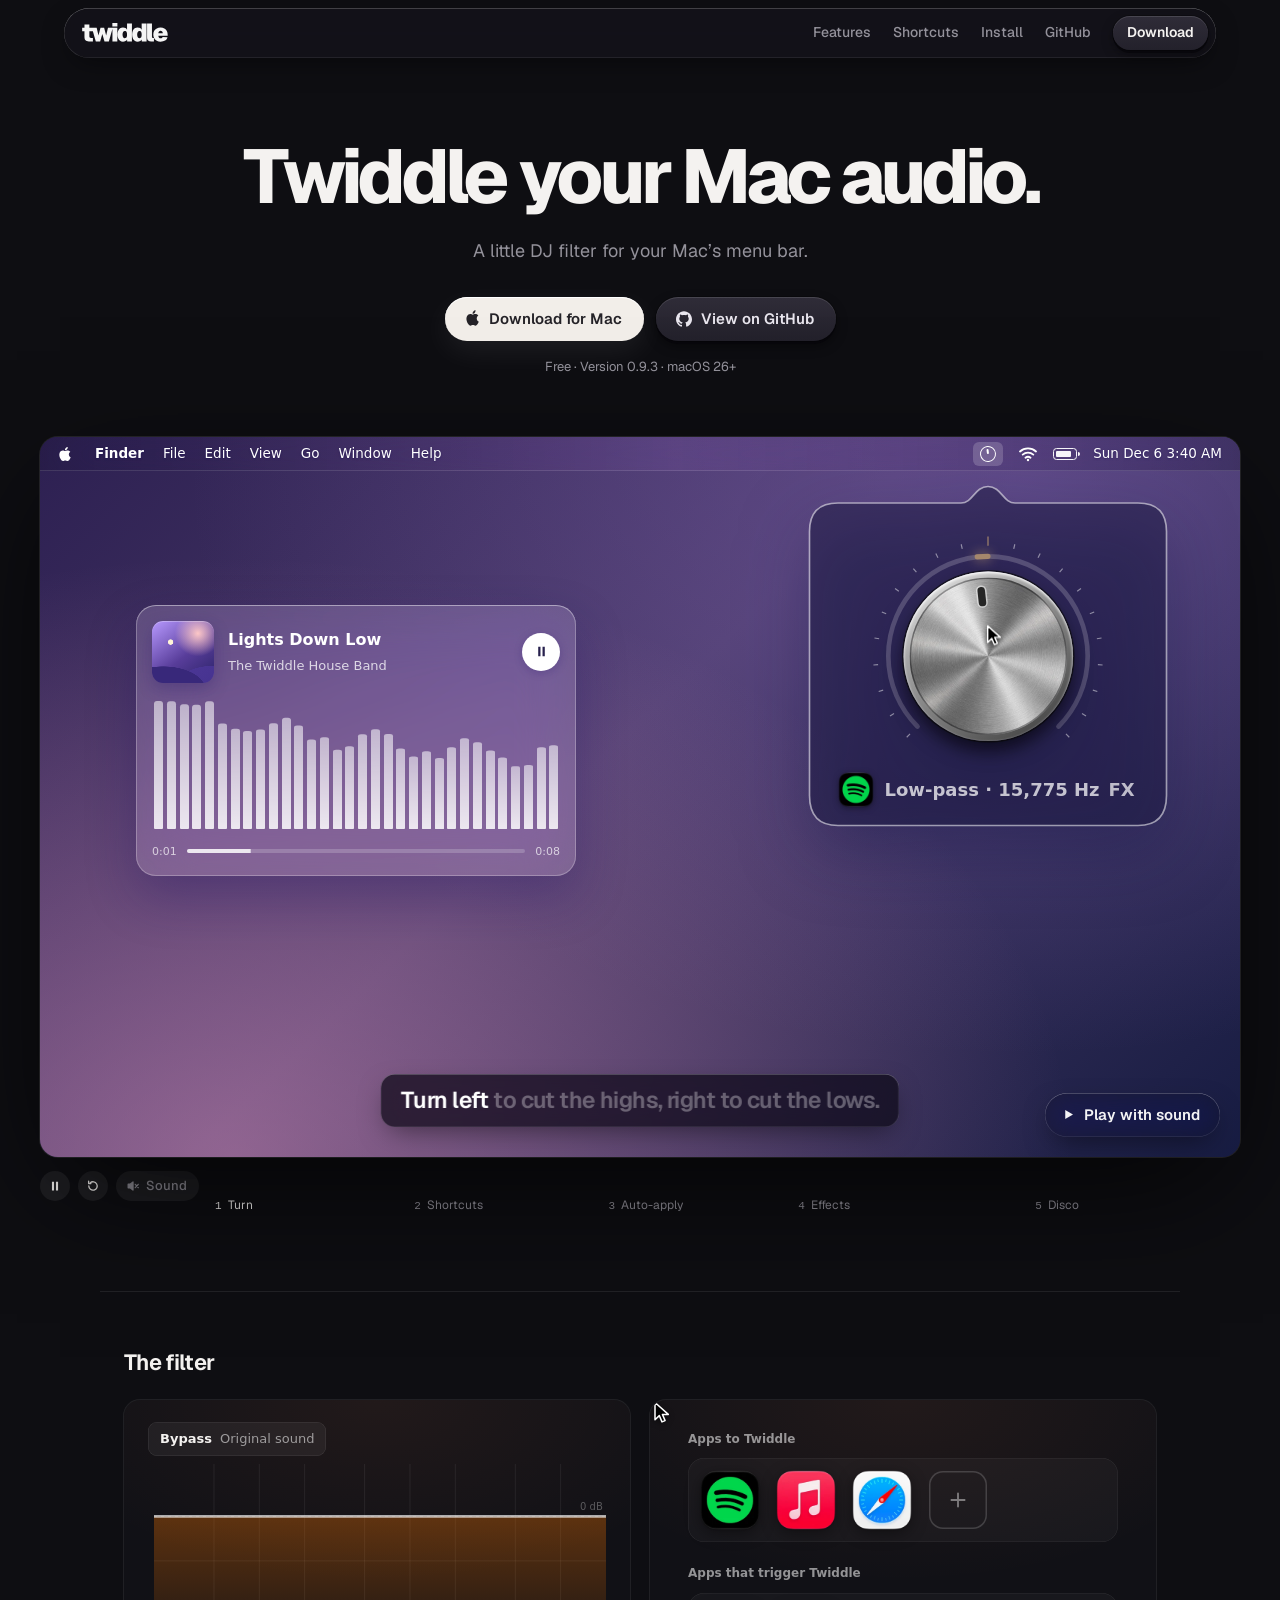
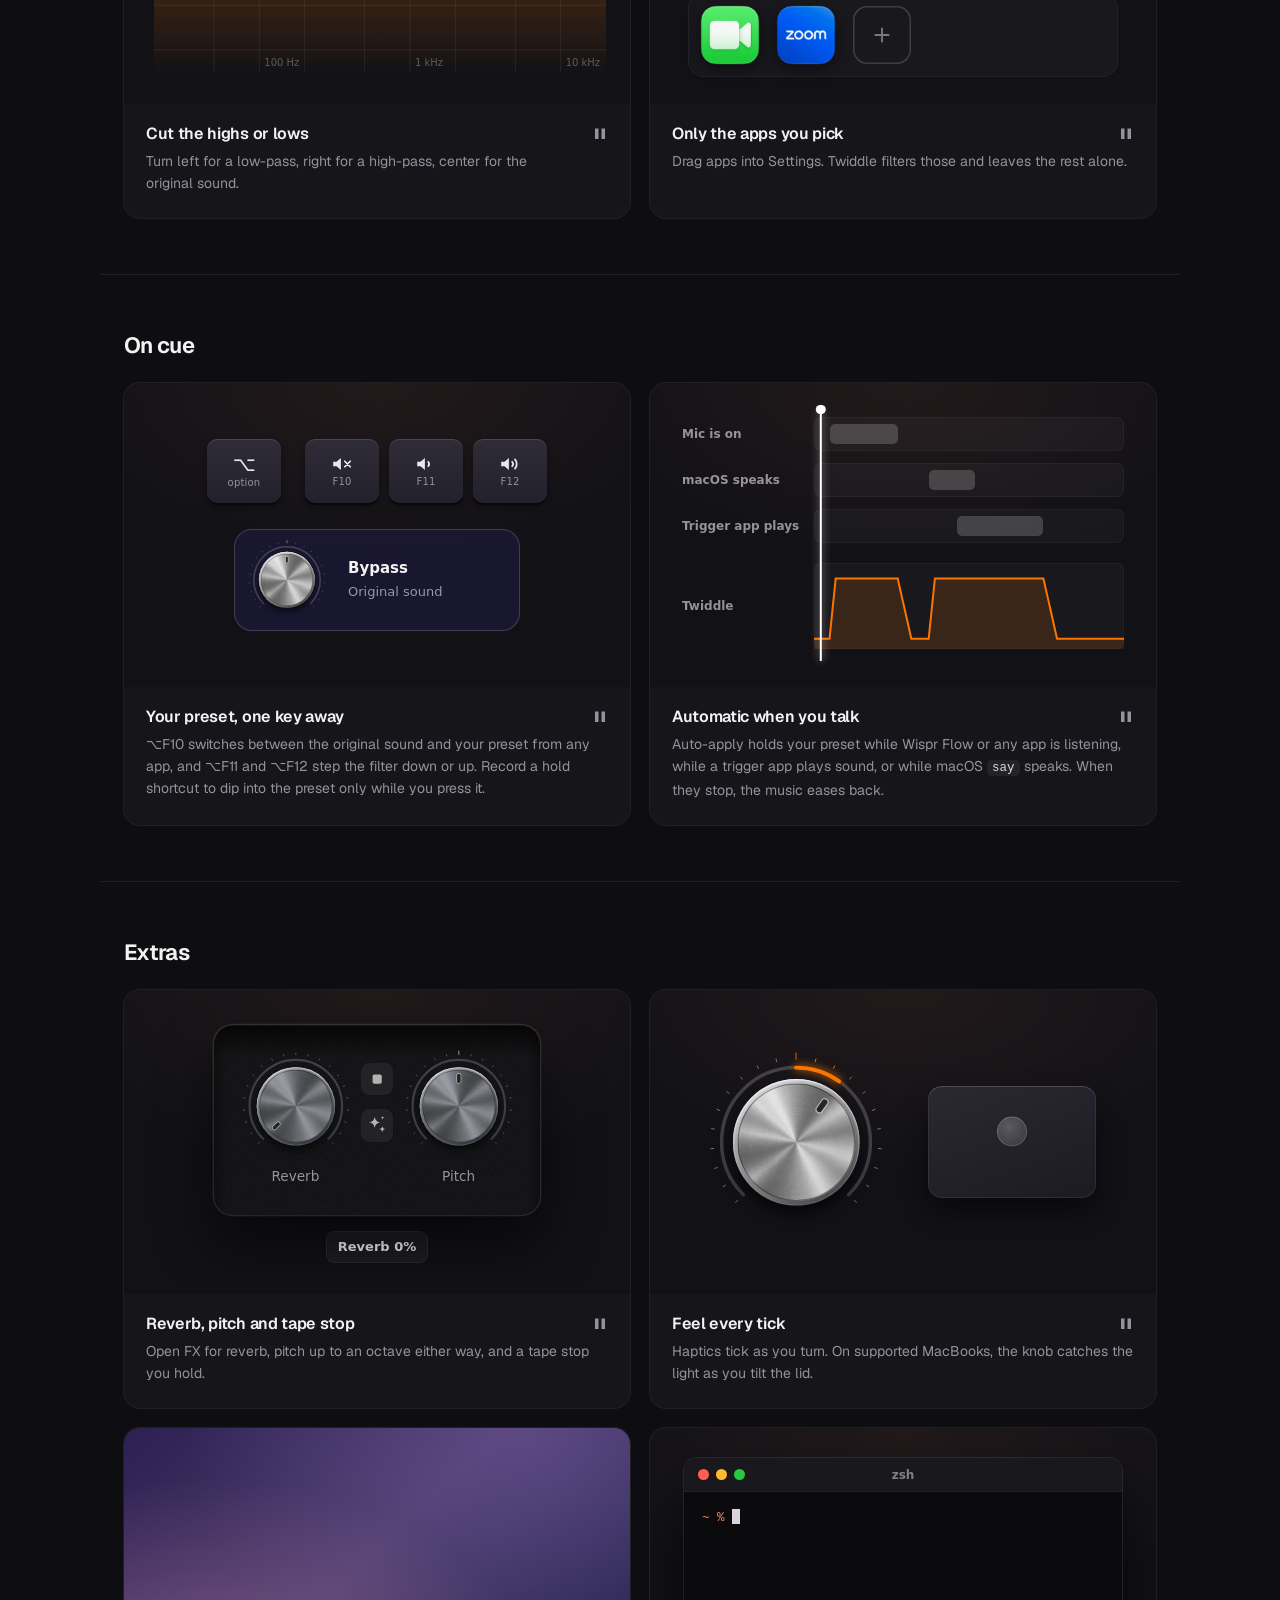
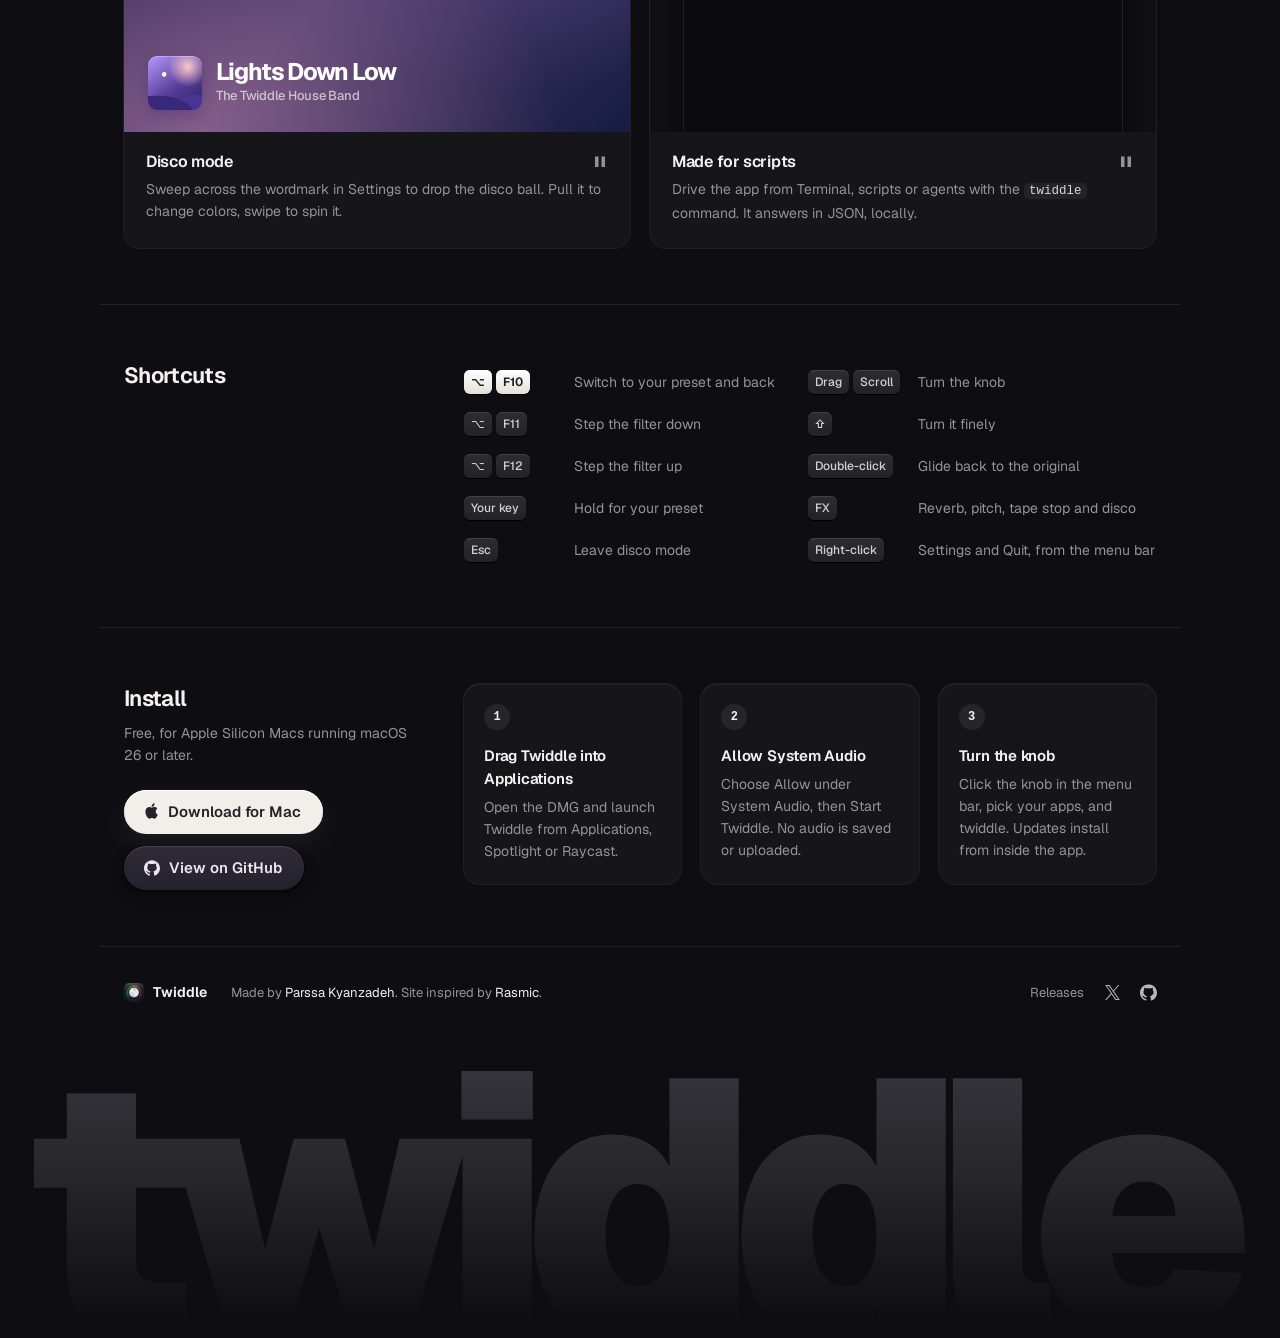
==== commit 00b479fe: "Add a social preview image for twiddle.fun Render a 1200 × 630 Open Graph image from Assets/OG/og.ht" ====
--- a/site/index.html
+++ b/site/index.html
@@ -10,6 +10,11 @@
   <meta property="og:description" content="A little DJ filter for your Mac’s menu bar. Free to download.">
   <meta property="og:type" content="website">
   <meta property="og:url" content="https://twiddle.fun/">
+  <meta property="og:image" content="https://twiddle.fun/assets/og.png?v=13e94f5991">
+  <meta property="og:image:width" content="1200">
+  <meta property="og:image:height" content="630">
+  <meta property="og:image:alt" content="The Twiddle app icon, a metal knob with a glowing arc, above the words “Twiddle your Mac audio.”">
+  <meta name="twitter:card" content="summary_large_image">
   <link rel="canonical" href="https://twiddle.fun/">
   <link rel="icon" type="image/png" href="assets/icon.png">
   <link rel="apple-touch-icon" href="assets/icon-224.jpg">
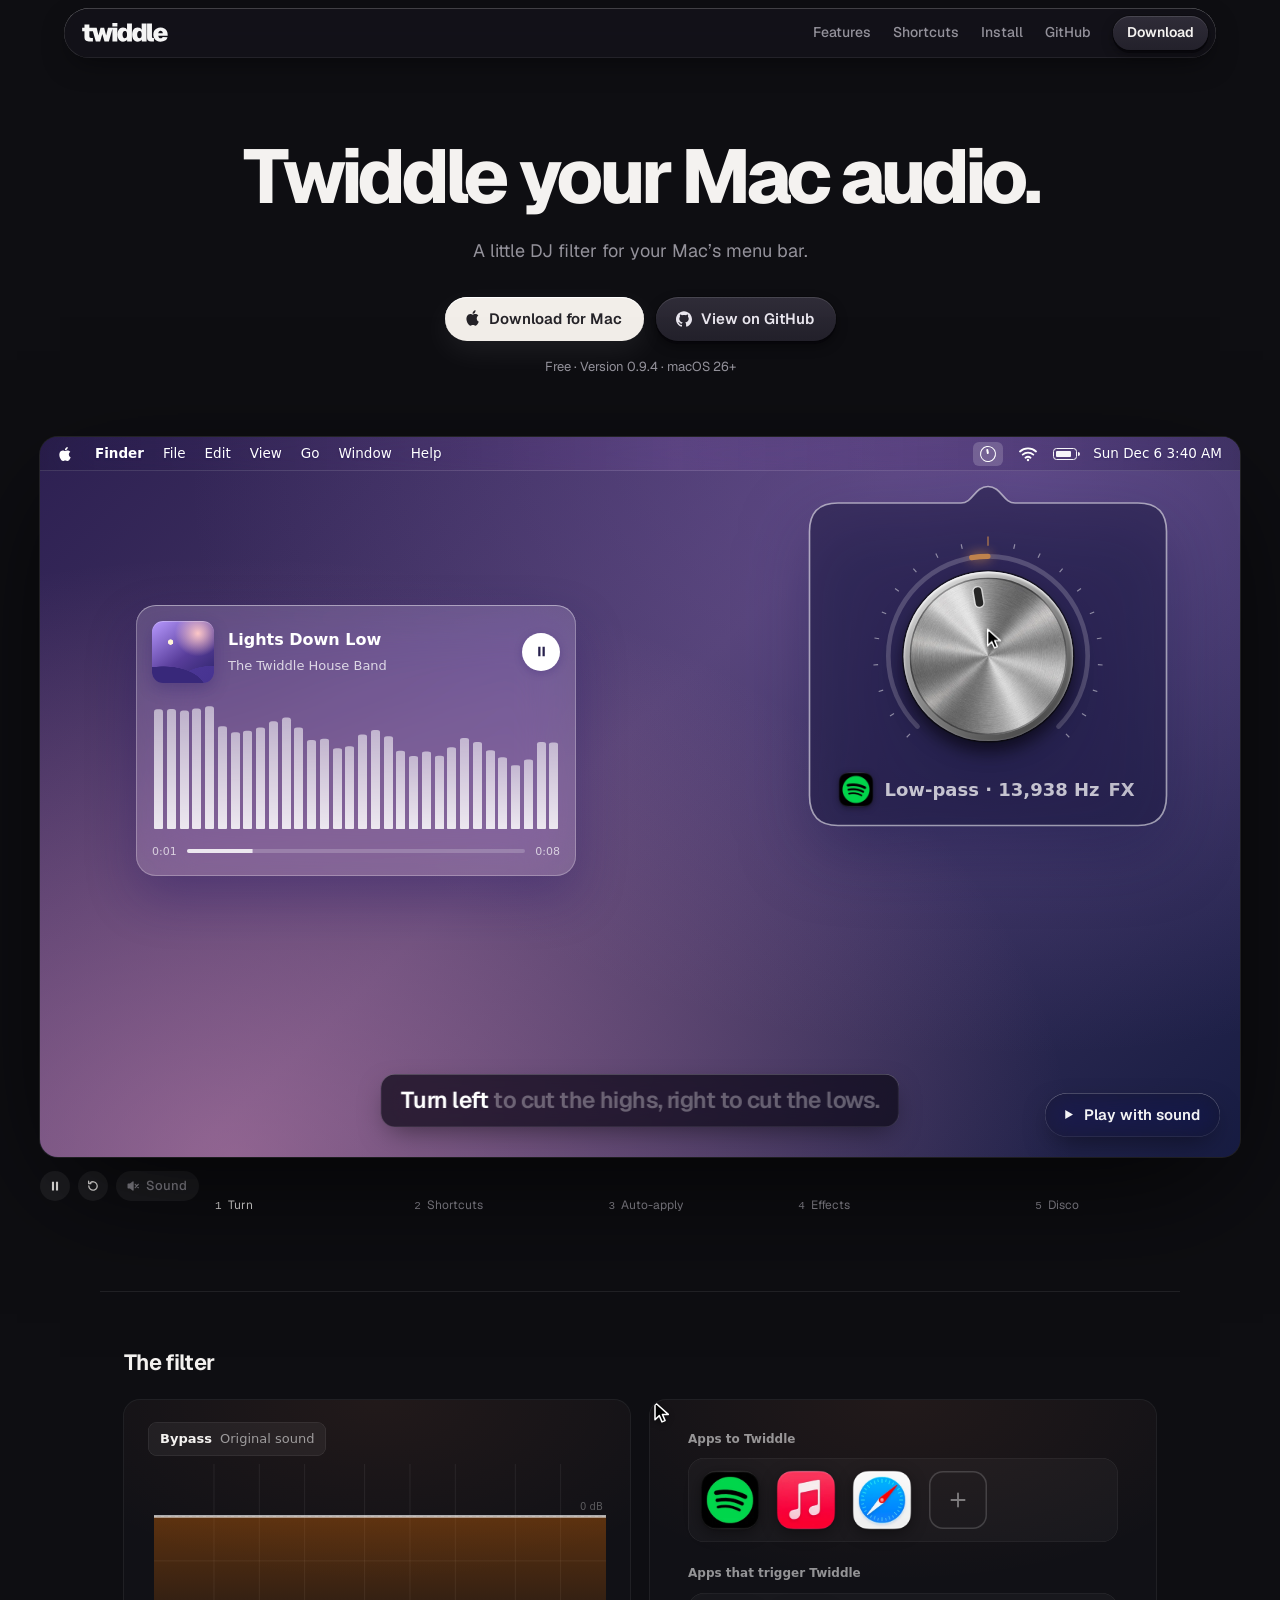
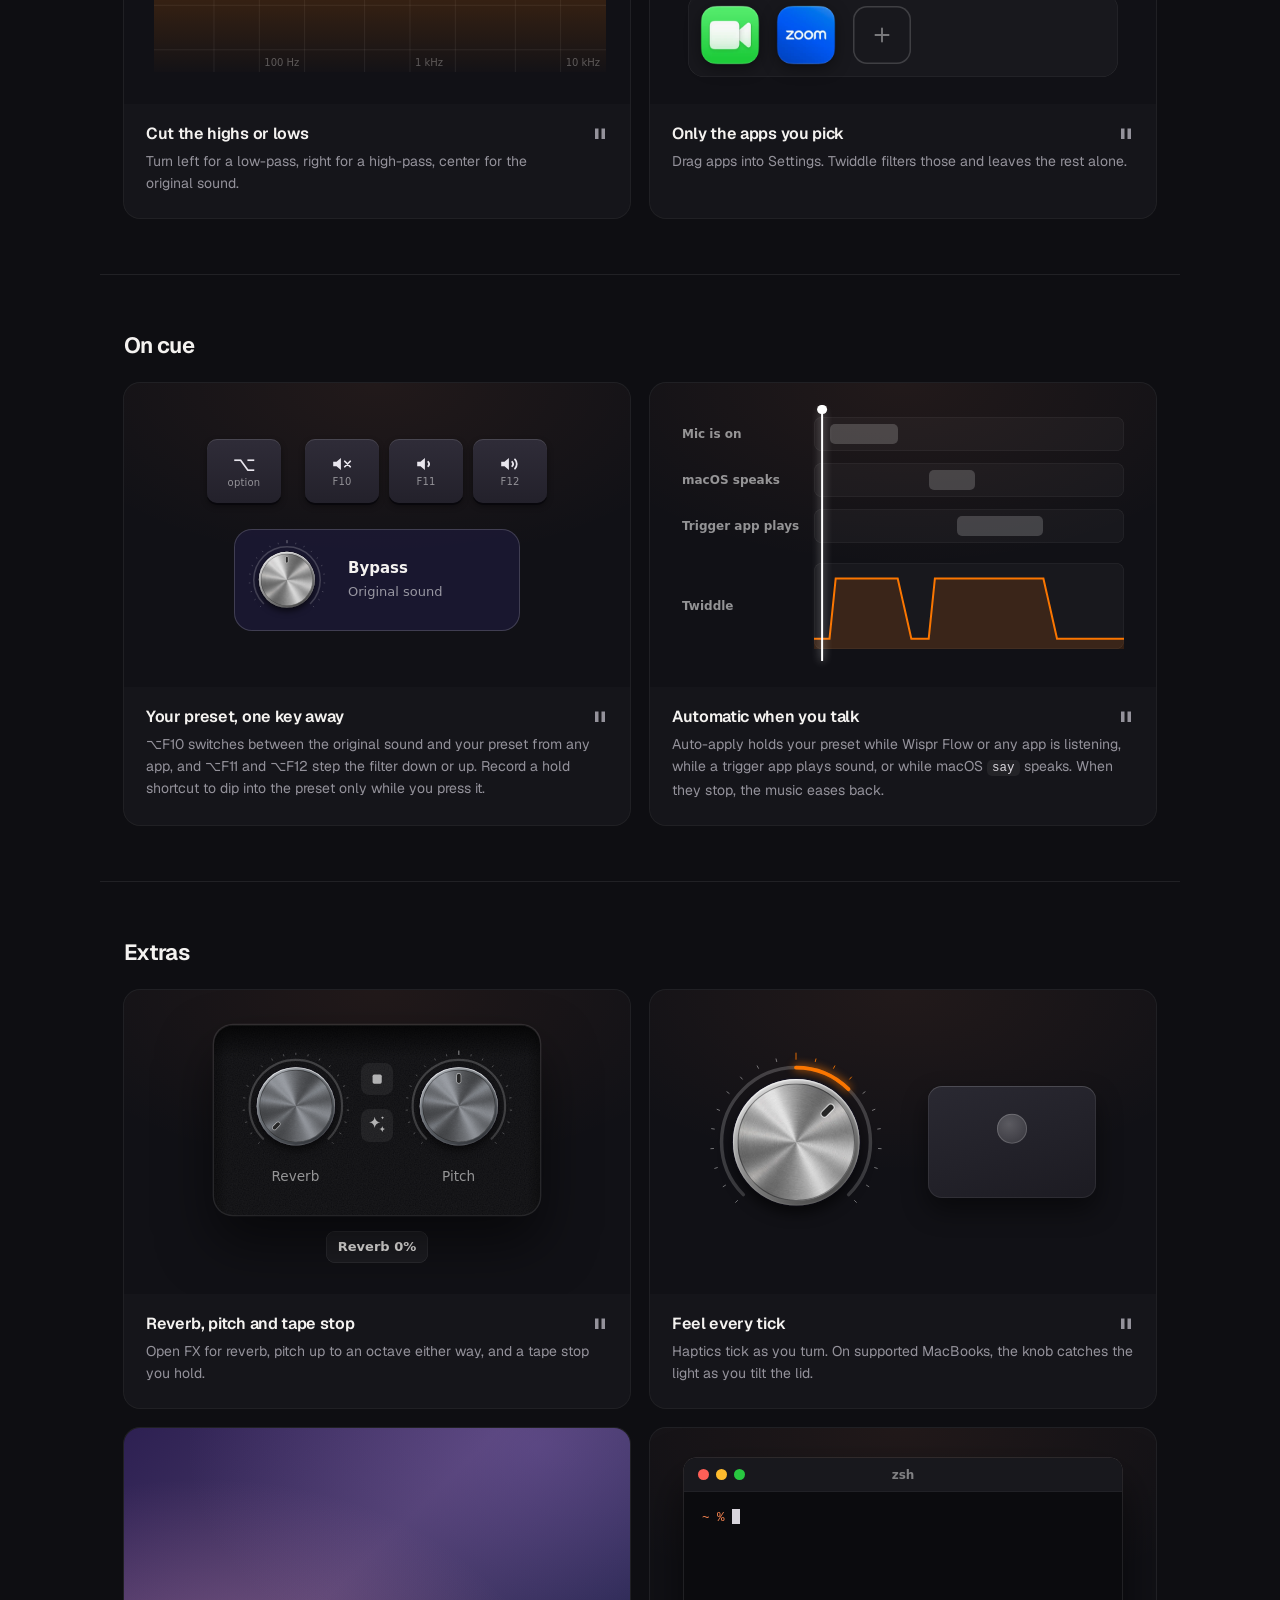
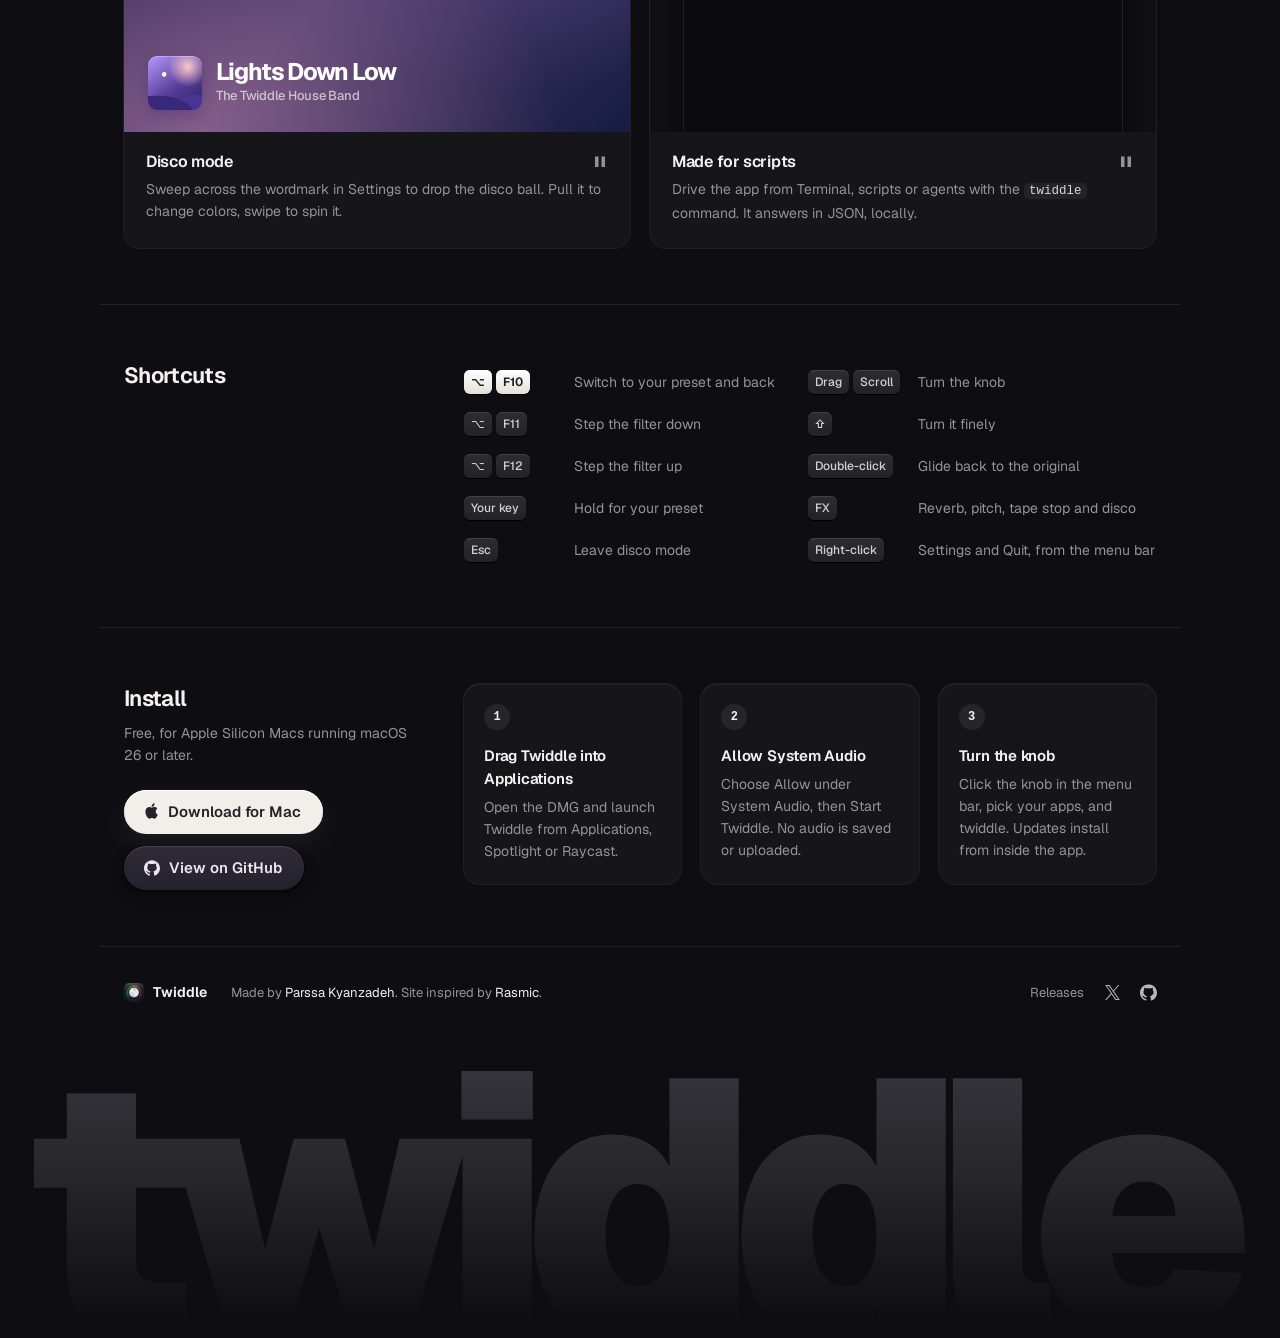
==== commit ea60f77b: "Publish 0.9.4 website links and signed update feed Point the three download links and the hero versi" ====
--- a/site/index.html
+++ b/site/index.html
@@ -36,7 +36,7 @@
         <a class="link" href="#shortcuts">Shortcuts</a>
         <a class="link" href="#install">Install</a>
         <a class="link" href="https://github.com/parssak/twiddle" data-track="github:nav">GitHub</a>
-        <a class="pill" href="https://github.com/parssak/twiddle/releases/download/v0.9.3/Twiddle-0.9.3-arm64.dmg" data-track="download:nav">Download</a>
+        <a class="pill" href="https://github.com/parssak/twiddle/releases/download/v0.9.4/Twiddle-0.9.4-arm64.dmg" data-track="download:nav">Download</a>
       </nav>
     </div>
   </header>
@@ -48,7 +48,7 @@
       <p class="lede">A little DJ filter for your Mac’s menu bar.</p>
       <div class="cta">
         <div class="actions">
-          <a class="button solid" href="https://github.com/parssak/twiddle/releases/download/v0.9.3/Twiddle-0.9.3-arm64.dmg" data-track="download:hero">
+          <a class="button solid" href="https://github.com/parssak/twiddle/releases/download/v0.9.4/Twiddle-0.9.4-arm64.dmg" data-track="download:hero">
             <svg class="apple" viewBox="0 0 17 21" aria-hidden="true"><path d="M11.2 4.3c.6-.8 1-1.8.9-2.8-.9 0-2 .6-2.6 1.4-.6.7-1.1 1.7-.9 2.7 1 .1 2-.5 2.6-1.3zM12.1 5.8c-1.4-.1-2.7.8-3.3.8-.7 0-1.7-.8-2.9-.8C4.4 5.9 3 6.8 2.2 8.1c-1.6 2.7-.4 6.8 1.1 9 .8 1.1 1.7 2.3 2.8 2.3 1.1 0 1.6-.7 2.9-.7 1.4 0 1.8.7 2.9.7 1.2 0 2-1.1 2.7-2.2.9-1.3 1.2-2.5 1.2-2.6 0 0-2.4-.9-2.4-3.6 0-2.2 1.8-3.3 1.9-3.4-1-1.5-2.6-1.7-3.2-1.7z"/></svg>
             Download for Mac
           </a>
@@ -57,7 +57,7 @@
             View on GitHub
           </a>
         </div>
-        <p class="meta">Free · Version 0.9.3 · macOS 26+</p>
+        <p class="meta">Free · Version 0.9.4 · macOS 26+</p>
       </div>
     </section>
 
@@ -335,7 +335,7 @@
         <h2 id="install-title">Install</h2>
         <p>Free, for Apple Silicon Macs running macOS 26 or later.</p>
         <div class="actions">
-          <a class="button solid" href="https://github.com/parssak/twiddle/releases/download/v0.9.3/Twiddle-0.9.3-arm64.dmg" data-track="download:install">
+          <a class="button solid" href="https://github.com/parssak/twiddle/releases/download/v0.9.4/Twiddle-0.9.4-arm64.dmg" data-track="download:install">
             <svg class="apple" viewBox="0 0 17 21" aria-hidden="true"><path d="M11.2 4.3c.6-.8 1-1.8.9-2.8-.9 0-2 .6-2.6 1.4-.6.7-1.1 1.7-.9 2.7 1 .1 2-.5 2.6-1.3zM12.1 5.8c-1.4-.1-2.7.8-3.3.8-.7 0-1.7-.8-2.9-.8C4.4 5.9 3 6.8 2.2 8.1c-1.6 2.7-.4 6.8 1.1 9 .8 1.1 1.7 2.3 2.8 2.3 1.1 0 1.6-.7 2.9-.7 1.4 0 1.8.7 2.9.7 1.2 0 2-1.1 2.7-2.2.9-1.3 1.2-2.5 1.2-2.6 0 0-2.4-.9-2.4-3.6 0-2.2 1.8-3.3 1.9-3.4-1-1.5-2.6-1.7-3.2-1.7z"/></svg>
             Download for Mac
           </a>
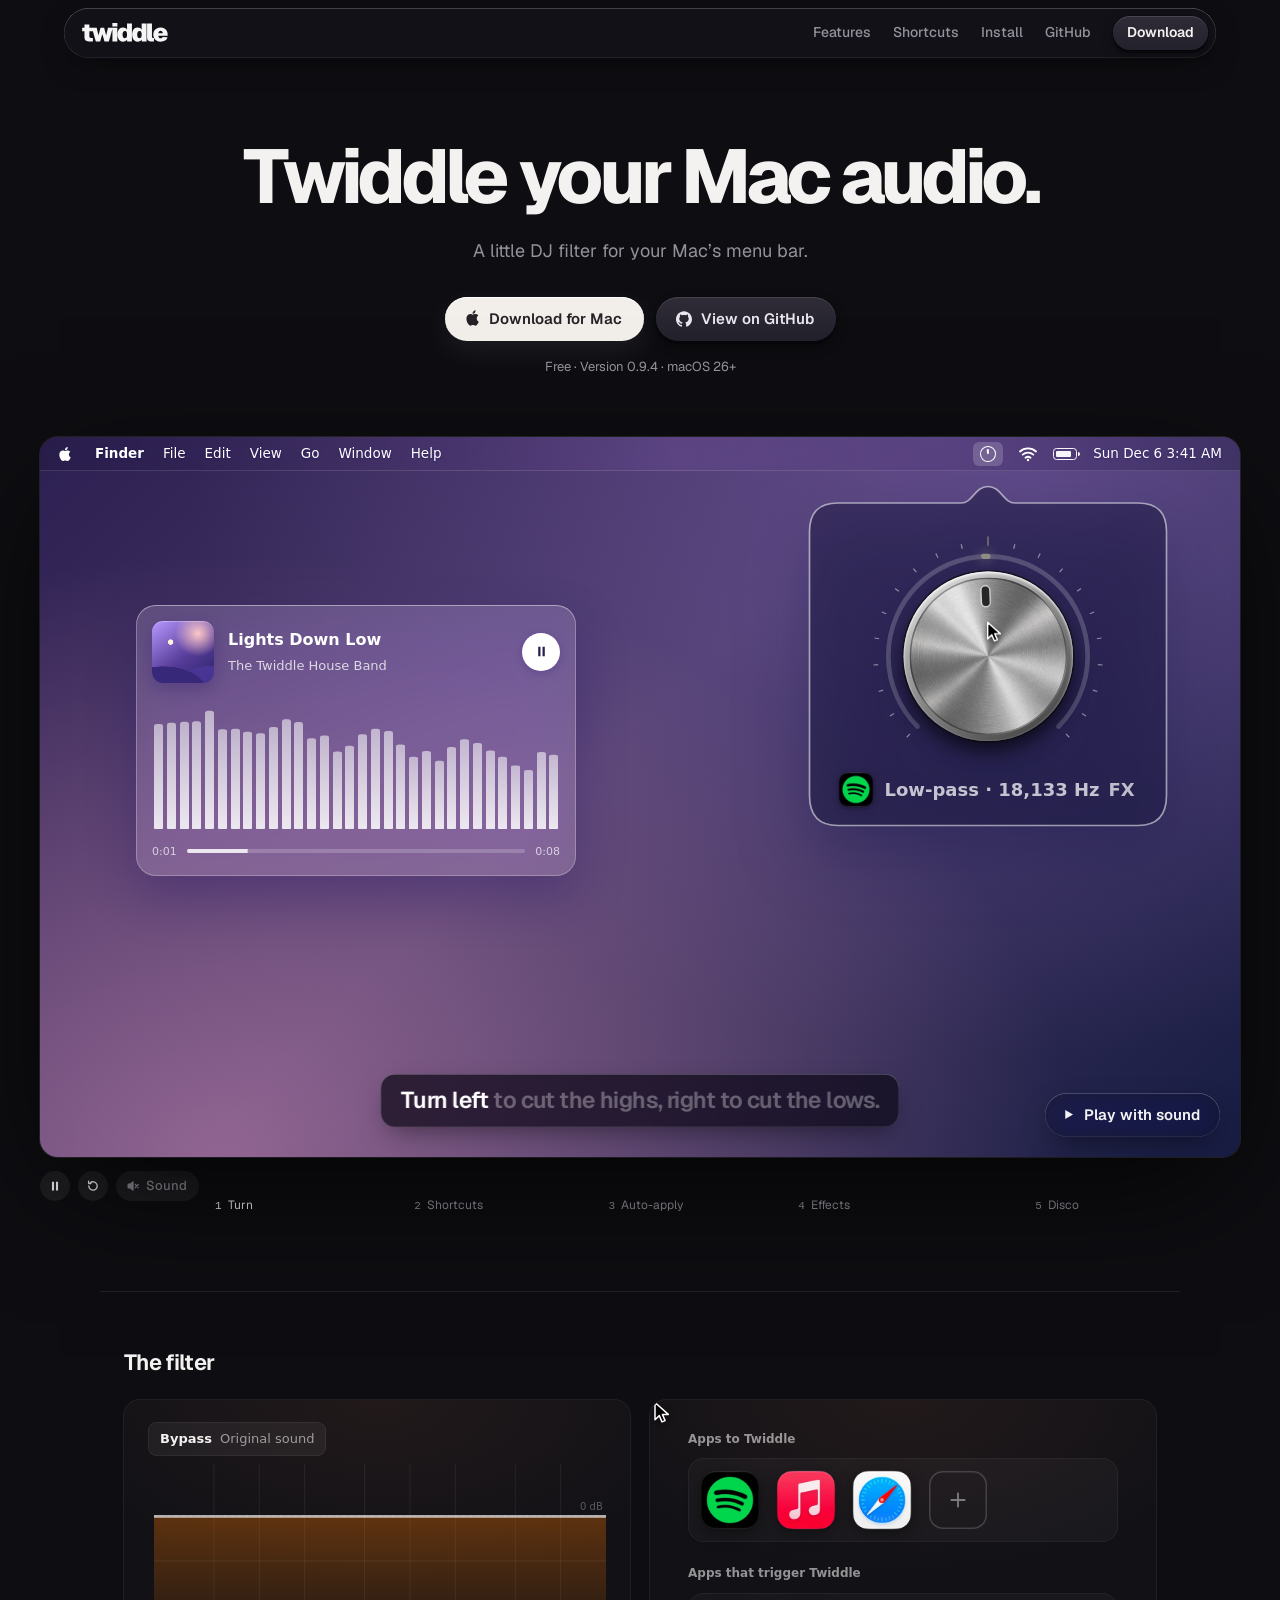
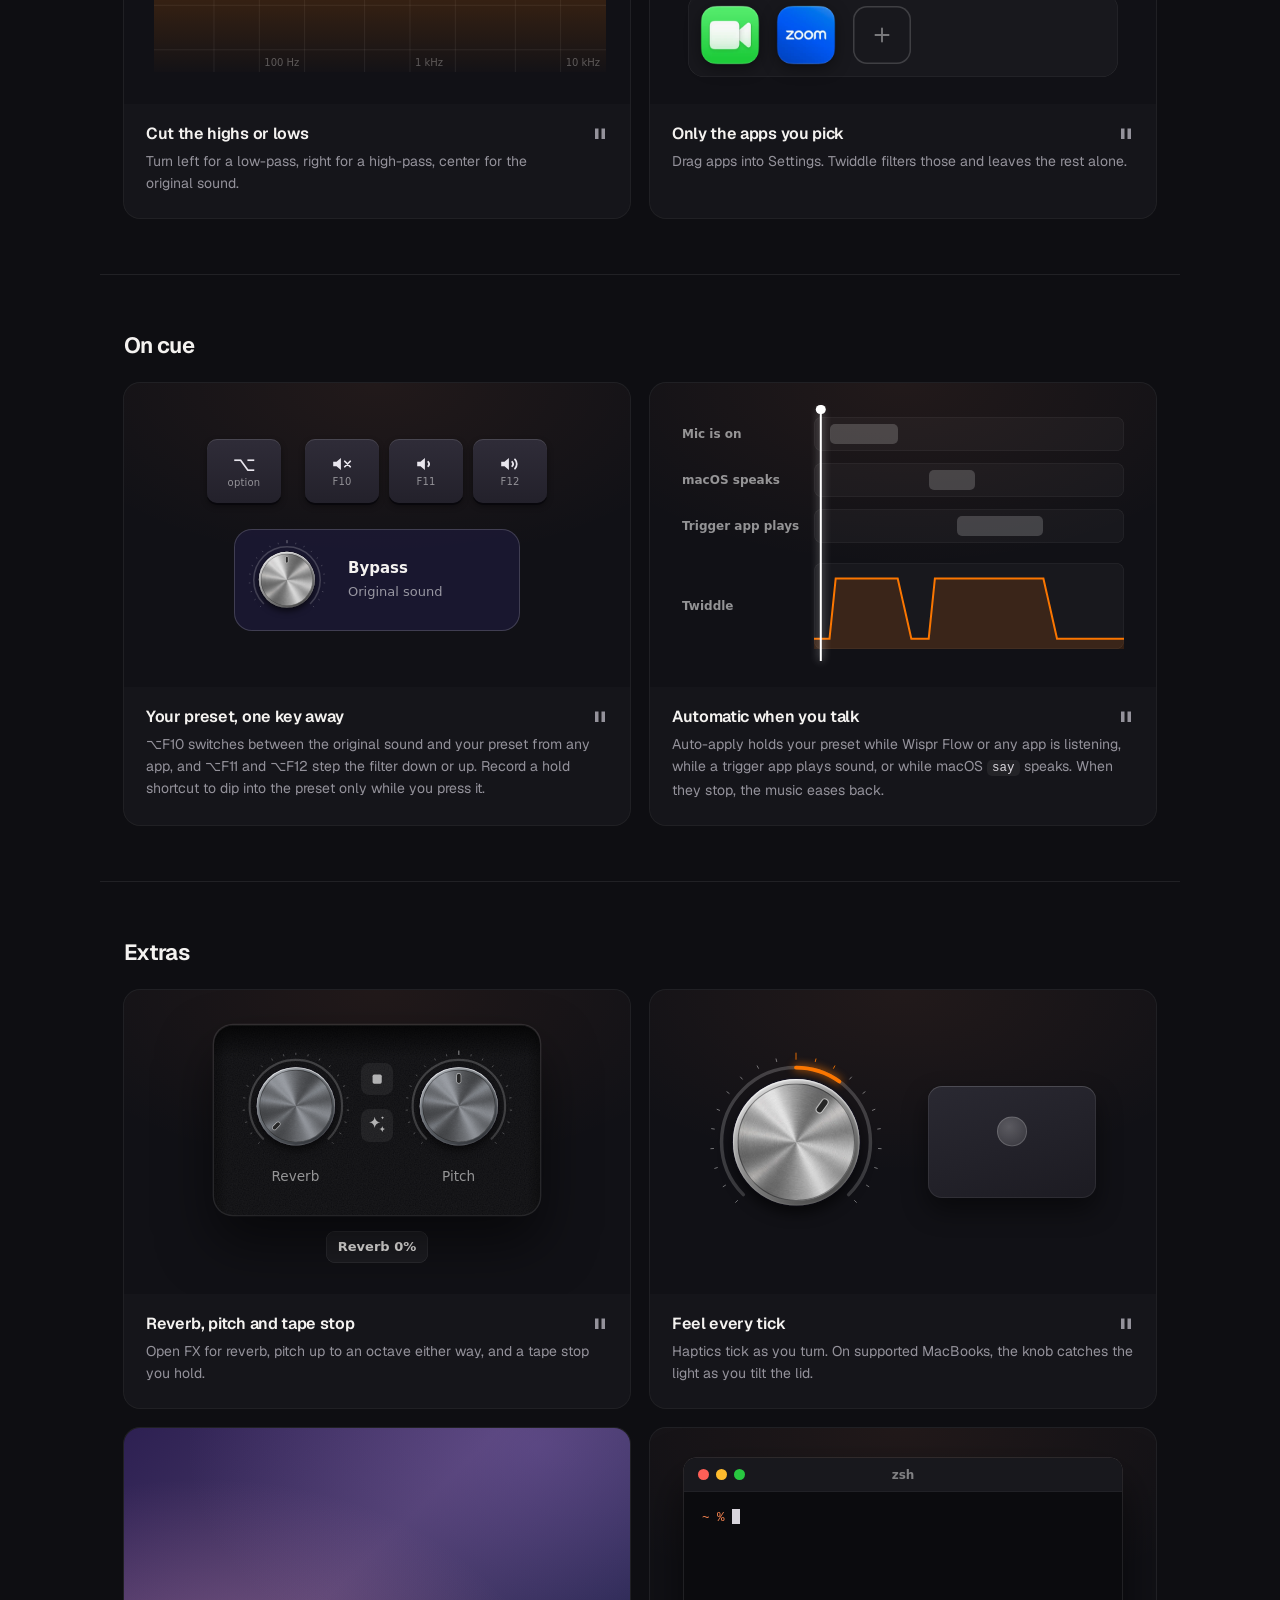
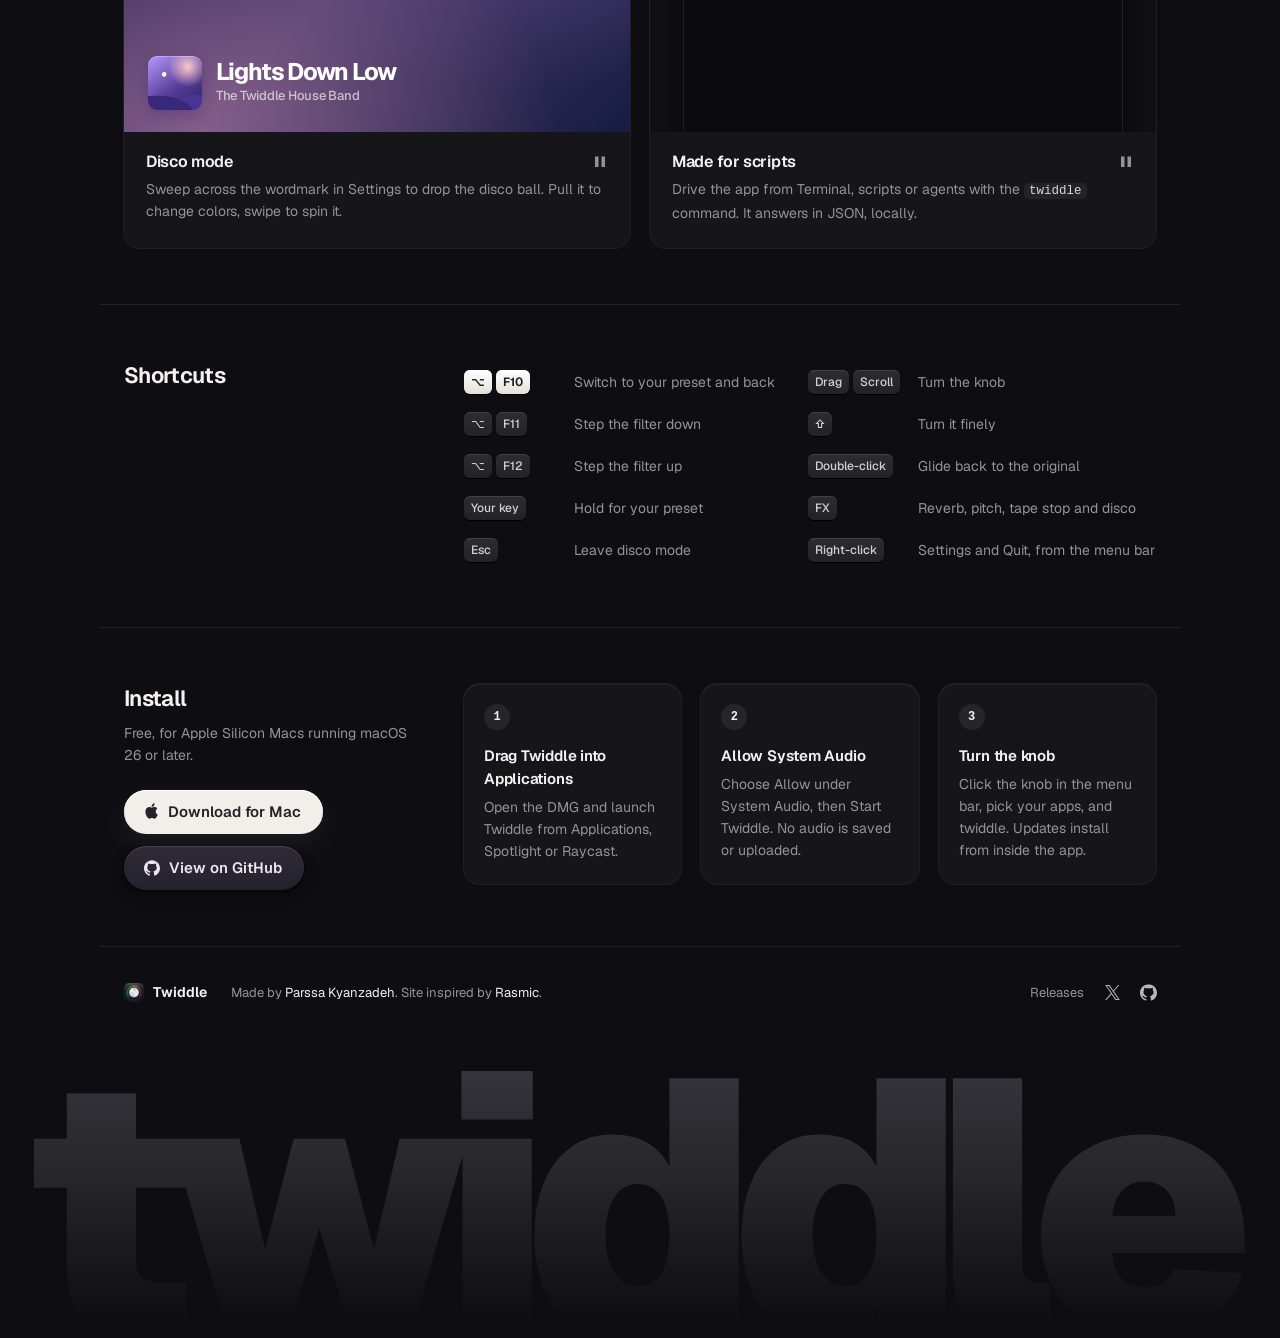
==== commit e5b54415: "Start the demo's audio when a first touch on a knob lifts Mobile browsers only let a touch start aud" ====
--- a/site/index.html
+++ b/site/index.html
@@ -22,7 +22,7 @@
   <link rel="stylesheet" href="style.css?v=1d6a764c5c">
   <script src="dial.js?v=10706b806b" defer></script>
   <script src="disco.js?v=e87fa03687" defer></script>
-  <script src="demo.js?v=25b6af1486" defer></script>
+  <script src="demo.js?v=4c26b8cd7c" defer></script>
   <script src="analytics.js?v=19cea127b1" defer></script>
   <script src="features.js?v=83106ce2cf" defer></script>
   <title>Twiddle your Mac audio.</title>
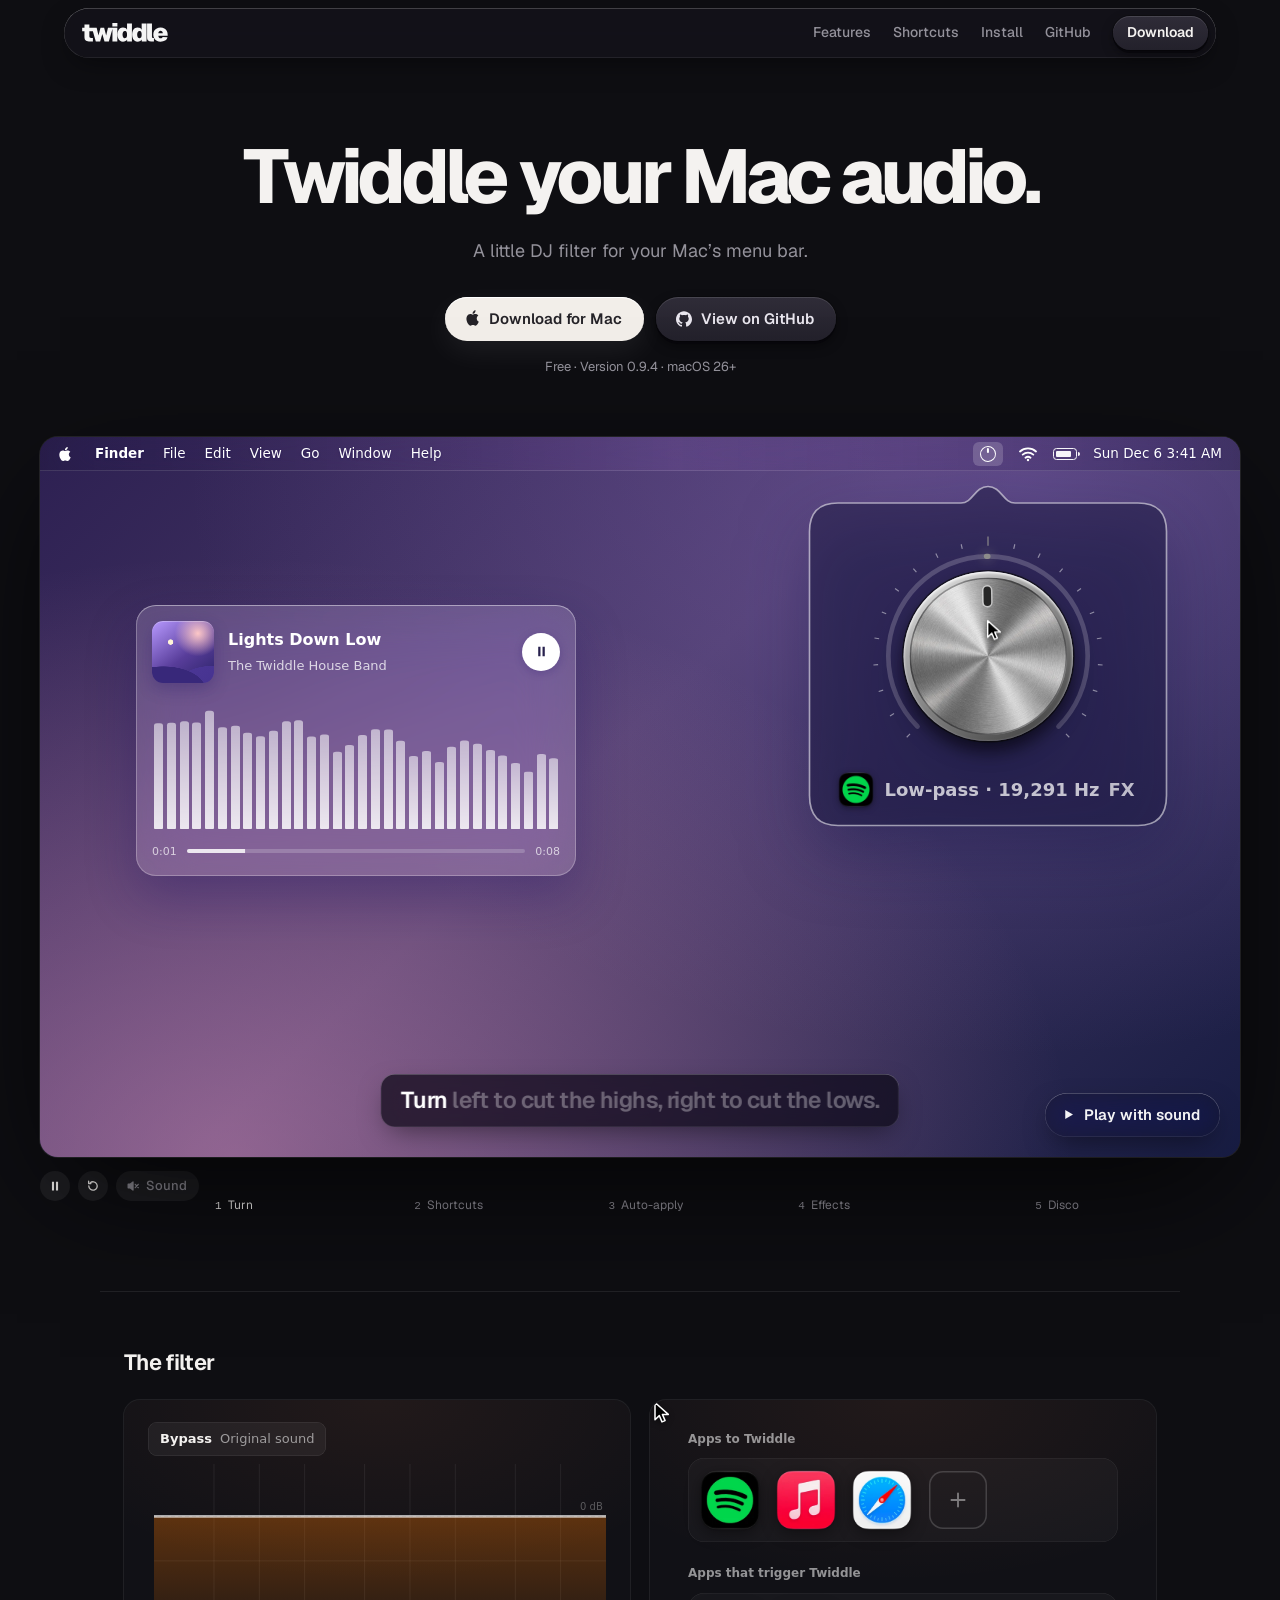
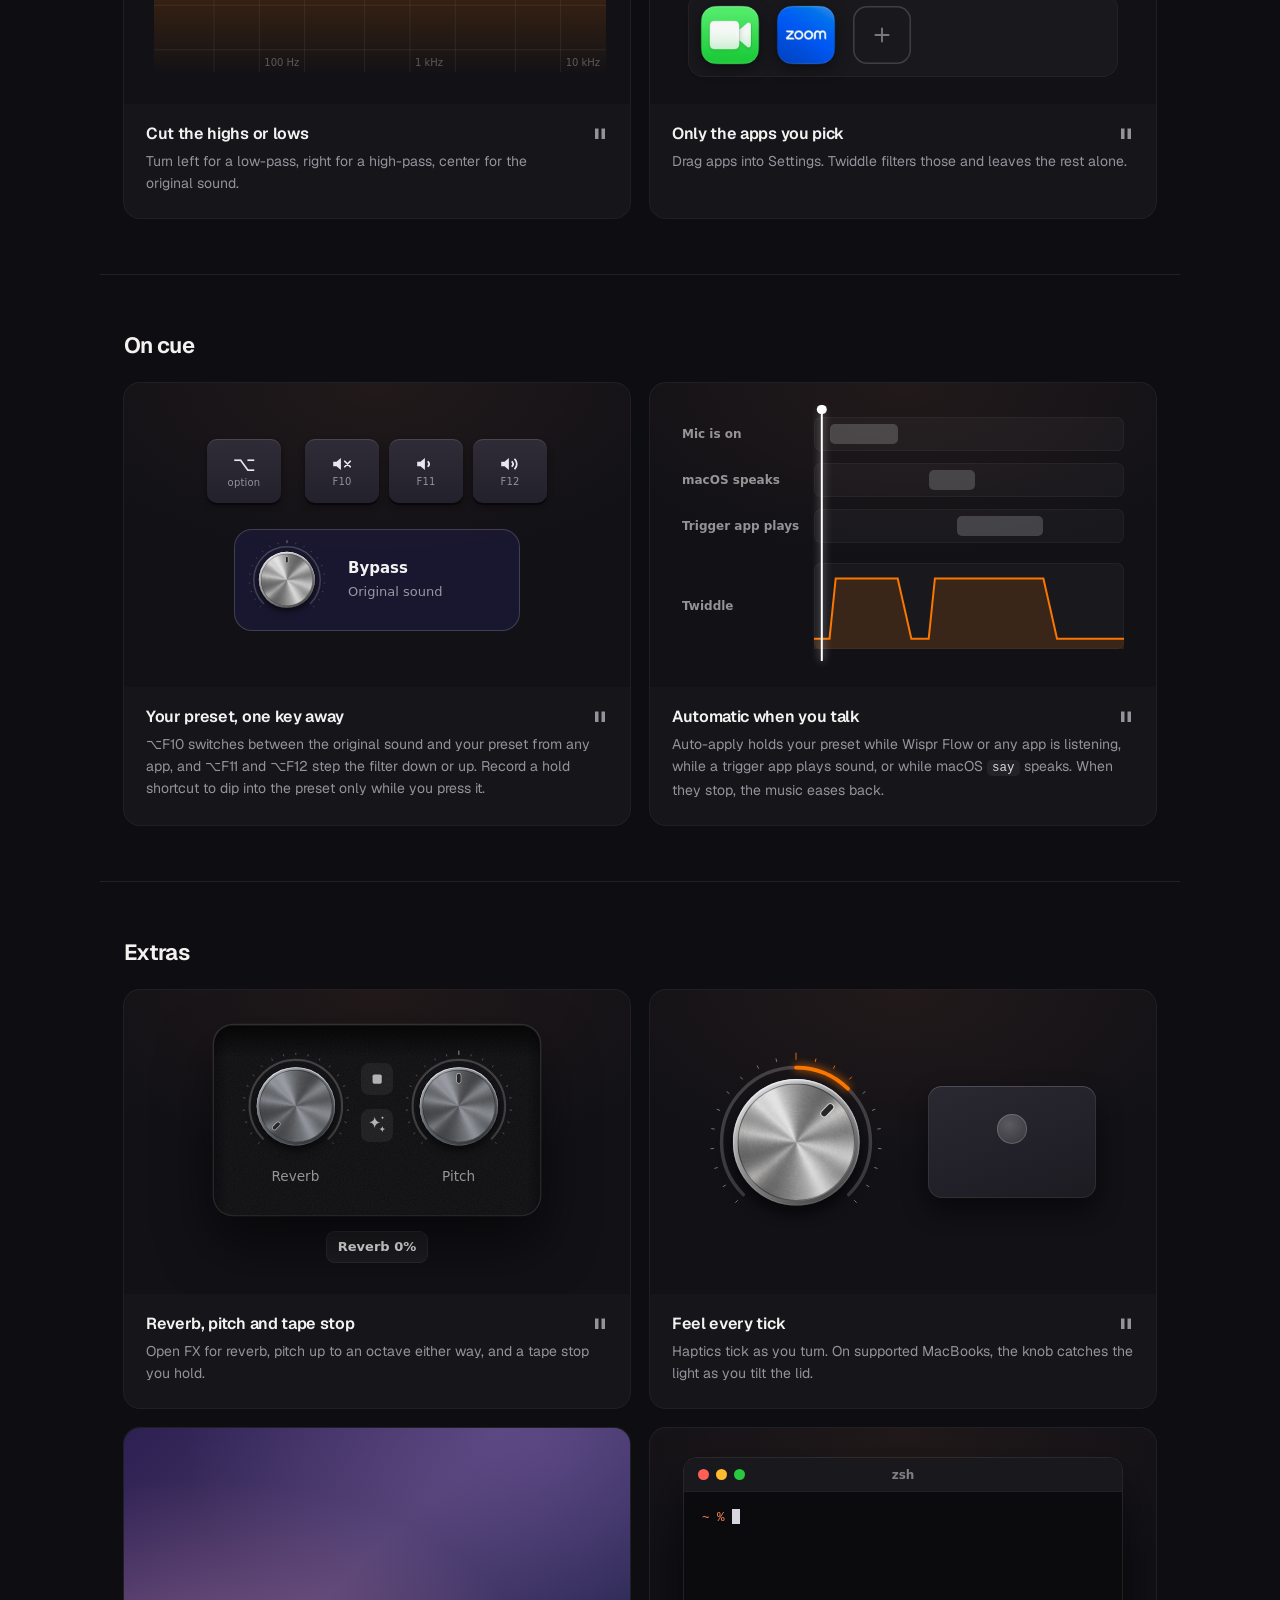
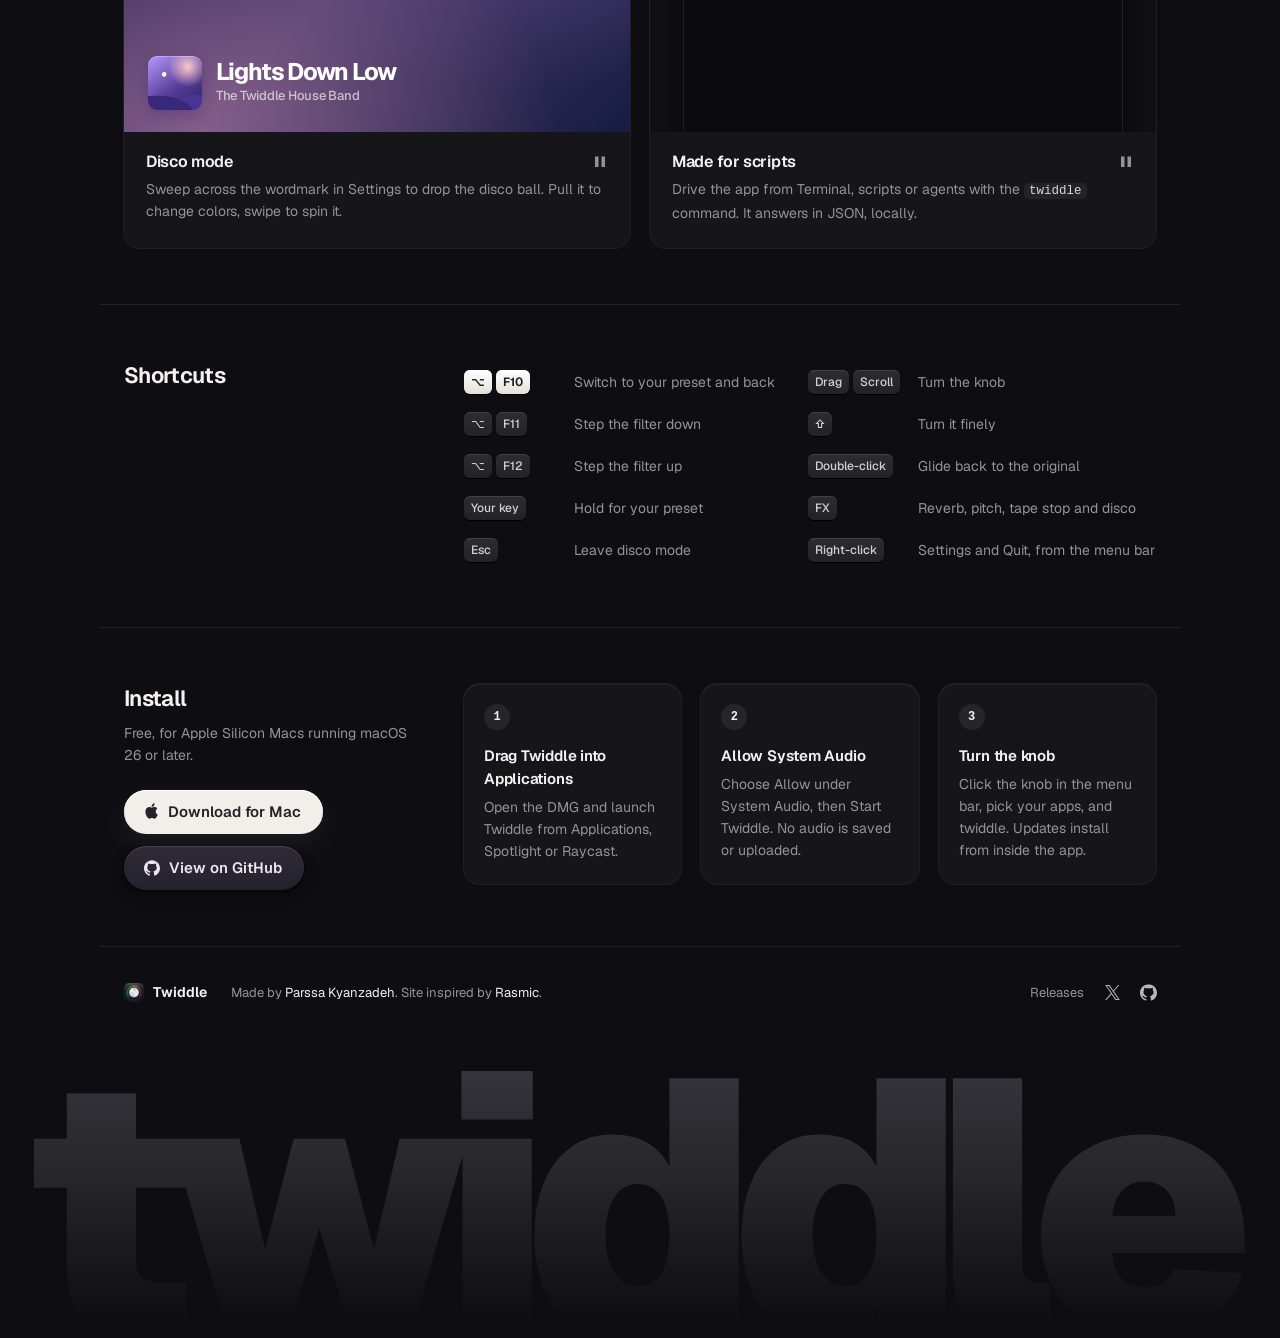
==== commit 7add7c39: "Serve the social preview from a hashed filename and add Twitter card tags Some link unfurlers ignore" ====
--- a/site/index.html
+++ b/site/index.html
@@ -10,11 +10,16 @@
   <meta property="og:description" content="A little DJ filter for your Mac’s menu bar. Free to download.">
   <meta property="og:type" content="website">
   <meta property="og:url" content="https://twiddle.fun/">
-  <meta property="og:image" content="https://twiddle.fun/assets/og.png?v=13e94f5991">
+  <meta property="og:image" content="https://twiddle.fun/assets/og-13e94f5991.png">
   <meta property="og:image:width" content="1200">
   <meta property="og:image:height" content="630">
   <meta property="og:image:alt" content="The Twiddle app icon, a metal knob with a glowing arc, above the words “Twiddle your Mac audio.”">
+  <meta property="og:image:type" content="image/png">
   <meta name="twitter:card" content="summary_large_image">
+  <meta name="twitter:title" content="Twiddle your Mac audio.">
+  <meta name="twitter:description" content="A little DJ filter for your Mac’s menu bar. Free to download.">
+  <meta name="twitter:image" content="https://twiddle.fun/assets/og-13e94f5991.png">
+  <meta name="twitter:image:alt" content="The Twiddle app icon, a metal knob with a glowing arc, above the words “Twiddle your Mac audio.”">
   <link rel="canonical" href="https://twiddle.fun/">
   <link rel="icon" type="image/png" href="assets/icon.png">
   <link rel="apple-touch-icon" href="assets/icon-224.jpg">
